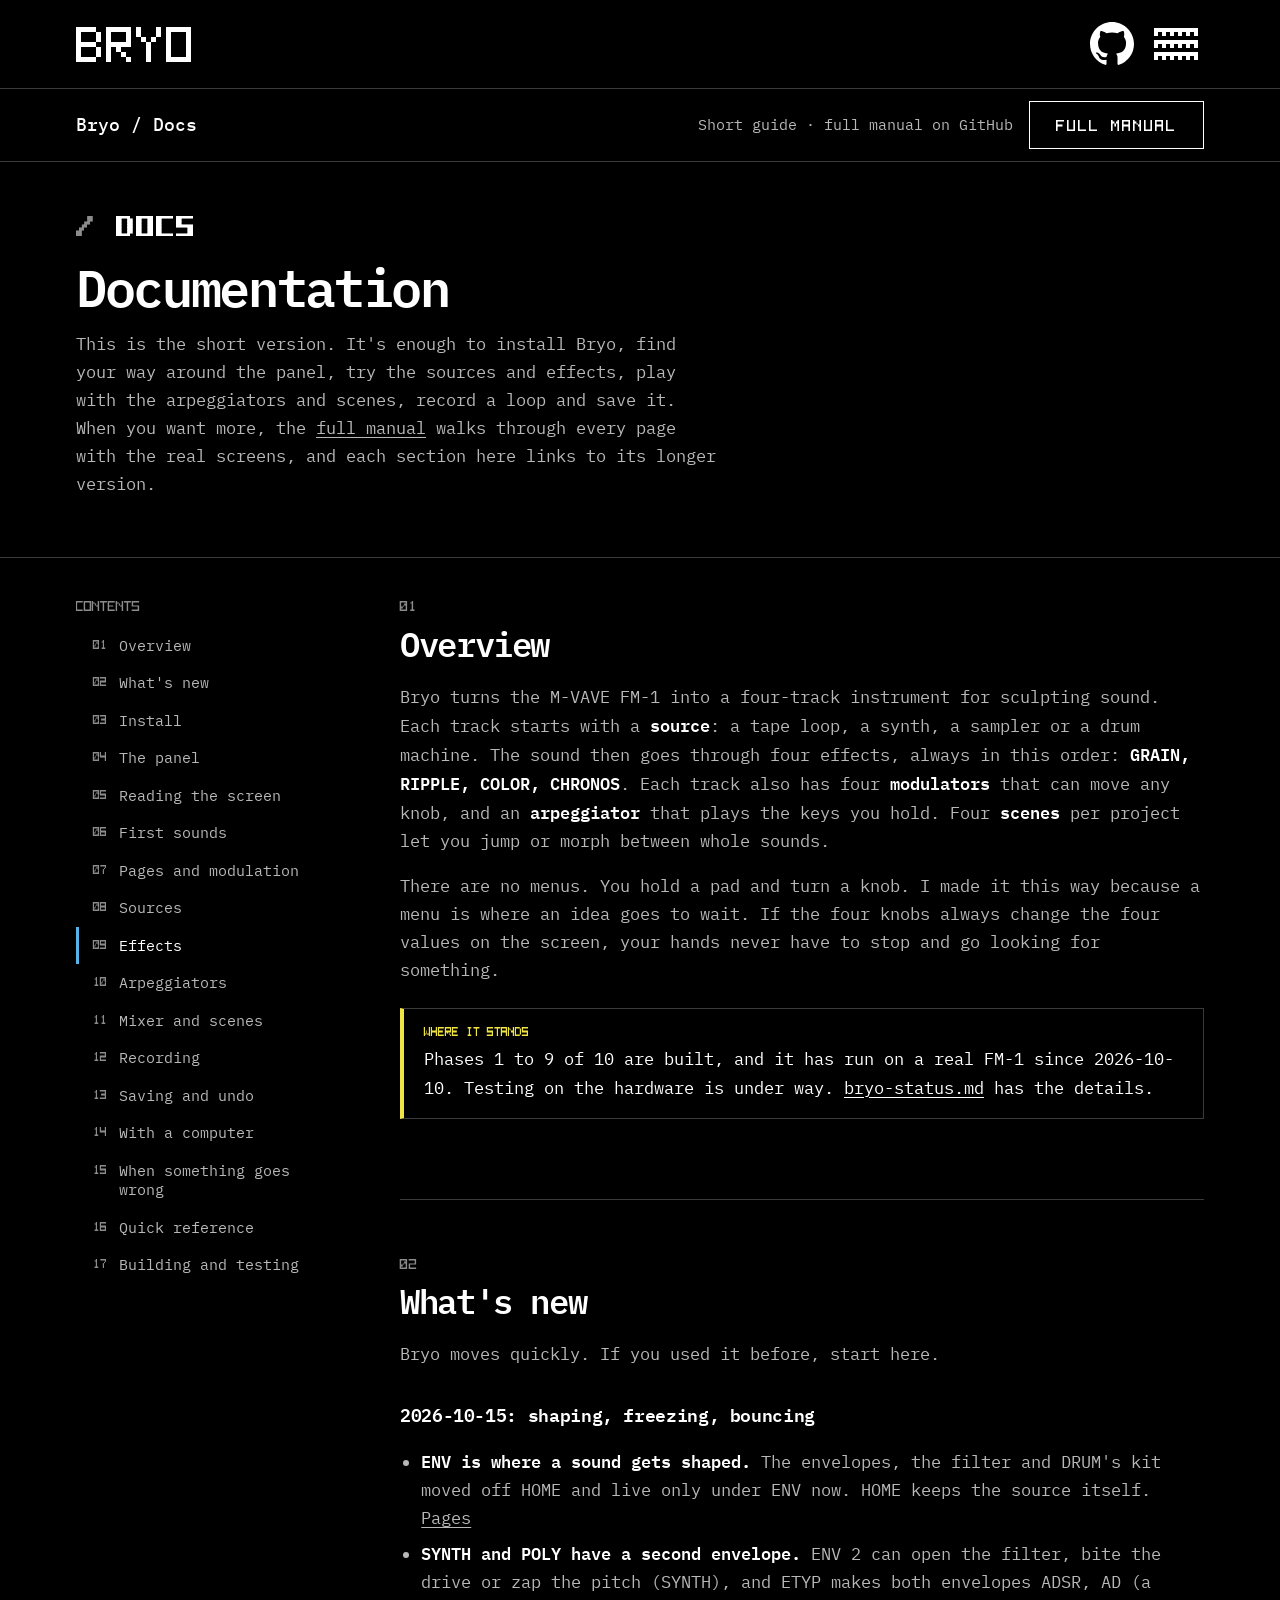
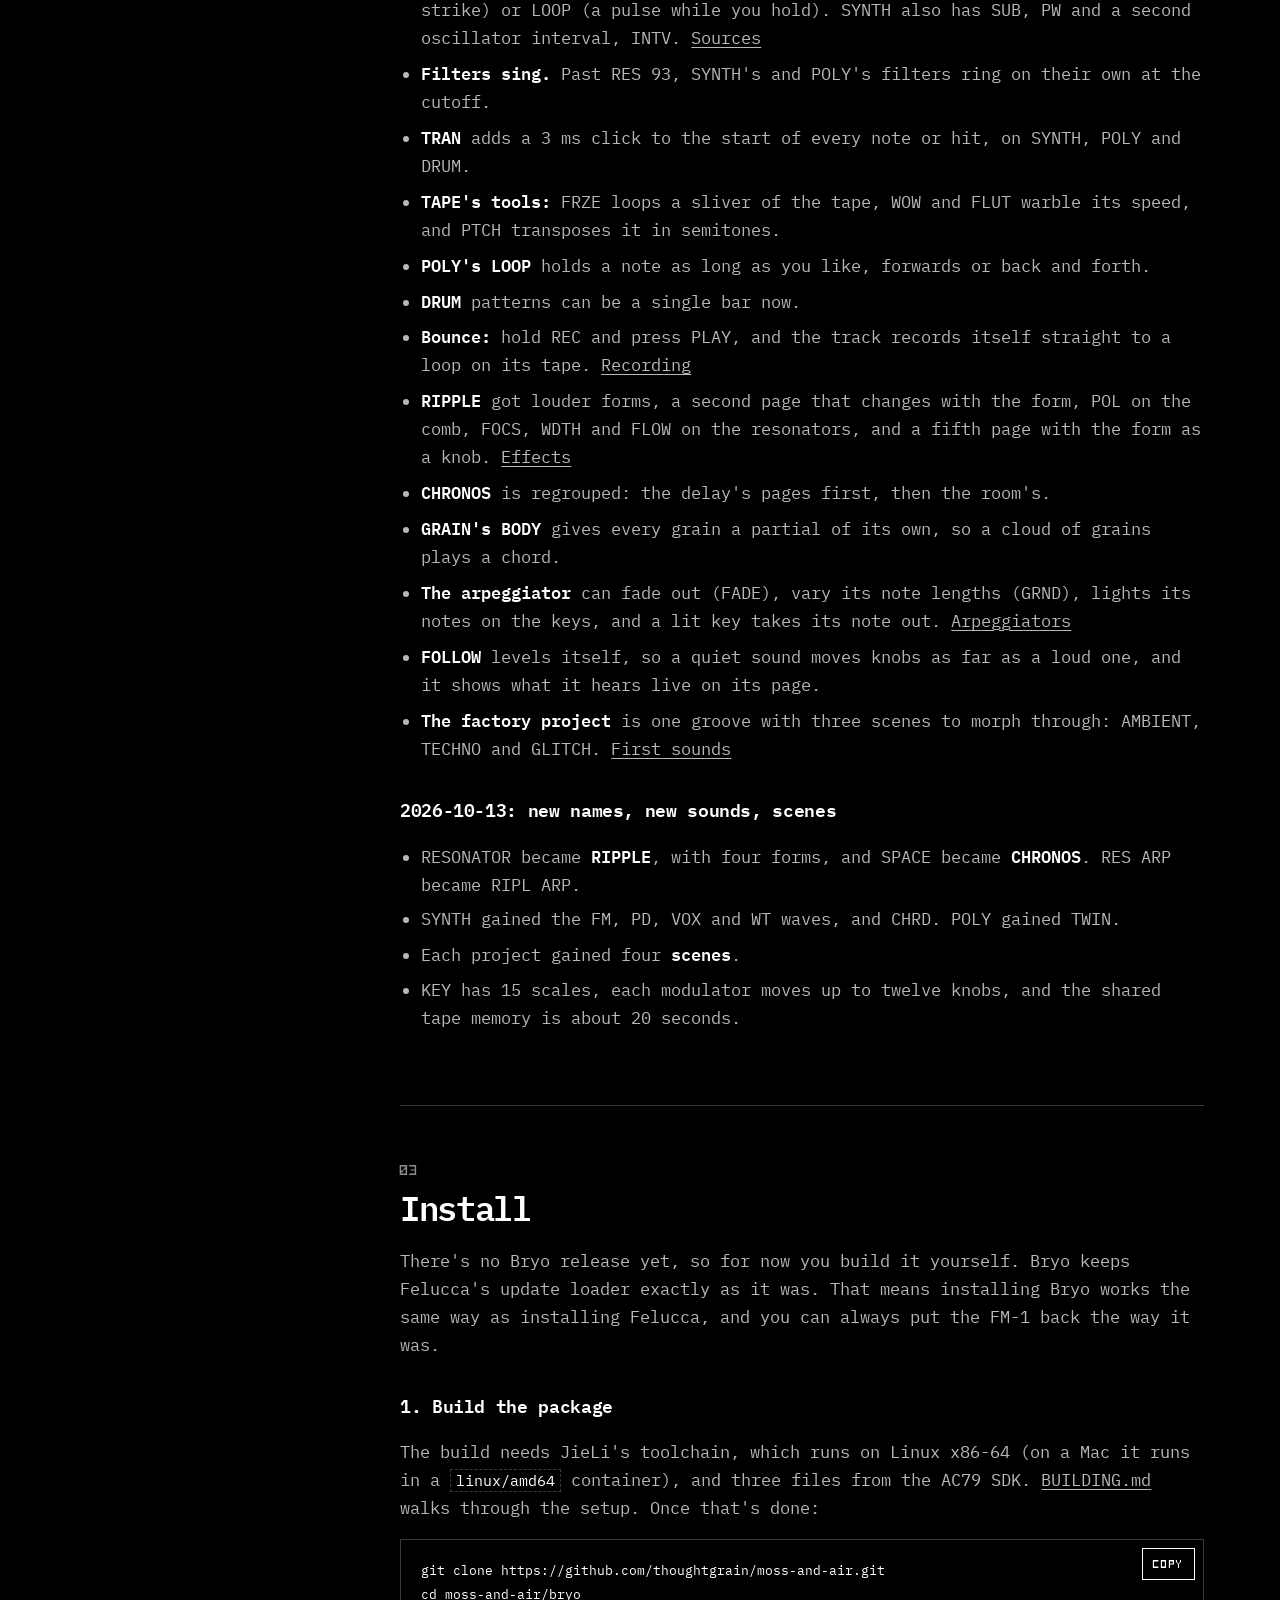
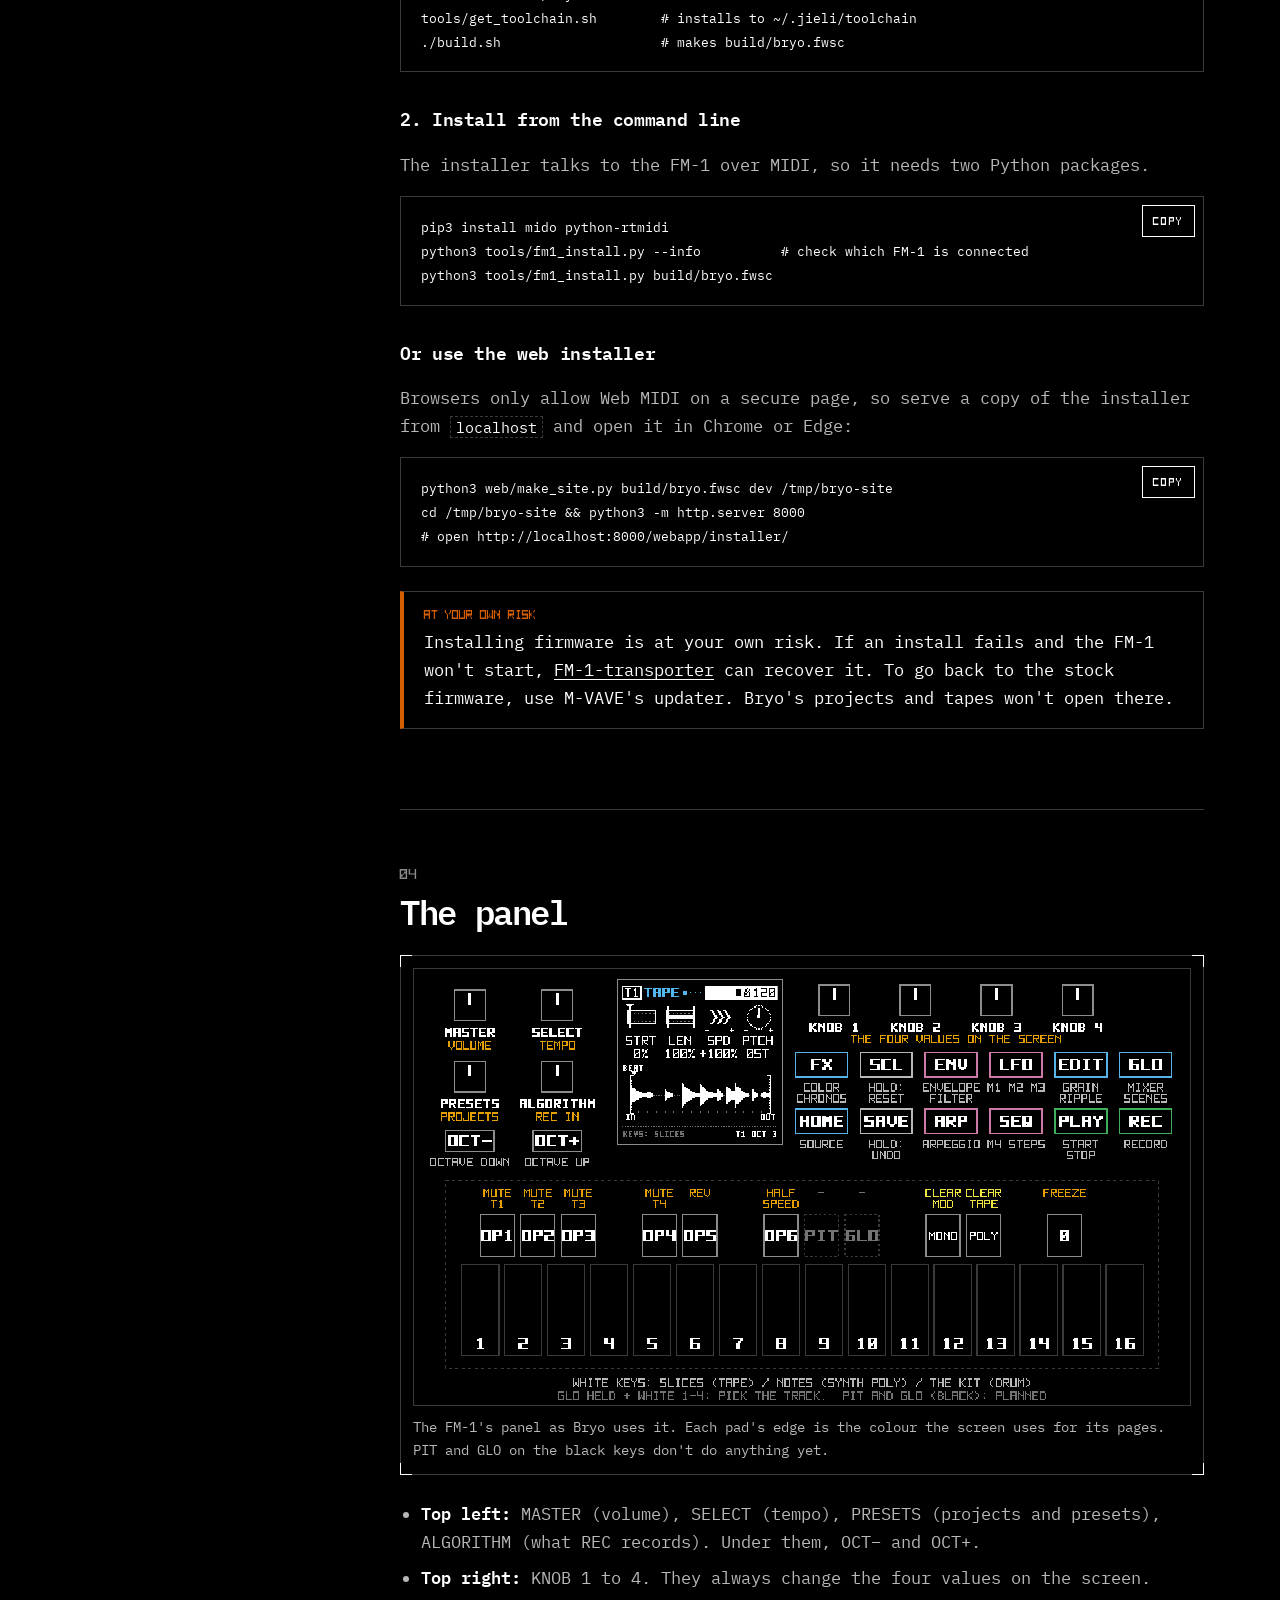
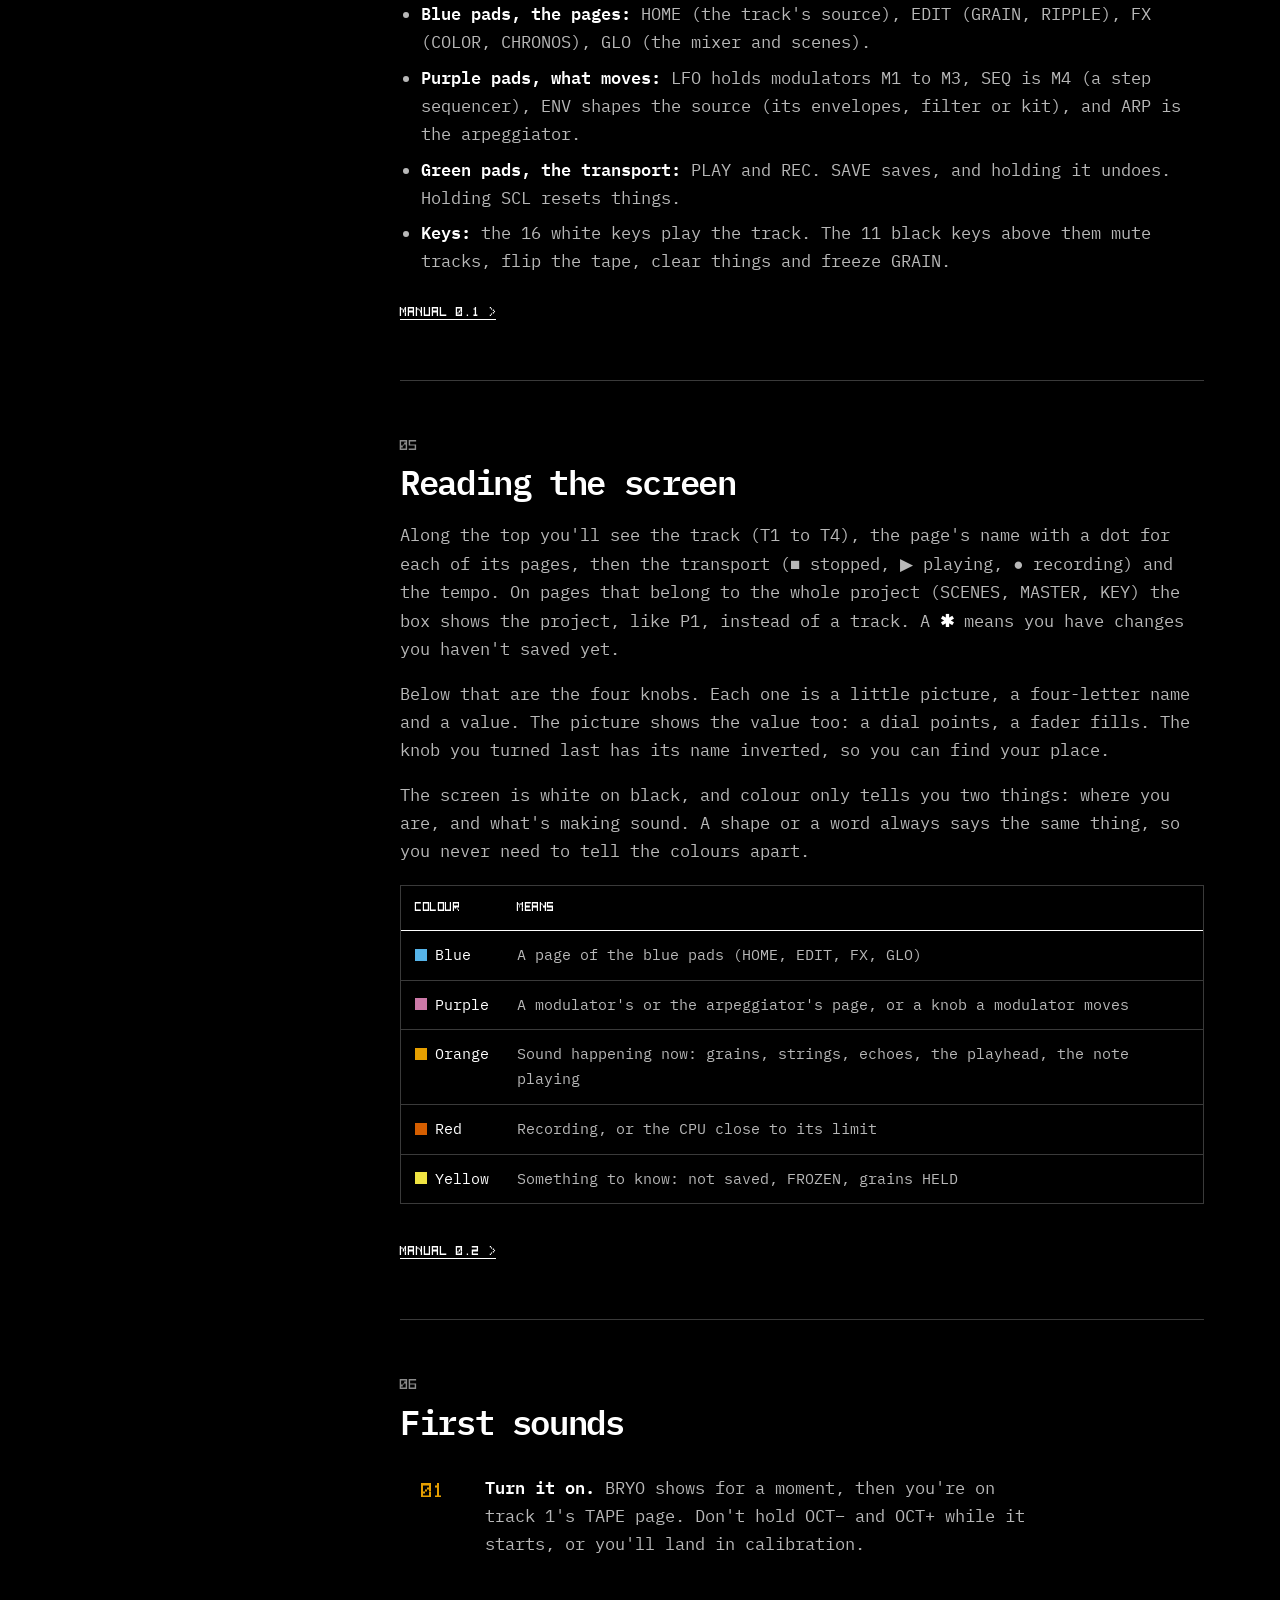
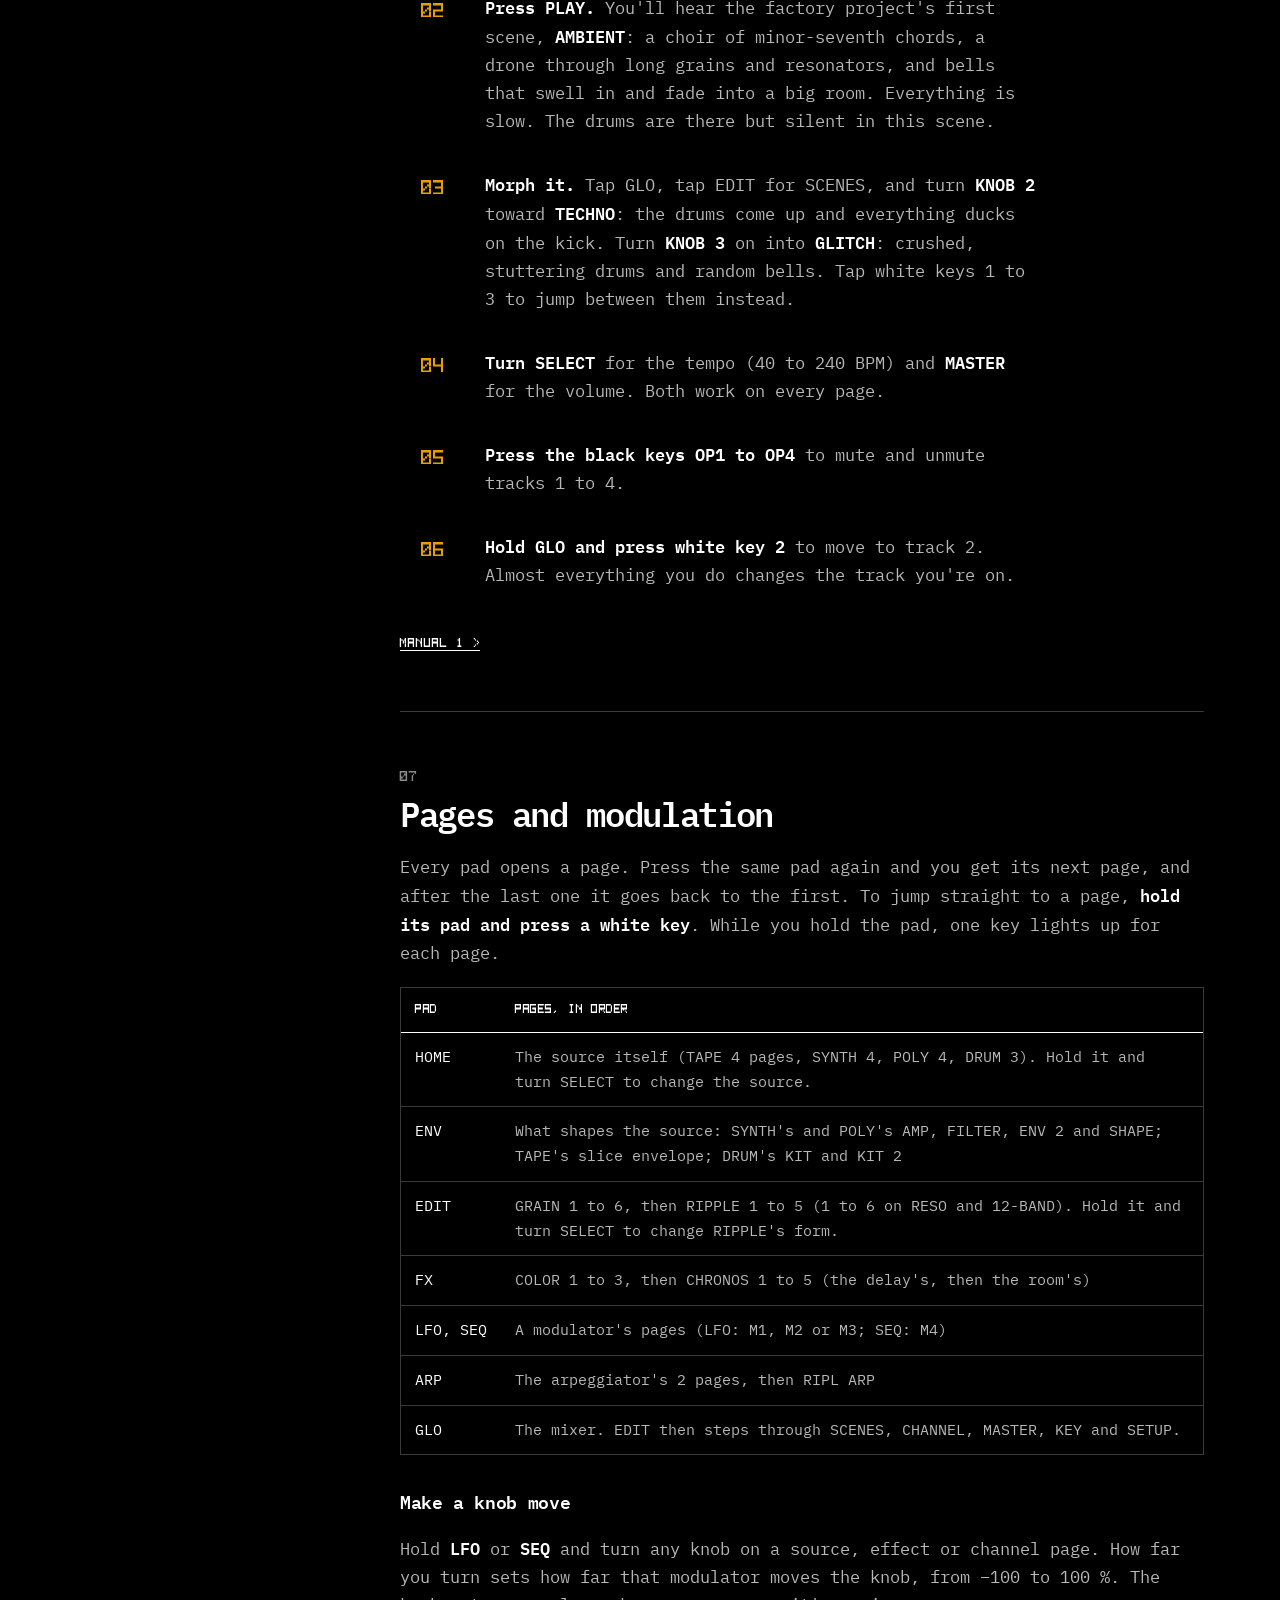
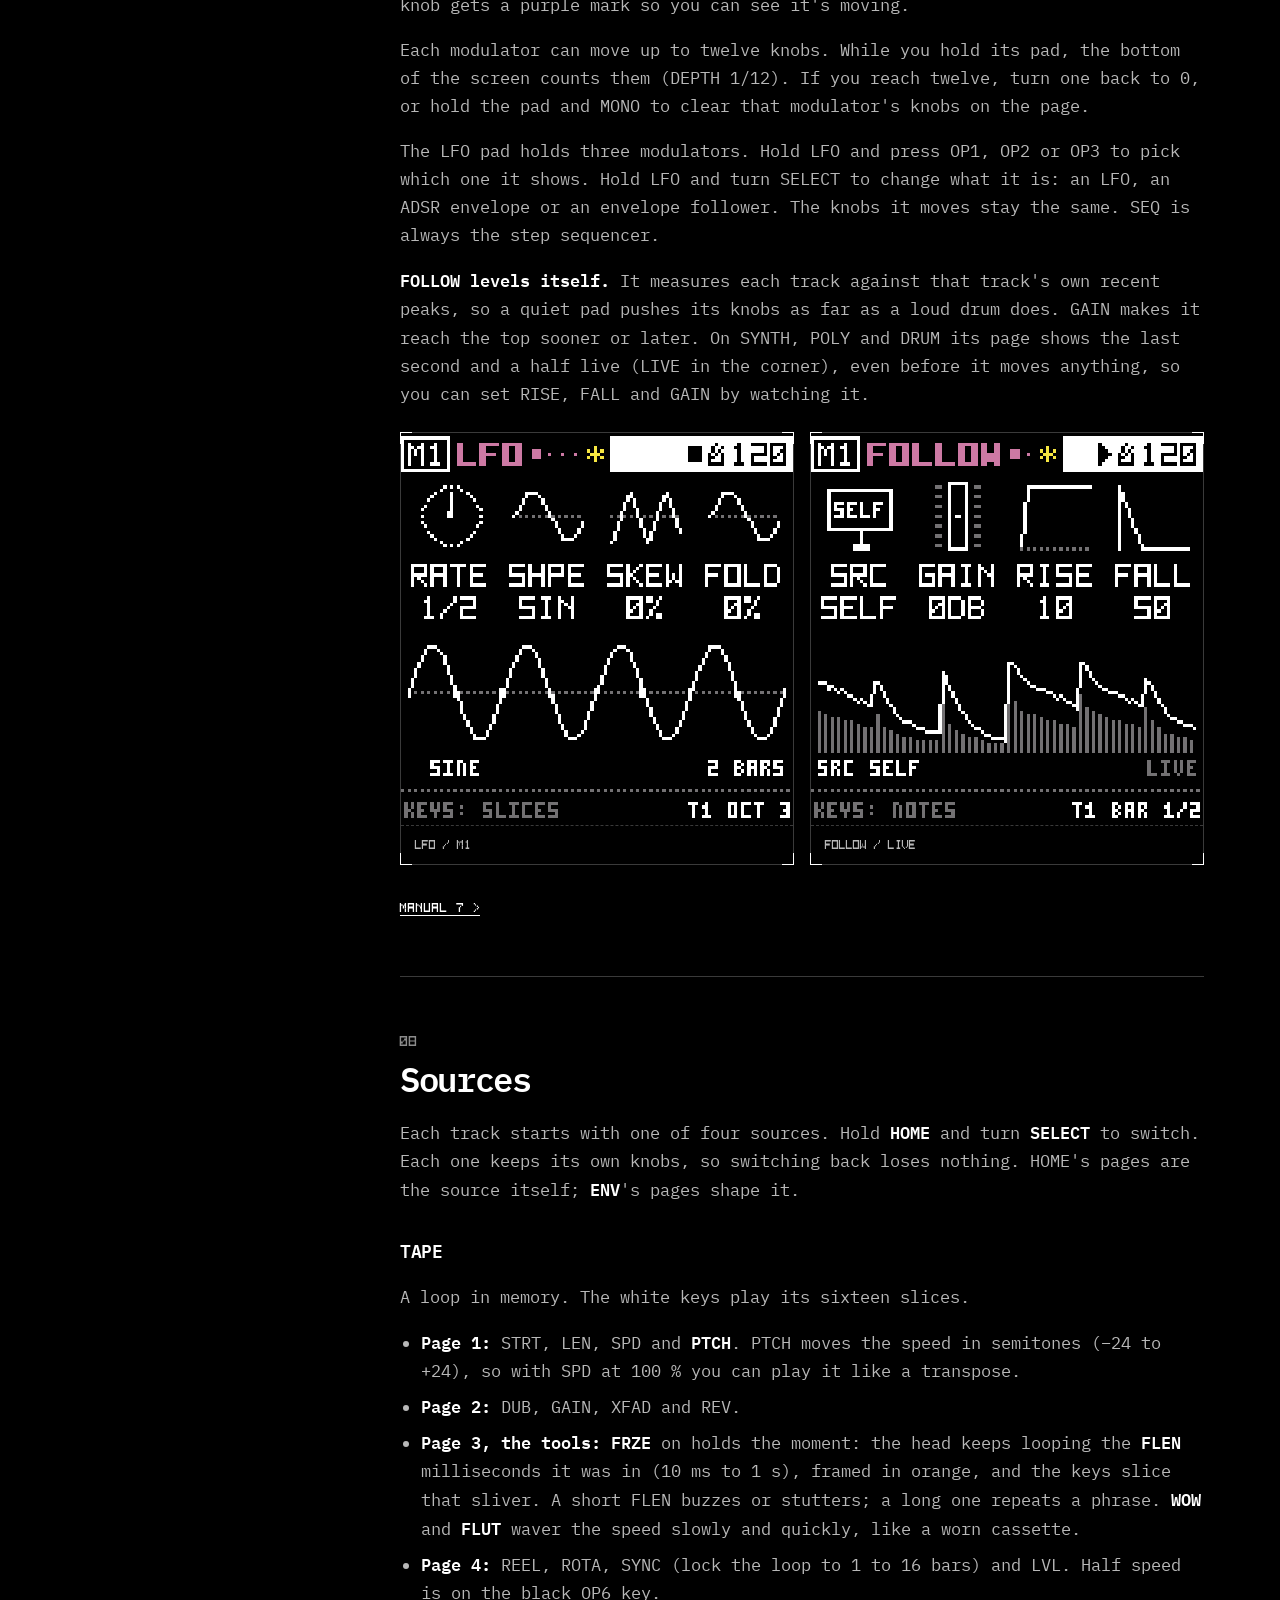
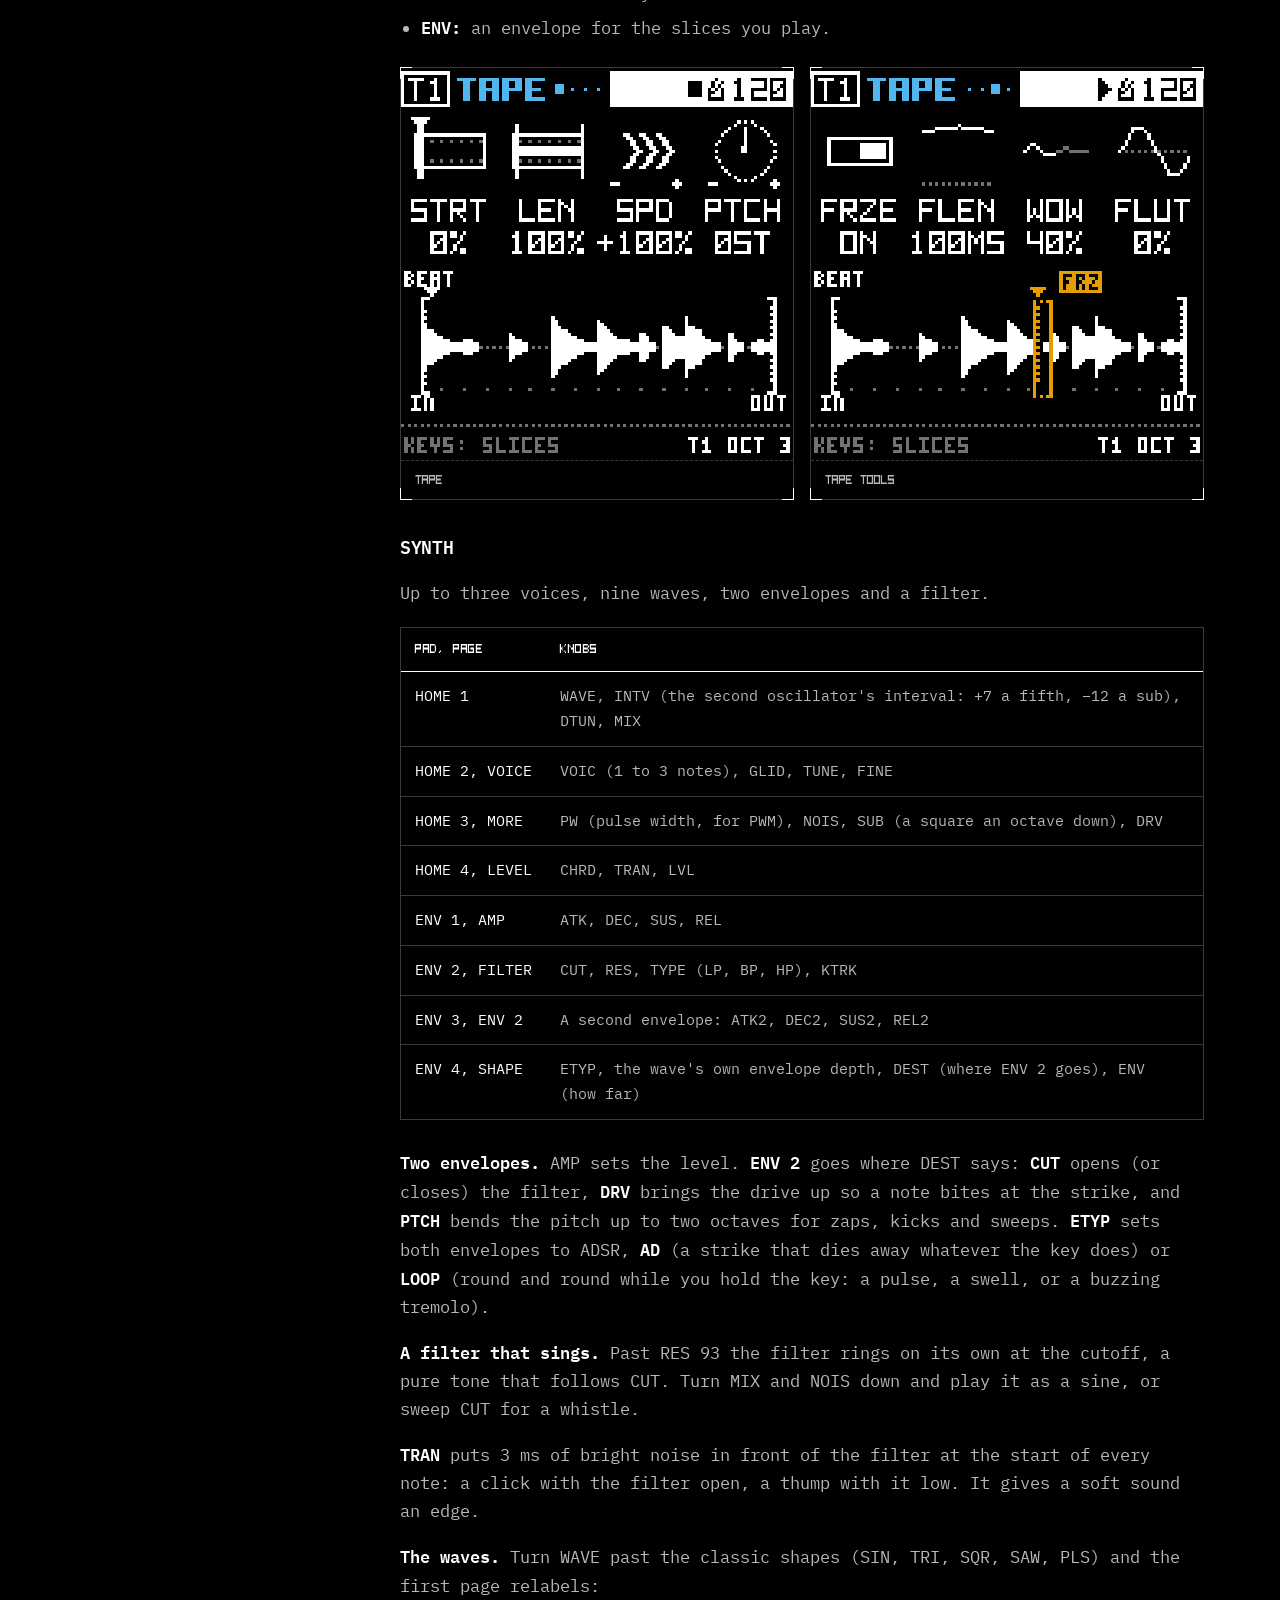
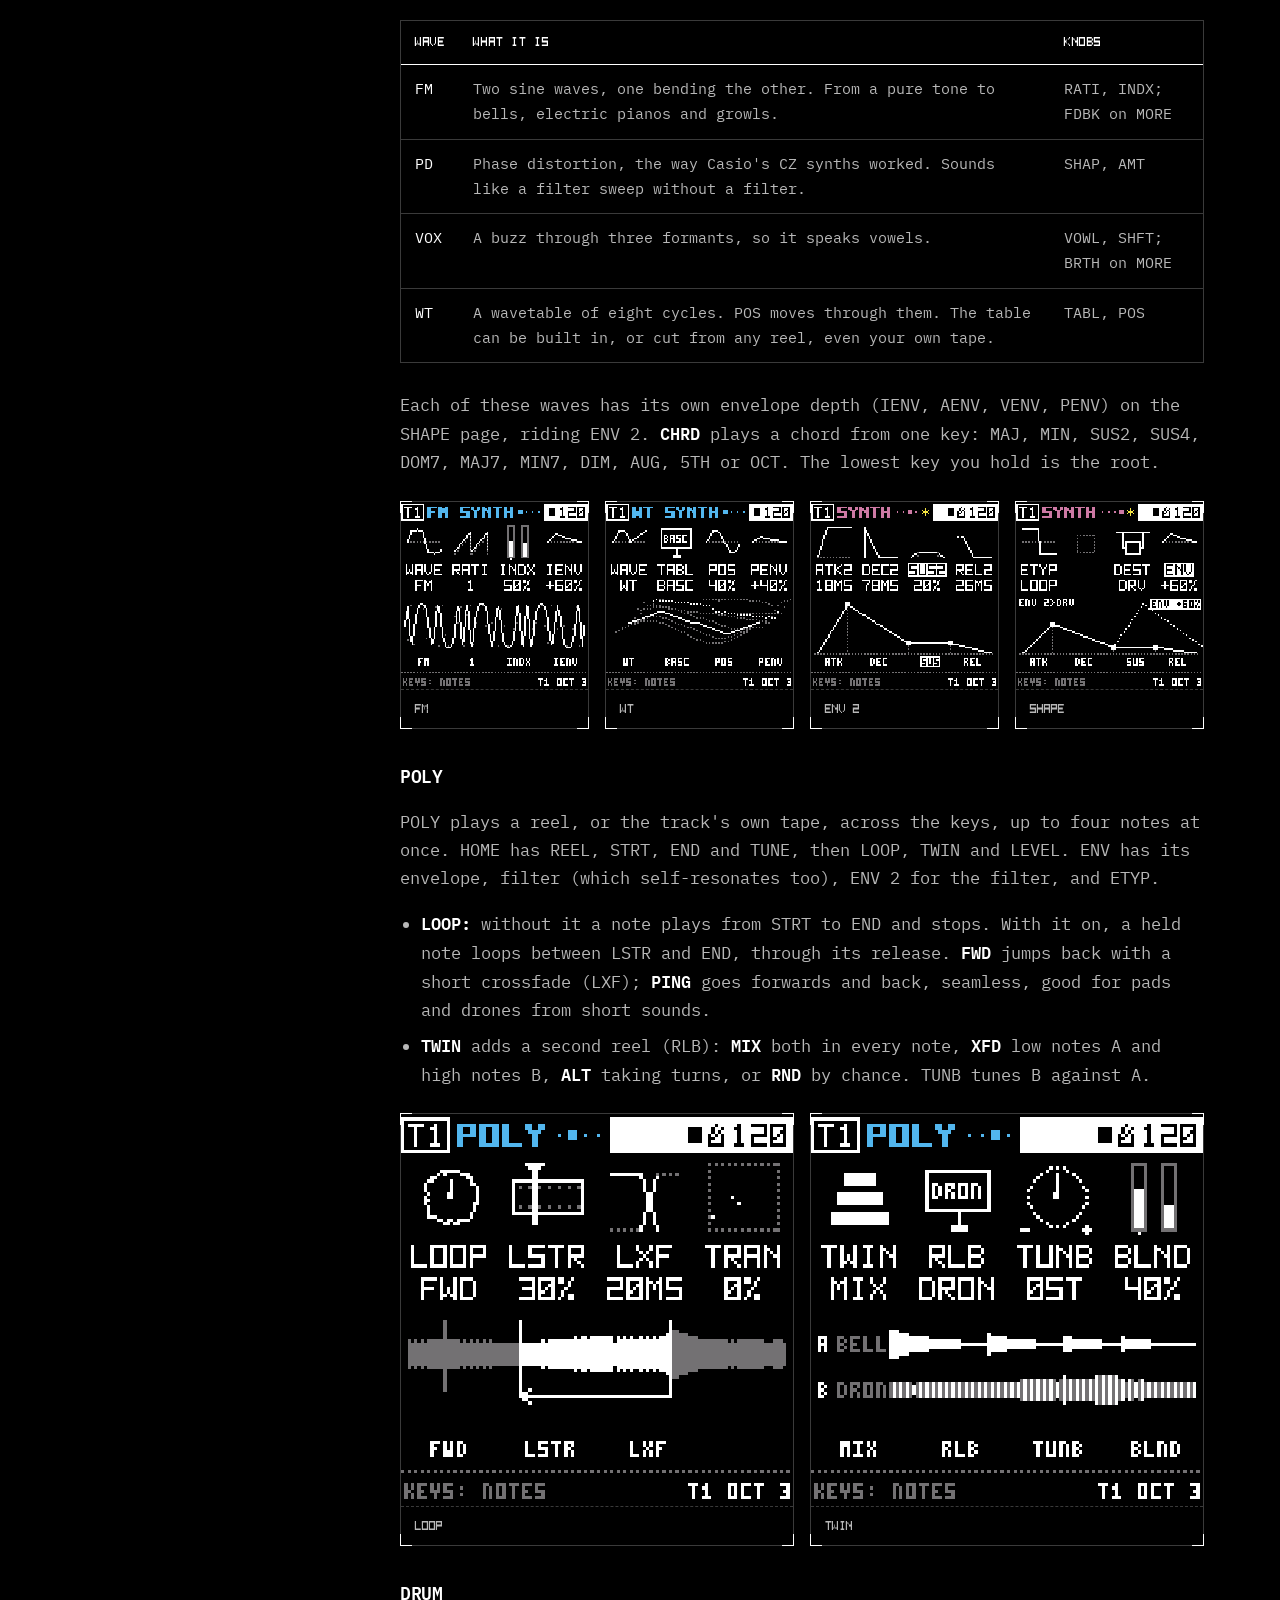
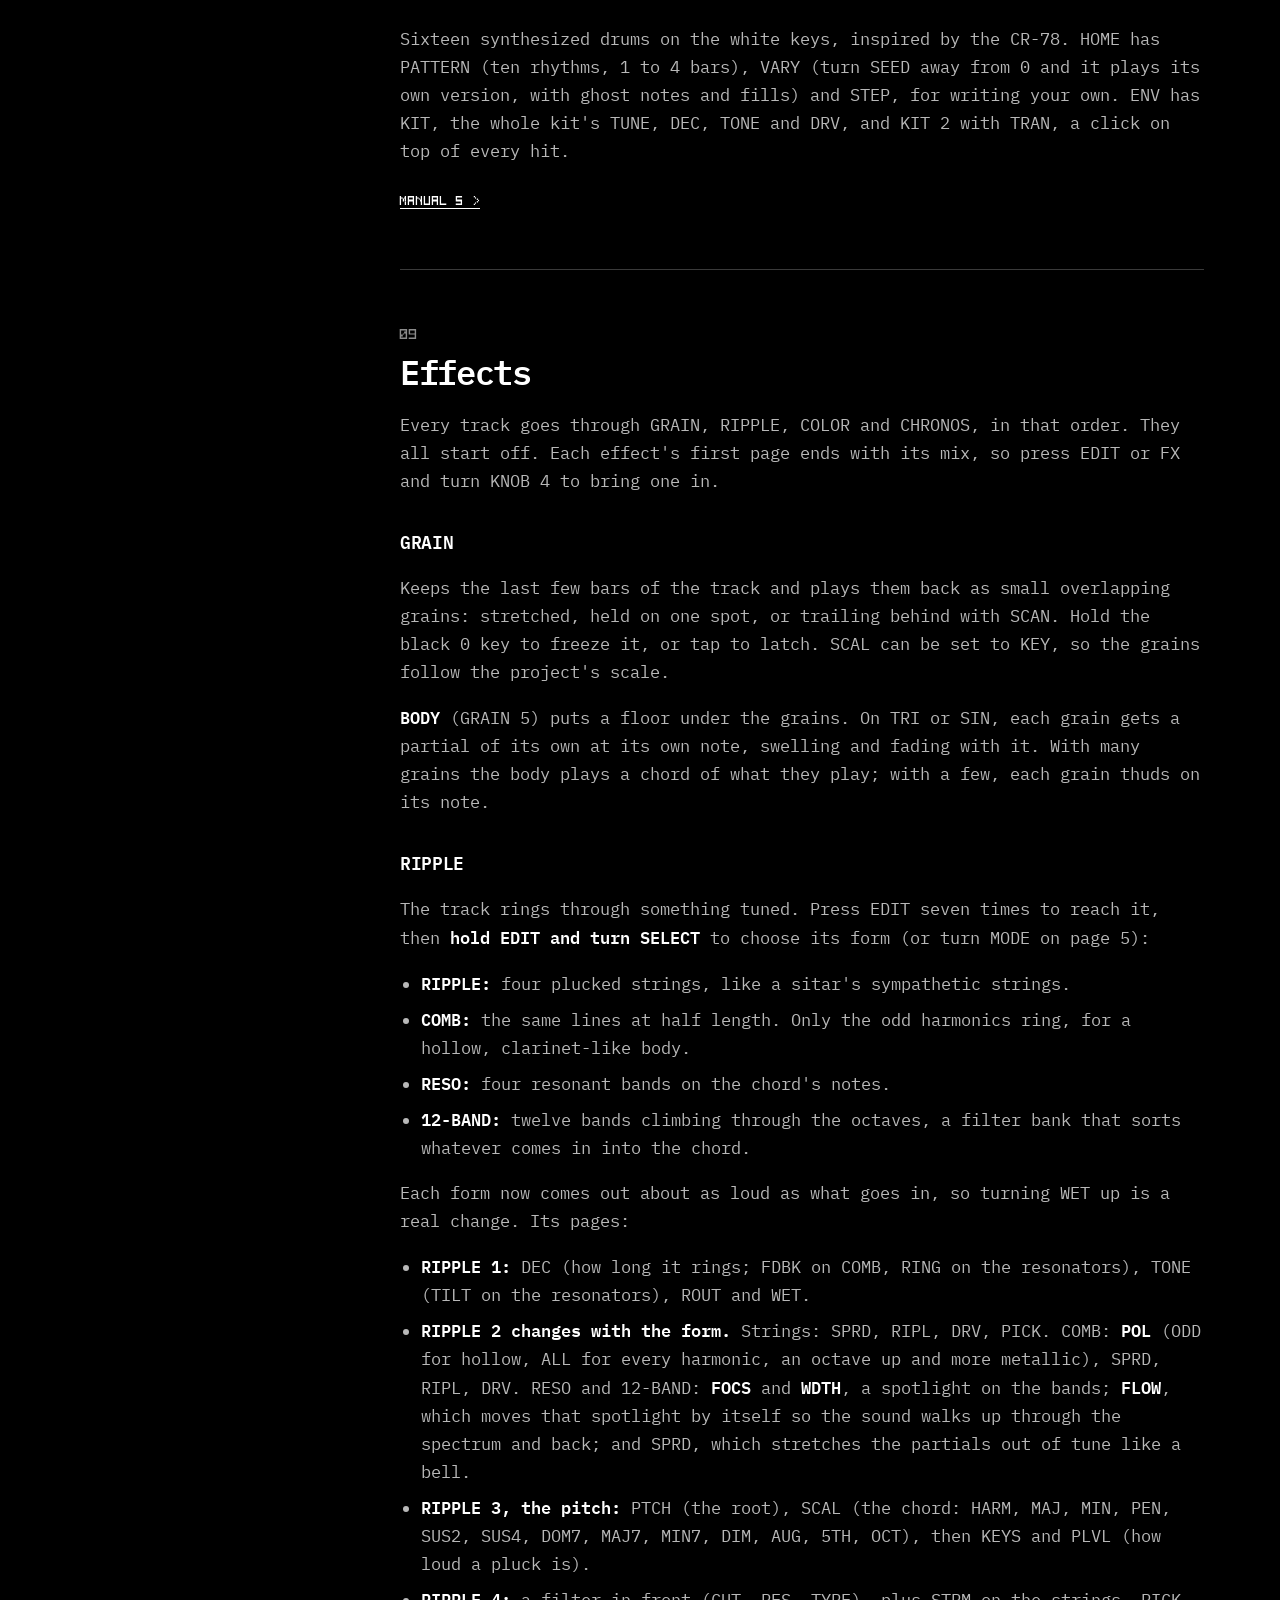
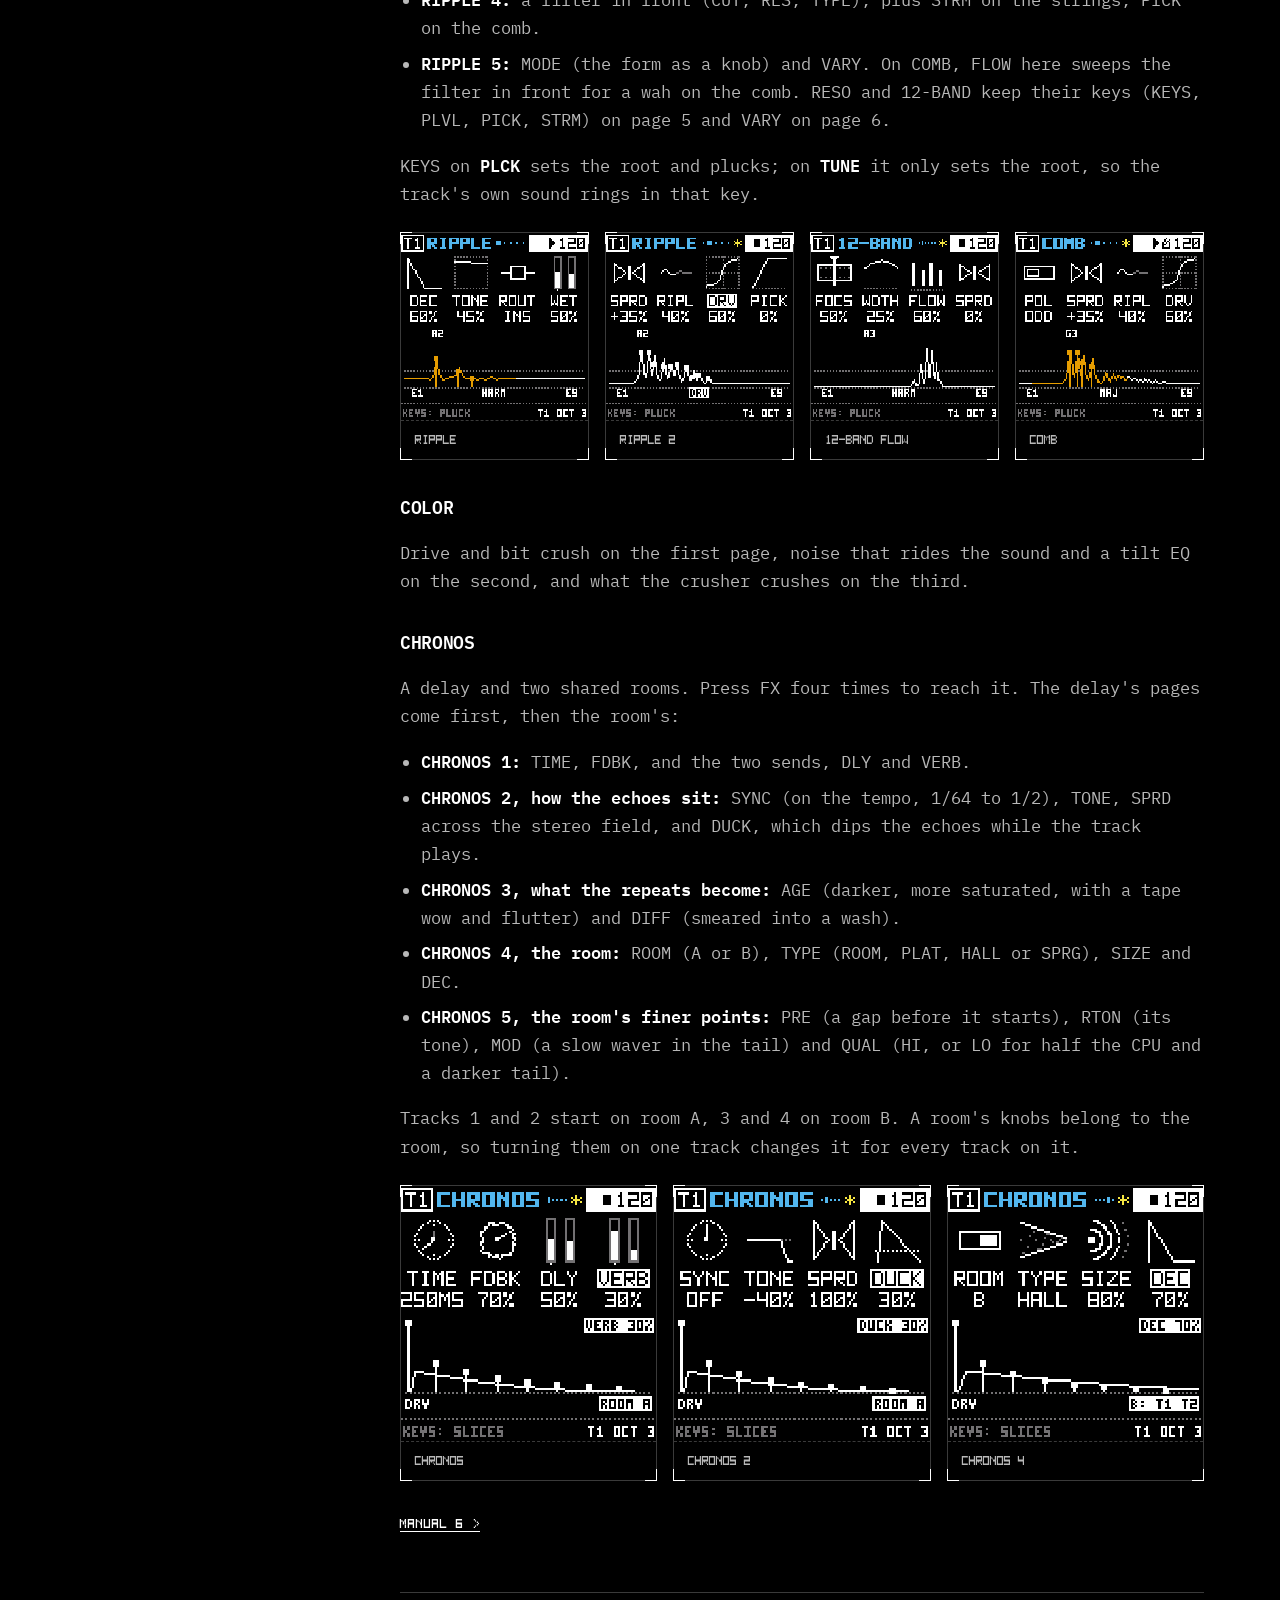
==== docs.html @ b2b8ba41 "Deploy site from 2ba453325b20911085b51f0dadce6ab63e520017" ====
<!doctype html>
<!-- SPDX-License-Identifier: GPL-3.0-only -->
<html lang="en">
<head>
  <meta charset="utf-8">
  <meta name="viewport" content="width=device-width, initial-scale=1">
  <title>Bryo documentation</title>
  <meta name="description" content="What's new, and how to install, play, shape, arpeggiate, morph scenes, record, bounce, save and build Bryo, the four-track sound-sculpting firmware for the M-VAVE FM-1.">
  <meta name="theme-color" content="#121212">
  <link rel="icon" href="img/favicon.svg" type="image/svg+xml">
  <link rel="preconnect" href="https://fonts.googleapis.com">
  <link rel="preconnect" href="https://fonts.gstatic.com" crossorigin>
  <link rel="stylesheet" href="https://fonts.googleapis.com/css2?family=IBM+Plex+Mono:ital,wght@0,400;0,500;0,600;0,700;1,400&display=swap">
  <link rel="preload" href="fonts/bryo-px5.woff" as="font" type="font/woff" crossorigin>
  <link rel="stylesheet" href="css/style.css">
  <script src="js/main.js" defer></script>
</head>
<body>
  <a class="skip-link" href="#main">Skip to content</a>

  <header class="site-header">
    <div class="wrap site-header__inner">
      <a class="logo" href="./">
        <img class="logo__mark pixelated" src="img/wordmark.svg" width="115" height="35" alt="Bryo, home">
      </a>
      <div class="header-actions">
        <a class="icon-btn" href="https://github.com/thoughtgrain/moss-and-air" aria-label="Bryo on GitHub">
          <svg aria-hidden="true"><use href="img/icons.svg#github"/></svg>
        </a>
        <button class="icon-btn" type="button" data-menu-open aria-haspopup="dialog" aria-controls="menu" aria-expanded="false" aria-label="Open menu">
          <svg aria-hidden="true"><use href="img/icons.svg#menu"/></svg>
        </button>
      </div>
    </div>
  </header>

  <dialog class="menu" id="menu" aria-label="Site menu">
    <div class="wrap">
      <div class="menu__top">
        <a class="logo" href="./">
          <img class="logo__mark pixelated" src="img/wordmark.svg" width="115" height="35" alt="Bryo, home">
        </a>
        <button class="icon-btn" type="button" data-menu-close aria-label="Close menu">
          <svg aria-hidden="true"><use href="img/icons.svg#close"/></svg>
        </button>
      </div>
      <nav aria-label="Main">
        <ul class="menu__list">
          <li><a href="./#instrument"><span>01</span>Instrument</a></li>
          <li><a href="./#tour"><span>02</span>Watch your hands</a></li>
          <li><a href="./#chain"><span>03</span>The chain</a></li>
          <li><a href="./#sources"><span>04</span>Sources</a></li>
          <li><a href="./#arps"><span>05</span>Arpeggiators</a></li>
          <li><a href="./#scenes"><span>06</span>Scenes</a></li>
          <li><a href="./#specs"><span>07</span>Specs</a></li>
          <li><a href="./#get"><span>08</span>Get it</a></li>
          <li><a href="./#thanks"><span>09</span>Thanks, Felucca</a></li>
          <li><a href="docs.html" aria-current="page"><span>//</span>Documentation</a></li>
          <li><a href="https://github.com/thoughtgrain/moss-and-air"><span>&gt;&gt;</span>GitHub</a></li>
        </ul>
      </nav>
    </div>
  </dialog>

  <div class="product-bar">
    <div class="wrap product-bar__inner">
      <p class="product-bar__name">Bryo <span aria-hidden="true">/</span> Docs</p>
      <p class="product-bar__meta">Short guide · full manual on GitHub</p>
      <a class="btn" href="https://github.com/thoughtgrain/moss-and-air/blob/HEAD/bryo/docs/manual/README.md">Full manual</a>
    </div>
  </div>

  <main id="main">
    <div class="docs-hero">
      <div class="wrap">
        <span class="section__num px"><span class="slash" aria-hidden="true">/</span> Docs</span>
        <h1 class="section__title">Documentation</h1>
        <div class="prose">
          <p>This is the short version. It's enough to install Bryo, find your way around the panel, try the sources and effects, play with the arpeggiators and scenes, record a loop and save it. When you want more, the <a href="https://github.com/thoughtgrain/moss-and-air/blob/HEAD/bryo/docs/manual/README.md">full manual</a> walks through every page with the real screens, and each section here links to its longer version.</p>
        </div>
      </div>
    </div>

    <div class="wrap docs">
      <details class="toc" open>
        <summary class="px">Contents</summary>
        <nav aria-label="On this page">
          <ol>
            <li><a href="#overview">Overview</a></li>
            <li><a href="#new">What's new</a></li>
            <li><a href="#install">Install</a></li>
            <li><a href="#panel">The panel</a></li>
            <li><a href="#screen">Reading the screen</a></li>
            <li><a href="#first">First sounds</a></li>
            <li><a href="#pages">Pages and modulation</a></li>
            <li><a href="#sources">Sources</a></li>
            <li><a href="#effects">Effects</a></li>
            <li><a href="#arps">Arpeggiators</a></li>
            <li><a href="#mixer">Mixer and scenes</a></li>
            <li><a href="#record">Recording</a></li>
            <li><a href="#save">Saving and undo</a></li>
            <li><a href="#usb">With a computer</a></li>
            <li><a href="#trouble">When something goes wrong</a></li>
            <li><a href="#reference">Quick reference</a></li>
            <li><a href="#build">Building and testing</a></li>
            <li><a href="#credits">Credits and licence</a></li>
          </ol>
        </nav>
      </details>

      <article class="doc">
        <section id="overview" aria-labelledby="h-overview">
          <h2 id="h-overview"><span class="px">01</span>Overview</h2>
          <p>Bryo turns the M-VAVE FM-1 into a four-track instrument for sculpting sound. Each track starts with a <strong>source</strong>: a tape loop, a synth, a sampler or a drum machine. The sound then goes through four effects, always in this order: <strong>GRAIN, RIPPLE, COLOR, CHRONOS</strong>. Each track also has four <strong>modulators</strong> that can move any knob, and an <strong>arpeggiator</strong> that plays the keys you hold. Four <strong>scenes</strong> per project let you jump or morph between whole sounds.</p>
          <p>There are no menus. You hold a pad and turn a knob. I made it this way because a menu is where an idea goes to wait. If the four knobs always change the four values on the screen, your hands never have to stop and go looking for something.</p>
          <div class="callout">
            <span class="px">Where it stands</span>
            <p>Phases 1 to 9 of 10 are built, and it has run on a real FM-1 since 2026-10-10. Testing on the hardware is under way. <a href="https://github.com/thoughtgrain/moss-and-air/blob/HEAD/bryo/docs/bryo-status.md">bryo-status.md</a> has the details.</p>
          </div>
        </section>

        <section id="new" aria-labelledby="h-new">
          <h2 id="h-new"><span class="px">02</span>What's new</h2>
          <p>Bryo moves quickly. If you used it before, start here.</p>

          <h3>2026-10-15: shaping, freezing, bouncing</h3>
          <ul>
            <li><strong>ENV is where a sound gets shaped.</strong> The envelopes, the filter and DRUM's kit moved off HOME and live only under ENV now. HOME keeps the source itself. <a href="#pages">Pages</a></li>
            <li><strong>SYNTH and POLY have a second envelope.</strong> ENV 2 can open the filter, bite the drive or zap the pitch (SYNTH), and ETYP makes both envelopes ADSR, AD (a strike) or LOOP (a pulse while you hold). SYNTH also has SUB, PW and a second oscillator interval, INTV. <a href="#sources">Sources</a></li>
            <li><strong>Filters sing.</strong> Past RES 93, SYNTH's and POLY's filters ring on their own at the cutoff.</li>
            <li><strong>TRAN</strong> adds a 3 ms click to the start of every note or hit, on SYNTH, POLY and DRUM.</li>
            <li><strong>TAPE's tools:</strong> FRZE loops a sliver of the tape, WOW and FLUT warble its speed, and PTCH transposes it in semitones.</li>
            <li><strong>POLY's LOOP</strong> holds a note as long as you like, forwards or back and forth.</li>
            <li><strong>DRUM</strong> patterns can be a single bar now.</li>
            <li><strong>Bounce:</strong> hold REC and press PLAY, and the track records itself straight to a loop on its tape. <a href="#record">Recording</a></li>
            <li><strong>RIPPLE</strong> got louder forms, a second page that changes with the form, POL on the comb, FOCS, WDTH and FLOW on the resonators, and a fifth page with the form as a knob. <a href="#effects">Effects</a></li>
            <li><strong>CHRONOS</strong> is regrouped: the delay's pages first, then the room's.</li>
            <li><strong>GRAIN's BODY</strong> gives every grain a partial of its own, so a cloud of grains plays a chord.</li>
            <li><strong>The arpeggiator</strong> can fade out (FADE), vary its note lengths (GRND), lights its notes on the keys, and a lit key takes its note out. <a href="#arps">Arpeggiators</a></li>
            <li><strong>FOLLOW</strong> levels itself, so a quiet sound moves knobs as far as a loud one, and it shows what it hears live on its page.</li>
            <li><strong>The factory project</strong> is one groove with three scenes to morph through: AMBIENT, TECHNO and GLITCH. <a href="#first">First sounds</a></li>
          </ul>

          <h3>2026-10-13: new names, new sounds, scenes</h3>
          <ul>
            <li>RESONATOR became <strong>RIPPLE</strong>, with four forms, and SPACE became <strong>CHRONOS</strong>. RES ARP became RIPL ARP.</li>
            <li>SYNTH gained the FM, PD, VOX and WT waves, and CHRD. POLY gained TWIN.</li>
            <li>Each project gained four <strong>scenes</strong>.</li>
            <li>KEY has 15 scales, each modulator moves up to twelve knobs, and the shared tape memory is about 20 seconds.</li>
          </ul>
        </section>

        <section id="install" aria-labelledby="h-install">
          <h2 id="h-install"><span class="px">03</span>Install</h2>
          <p>There's no Bryo release yet, so for now you build it yourself. Bryo keeps Felucca's update loader exactly as it was. That means installing Bryo works the same way as installing Felucca, and you can always put the FM-1 back the way it was.</p>

          <h3>1. Build the package</h3>
          <p>The build needs JieLi's toolchain, which runs on Linux x86-64 (on a Mac it runs in a <code>linux/amd64</code> container), and three files from the AC79 SDK. <a href="https://github.com/thoughtgrain/moss-and-air/blob/HEAD/bryo/BUILDING.md">BUILDING.md</a> walks through the setup. Once that's done:</p>
          <div class="code"><pre><code>git clone https://github.com/thoughtgrain/moss-and-air.git
cd moss-and-air/bryo
tools/get_toolchain.sh        # installs to ~/.jieli/toolchain
./build.sh                    # makes build/bryo.fwsc</code></pre></div>

          <h3>2. Install from the command line</h3>
          <p>The installer talks to the FM-1 over MIDI, so it needs two Python packages.</p>
          <div class="code"><pre><code>pip3 install mido python-rtmidi
python3 tools/fm1_install.py --info          # check which FM-1 is connected
python3 tools/fm1_install.py build/bryo.fwsc</code></pre></div>

          <h3>Or use the web installer</h3>
          <p>Browsers only allow Web MIDI on a secure page, so serve a copy of the installer from <code>localhost</code> and open it in Chrome or Edge:</p>
          <div class="code"><pre><code>python3 web/make_site.py build/bryo.fwsc dev /tmp/bryo-site
cd /tmp/bryo-site &amp;&amp; python3 -m http.server 8000
# open http://localhost:8000/webapp/installer/</code></pre></div>

          <div class="callout callout--red">
            <span class="px">At your own risk</span>
            <p>Installing firmware is at your own risk. If an install fails and the FM-1 won't start, <a href="https://github.com/kurogedelic/FM-1-transporter">FM-1-transporter</a> can recover it. To go back to the stock firmware, use M-VAVE's updater. Bryo's projects and tapes won't open there.</p>
          </div>
        </section>

        <section id="panel" aria-labelledby="h-panel">
          <h2 id="h-panel"><span class="px">04</span>The panel</h2>
          <figure class="panel-figure">
            <img src="img/panel.svg" width="960" height="540" alt="The FM-1 panel labelled for Bryo, in the screen's own lettering: MASTER, SELECT, PRESETS and ALGORITHM top left over OCT- and OCT+; the screen showing the TAPE page; KNOB 1 to 4; the pads in two rows, page pads edged blue, modulator pads purple, PLAY and REC green; the black keys' jobs over them; white keys 1 to 16.">
            <figcaption>The FM-1's panel as Bryo uses it. Each pad's edge is the colour the screen uses for its pages. PIT and GLO on the black keys don't do anything yet.</figcaption>
          </figure>
          <ul>
            <li><strong>Top left:</strong> MASTER (volume), SELECT (tempo), PRESETS (projects and presets), ALGORITHM (what REC records). Under them, OCT&minus; and OCT+.</li>
            <li><strong>Top right:</strong> KNOB 1 to 4. They always change the four values on the screen.</li>
            <li><strong>Blue pads, the pages:</strong> HOME (the track's source), EDIT (GRAIN, RIPPLE), FX (COLOR, CHRONOS), GLO (the mixer and scenes).</li>
            <li><strong>Purple pads, what moves:</strong> LFO holds modulators M1 to M3, SEQ is M4 (a step sequencer), ENV shapes the source (its envelopes, filter or kit), and ARP is the arpeggiator.</li>
            <li><strong>Green pads, the transport:</strong> PLAY and REC. SAVE saves, and holding it undoes. Holding SCL resets things.</li>
            <li><strong>Keys:</strong> the 16 white keys play the track. The 11 black keys above them mute tracks, flip the tape, clear things and freeze GRAIN.</li>
          </ul>
          <a class="more" href="https://github.com/thoughtgrain/moss-and-air/blob/HEAD/bryo/docs/manual/README.md#01-the-panel">Manual 0.1 &gt;</a>
        </section>

        <section id="screen" aria-labelledby="h-screen">
          <h2 id="h-screen"><span class="px">05</span>Reading the screen</h2>
          <p>Along the top you'll see the track (T1 to T4), the page's name with a dot for each of its pages, then the transport (&#9632; stopped, &#9654; playing, &#9679; recording) and the tempo. On pages that belong to the whole project (SCENES, MASTER, KEY) the box shows the project, like P1, instead of a track. A <strong>&#10033;</strong> means you have changes you haven't saved yet.</p>
          <p>Below that are the four knobs. Each one is a little picture, a four-letter name and a value. The picture shows the value too: a dial points, a fader fills. The knob you turned last has its name inverted, so you can find your place.</p>
          <p>The screen is white on black, and colour only tells you two things: where you are, and what's making sound. A shape or a word always says the same thing, so you never need to tell the colours apart.</p>
          <div class="table-wrap" tabindex="0" role="region" aria-label="What the screen's colours mean">
            <table>
              <thead><tr><th scope="col">Colour</th><th scope="col">Means</th></tr></thead>
              <tbody>
                <tr><td><span class="swatch" style="background:var(--blue)" aria-hidden="true"></span>Blue</td><td>A page of the blue pads (HOME, EDIT, FX, GLO)</td></tr>
                <tr><td><span class="swatch" style="background:var(--purple)" aria-hidden="true"></span>Purple</td><td>A modulator's or the arpeggiator's page, or a knob a modulator moves</td></tr>
                <tr><td><span class="swatch" style="background:var(--orange)" aria-hidden="true"></span>Orange</td><td>Sound happening now: grains, strings, echoes, the playhead, the note playing</td></tr>
                <tr><td><span class="swatch" style="background:var(--red)" aria-hidden="true"></span>Red</td><td>Recording, or the CPU close to its limit</td></tr>
                <tr><td><span class="swatch" style="background:var(--yellow)" aria-hidden="true"></span>Yellow</td><td>Something to know: not saved, FROZEN, grains HELD</td></tr>
              </tbody>
            </table>
          </div>
          <a class="more" href="https://github.com/thoughtgrain/moss-and-air/blob/HEAD/bryo/docs/manual/README.md#02-reading-the-screen">Manual 0.2 &gt;</a>
        </section>

        <section id="first" aria-labelledby="h-first">
          <h2 id="h-first"><span class="px">06</span>First sounds</h2>
          <ol class="steps">
            <li><strong>Turn it on.</strong> BRYO shows for a moment, then you're on track 1's TAPE page. Don't hold OCT&minus; and OCT+ while it starts, or you'll land in calibration.</li>
            <li><strong>Press PLAY.</strong> You'll hear the factory project's first scene, <strong>AMBIENT</strong>: a choir of minor-seventh chords, a drone through long grains and resonators, and bells that swell in and fade into a big room. Everything is slow. The drums are there but silent in this scene.</li>
            <li><strong>Morph it.</strong> Tap GLO, tap EDIT for SCENES, and turn <strong>KNOB 2</strong> toward <strong>TECHNO</strong>: the drums come up and everything ducks on the kick. Turn <strong>KNOB 3</strong> on into <strong>GLITCH</strong>: crushed, stuttering drums and random bells. Tap white keys 1 to 3 to jump between them instead.</li>
            <li><strong>Turn SELECT</strong> for the tempo (40 to 240 BPM) and <strong>MASTER</strong> for the volume. Both work on every page.</li>
            <li><strong>Press the black keys OP1 to OP4</strong> to mute and unmute tracks 1 to 4.</li>
            <li><strong>Hold GLO and press white key 2</strong> to move to track 2. Almost everything you do changes the track you're on.</li>
          </ol>
          <a class="more" href="https://github.com/thoughtgrain/moss-and-air/blob/HEAD/bryo/docs/manual/README.md#1-first-sounds">Manual 1 &gt;</a>
        </section>

        <section id="pages" aria-labelledby="h-pages">
          <h2 id="h-pages"><span class="px">07</span>Pages and modulation</h2>
          <p>Every pad opens a page. Press the same pad again and you get its next page, and after the last one it goes back to the first. To jump straight to a page, <strong>hold its pad and press a white key</strong>. While you hold the pad, one key lights up for each page.</p>
          <div class="table-wrap" tabindex="0" role="region" aria-label="Pads and their pages">
            <table>
              <thead><tr><th scope="col">Pad</th><th scope="col">Pages, in order</th></tr></thead>
              <tbody>
                <tr><td>HOME</td><td>The source itself (TAPE 4 pages, SYNTH 4, POLY 4, DRUM 3). Hold it and turn SELECT to change the source.</td></tr>
                <tr><td>ENV</td><td>What shapes the source: SYNTH's and POLY's AMP, FILTER, ENV 2 and SHAPE; TAPE's slice envelope; DRUM's KIT and KIT 2</td></tr>
                <tr><td>EDIT</td><td>GRAIN 1 to 6, then RIPPLE 1 to 5 (1 to 6 on RESO and 12-BAND). Hold it and turn SELECT to change RIPPLE's form.</td></tr>
                <tr><td>FX</td><td>COLOR 1 to 3, then CHRONOS 1 to 5 (the delay's, then the room's)</td></tr>
                <tr><td>LFO, SEQ</td><td>A modulator's pages (LFO: M1, M2 or M3; SEQ: M4)</td></tr>
                <tr><td>ARP</td><td>The arpeggiator's 2 pages, then RIPL ARP</td></tr>
                <tr><td>GLO</td><td>The mixer. EDIT then steps through SCENES, CHANNEL, MASTER, KEY and SETUP.</td></tr>
              </tbody>
            </table>
          </div>
          <h3>Make a knob move</h3>
          <p>Hold <strong>LFO</strong> or <strong>SEQ</strong> and turn any knob on a source, effect or channel page. How far you turn sets how far that modulator moves the knob, from &minus;100 to 100&nbsp;%. The knob gets a purple mark so you can see it's moving.</p>
          <p>Each modulator can move up to twelve knobs. While you hold its pad, the bottom of the screen counts them (DEPTH 1/12). If you reach twelve, turn one back to 0, or hold the pad and MONO to clear that modulator's knobs on the page.</p>
          <p>The LFO pad holds three modulators. Hold LFO and press OP1, OP2 or OP3 to pick which one it shows. Hold LFO and turn SELECT to change what it is: an LFO, an ADSR envelope or an envelope follower. The knobs it moves stay the same. SEQ is always the step sequencer.</p>
          <p><strong>FOLLOW levels itself.</strong> It measures each track against that track's own recent peaks, so a quiet pad pushes its knobs as far as a loud drum does. GAIN makes it reach the top sooner or later. On SYNTH, POLY and DRUM its page shows the last second and a half live (LIVE in the corner), even before it moves anything, so you can set RISE, FALL and GAIN by watching it.</p>
          <div class="figure-row">
            <figure class="screen"><img class="pixelated" src="img/mod1.png" width="480" height="480" alt="An LFO modulator page" loading="lazy"><figcaption class="px">LFO / M1</figcaption></figure>
            <figure class="screen"><img class="pixelated" src="img/follow_live.png" width="480" height="480" alt="FOLLOW live on a DRUM track" loading="lazy"><figcaption class="px">Follow / Live</figcaption></figure>
          </div>
          <a class="more" href="https://github.com/thoughtgrain/moss-and-air/blob/HEAD/bryo/docs/manual/README.md#7-modulation">Manual 7 &gt;</a>
        </section>

        <section id="sources" aria-labelledby="h-sources">
          <h2 id="h-sources"><span class="px">08</span>Sources</h2>
          <p>Each track starts with one of four sources. Hold <strong>HOME</strong> and turn <strong>SELECT</strong> to switch. Each one keeps its own knobs, so switching back loses nothing. HOME's pages are the source itself; <strong>ENV</strong>'s pages shape it.</p>

          <h3>TAPE</h3>
          <p>A loop in memory. The white keys play its sixteen slices.</p>
          <ul>
            <li><strong>Page 1:</strong> STRT, LEN, SPD and <strong>PTCH</strong>. PTCH moves the speed in semitones (&minus;24 to +24), so with SPD at 100&nbsp;% you can play it like a transpose.</li>
            <li><strong>Page 2:</strong> DUB, GAIN, XFAD and REV.</li>
            <li><strong>Page 3, the tools:</strong> <strong>FRZE</strong> on holds the moment: the head keeps looping the <strong>FLEN</strong> milliseconds it was in (10&nbsp;ms to 1&nbsp;s), framed in orange, and the keys slice that sliver. A short FLEN buzzes or stutters; a long one repeats a phrase. <strong>WOW</strong> and <strong>FLUT</strong> waver the speed slowly and quickly, like a worn cassette.</li>
            <li><strong>Page 4:</strong> REEL, ROTA, SYNC (lock the loop to 1 to 16 bars) and LVL. Half speed is on the black OP6 key.</li>
            <li><strong>ENV:</strong> an envelope for the slices you play.</li>
          </ul>
          <div class="figure-row">
            <figure class="screen"><img class="pixelated" src="img/tape.png" width="480" height="480" alt="TAPE: STRT LEN SPD PTCH" loading="lazy"><figcaption class="px">Tape</figcaption></figure>
            <figure class="screen"><img class="pixelated" src="img/tape_frze.png" width="480" height="480" alt="TAPE's tools: FRZE FLEN WOW FLUT, the frozen window in orange" loading="lazy"><figcaption class="px">Tape tools</figcaption></figure>
          </div>

          <h3>SYNTH</h3>
          <p>Up to three voices, nine waves, two envelopes and a filter.</p>
          <div class="table-wrap" tabindex="0" role="region" aria-label="SYNTH's pages">
            <table>
              <thead><tr><th scope="col">Pad, page</th><th scope="col">Knobs</th></tr></thead>
              <tbody>
                <tr><td>HOME 1</td><td>WAVE, INTV (the second oscillator's interval: +7 a fifth, &minus;12 a sub), DTUN, MIX</td></tr>
                <tr><td>HOME 2, VOICE</td><td>VOIC (1 to 3 notes), GLID, TUNE, FINE</td></tr>
                <tr><td>HOME 3, MORE</td><td>PW (pulse width, for PWM), NOIS, SUB (a square an octave down), DRV</td></tr>
                <tr><td>HOME 4, LEVEL</td><td>CHRD, TRAN, LVL</td></tr>
                <tr><td>ENV 1, AMP</td><td>ATK, DEC, SUS, REL</td></tr>
                <tr><td>ENV 2, FILTER</td><td>CUT, RES, TYPE (LP, BP, HP), KTRK</td></tr>
                <tr><td>ENV 3, ENV 2</td><td>A second envelope: ATK2, DEC2, SUS2, REL2</td></tr>
                <tr><td>ENV 4, SHAPE</td><td>ETYP, the wave's own envelope depth, DEST (where ENV 2 goes), ENV (how far)</td></tr>
              </tbody>
            </table>
          </div>
          <p><strong>Two envelopes.</strong> AMP sets the level. <strong>ENV 2</strong> goes where DEST says: <strong>CUT</strong> opens (or closes) the filter, <strong>DRV</strong> brings the drive up so a note bites at the strike, and <strong>PTCH</strong> bends the pitch up to two octaves for zaps, kicks and sweeps. <strong>ETYP</strong> sets both envelopes to ADSR, <strong>AD</strong> (a strike that dies away whatever the key does) or <strong>LOOP</strong> (round and round while you hold the key: a pulse, a swell, or a buzzing tremolo).</p>
          <p><strong>A filter that sings.</strong> Past RES 93 the filter rings on its own at the cutoff, a pure tone that follows CUT. Turn MIX and NOIS down and play it as a sine, or sweep CUT for a whistle.</p>
          <p><strong>TRAN</strong> puts 3&nbsp;ms of bright noise in front of the filter at the start of every note: a click with the filter open, a thump with it low. It gives a soft sound an edge.</p>
          <p><strong>The waves.</strong> Turn WAVE past the classic shapes (SIN, TRI, SQR, SAW, PLS) and the first page relabels:</p>
          <div class="table-wrap" tabindex="0" role="region" aria-label="SYNTH's waves">
            <table>
              <thead><tr><th scope="col">Wave</th><th scope="col">What it is</th><th scope="col">Knobs</th></tr></thead>
              <tbody>
                <tr><td>FM</td><td>Two sine waves, one bending the other. From a pure tone to bells, electric pianos and growls.</td><td>RATI, INDX; FDBK on MORE</td></tr>
                <tr><td>PD</td><td>Phase distortion, the way Casio's CZ synths worked. Sounds like a filter sweep without a filter.</td><td>SHAP, AMT</td></tr>
                <tr><td>VOX</td><td>A buzz through three formants, so it speaks vowels.</td><td>VOWL, SHFT; BRTH on MORE</td></tr>
                <tr><td>WT</td><td>A wavetable of eight cycles. POS moves through them. The table can be built in, or cut from any reel, even your own tape.</td><td>TABL, POS</td></tr>
              </tbody>
            </table>
          </div>
          <p>Each of these waves has its own envelope depth (IENV, AENV, VENV, PENV) on the SHAPE page, riding ENV 2. <strong>CHRD</strong> plays a chord from one key: MAJ, MIN, SUS2, SUS4, DOM7, MAJ7, MIN7, DIM, AUG, 5TH or OCT. The lowest key you hold is the root.</p>
          <div class="figure-row">
            <figure class="screen"><img class="pixelated" src="img/synth_fm.png" width="480" height="480" alt="FM SYNTH" loading="lazy"><figcaption class="px">FM</figcaption></figure>
            <figure class="screen"><img class="pixelated" src="img/synth_wt.png" width="480" height="480" alt="WT SYNTH: WAVE TABL POS" loading="lazy"><figcaption class="px">WT</figcaption></figure>
            <figure class="screen"><img class="pixelated" src="img/synth_env2.png" width="480" height="480" alt="SYNTH's ENV 2" loading="lazy"><figcaption class="px">ENV 2</figcaption></figure>
            <figure class="screen"><img class="pixelated" src="img/synth_shape.png" width="480" height="480" alt="SYNTH's SHAPE page: ETYP LOOP, ENV 2 to the drive" loading="lazy"><figcaption class="px">Shape</figcaption></figure>
          </div>

          <h3>POLY</h3>
          <p>POLY plays a reel, or the track's own tape, across the keys, up to four notes at once. HOME has REEL, STRT, END and TUNE, then LOOP, TWIN and LEVEL. ENV has its envelope, filter (which self-resonates too), ENV 2 for the filter, and ETYP.</p>
          <ul>
            <li><strong>LOOP:</strong> without it a note plays from STRT to END and stops. With it on, a held note loops between LSTR and END, through its release. <strong>FWD</strong> jumps back with a short crossfade (LXF); <strong>PING</strong> goes forwards and back, seamless, good for pads and drones from short sounds.</li>
            <li><strong>TWIN</strong> adds a second reel (RLB): <strong>MIX</strong> both in every note, <strong>XFD</strong> low notes A and high notes B, <strong>ALT</strong> taking turns, or <strong>RND</strong> by chance. TUNB tunes B against A.</li>
          </ul>
          <div class="figure-row">
            <figure class="screen"><img class="pixelated" src="img/poly_loop.png" width="480" height="480" alt="POLY LOOP: FWD, the loop LSTR to END marked" loading="lazy"><figcaption class="px">Loop</figcaption></figure>
            <figure class="screen"><img class="pixelated" src="img/poly_twin.png" width="480" height="480" alt="POLY TWIN: MIX, BELL with DRON at 40 %" loading="lazy"><figcaption class="px">Twin</figcaption></figure>
          </div>

          <h3>DRUM</h3>
          <p>Sixteen synthesized drums on the white keys, inspired by the CR-78. HOME has PATTERN (ten rhythms, 1 to 4 bars), VARY (turn SEED away from 0 and it plays its own version, with ghost notes and fills) and STEP, for writing your own. ENV has KIT, the whole kit's TUNE, DEC, TONE and DRV, and KIT 2 with TRAN, a click on top of every hit.</p>
          <a class="more" href="https://github.com/thoughtgrain/moss-and-air/blob/HEAD/bryo/docs/manual/README.md#5-other-sources">Manual 5 &gt;</a>
        </section>

        <section id="effects" aria-labelledby="h-effects">
          <h2 id="h-effects"><span class="px">09</span>Effects</h2>
          <p>Every track goes through GRAIN, RIPPLE, COLOR and CHRONOS, in that order. They all start off. Each effect's first page ends with its mix, so press EDIT or FX and turn KNOB 4 to bring one in.</p>

          <h3>GRAIN</h3>
          <p>Keeps the last few bars of the track and plays them back as small overlapping grains: stretched, held on one spot, or trailing behind with SCAN. Hold the black 0 key to freeze it, or tap to latch. SCAL can be set to KEY, so the grains follow the project's scale.</p>
          <p><strong>BODY</strong> (GRAIN 5) puts a floor under the grains. On TRI or SIN, each grain gets a partial of its own at its own note, swelling and fading with it. With many grains the body plays a chord of what they play; with a few, each grain thuds on its note.</p>

          <h3>RIPPLE</h3>
          <p>The track rings through something tuned. Press EDIT seven times to reach it, then <strong>hold EDIT and turn SELECT</strong> to choose its form (or turn MODE on page 5):</p>
          <ul>
            <li><strong>RIPPLE:</strong> four plucked strings, like a sitar's sympathetic strings.</li>
            <li><strong>COMB:</strong> the same lines at half length. Only the odd harmonics ring, for a hollow, clarinet-like body.</li>
            <li><strong>RESO:</strong> four resonant bands on the chord's notes.</li>
            <li><strong>12-BAND:</strong> twelve bands climbing through the octaves, a filter bank that sorts whatever comes in into the chord.</li>
          </ul>
          <p>Each form now comes out about as loud as what goes in, so turning WET up is a real change. Its pages:</p>
          <ul>
            <li><strong>RIPPLE 1:</strong> DEC (how long it rings; FDBK on COMB, RING on the resonators), TONE (TILT on the resonators), ROUT and WET.</li>
            <li><strong>RIPPLE 2 changes with the form.</strong> Strings: SPRD, RIPL, DRV, PICK. COMB: <strong>POL</strong> (ODD for hollow, ALL for every harmonic, an octave up and more metallic), SPRD, RIPL, DRV. RESO and 12-BAND: <strong>FOCS</strong> and <strong>WDTH</strong>, a spotlight on the bands; <strong>FLOW</strong>, which moves that spotlight by itself so the sound walks up through the spectrum and back; and SPRD, which stretches the partials out of tune like a bell.</li>
            <li><strong>RIPPLE 3, the pitch:</strong> PTCH (the root), SCAL (the chord: HARM, MAJ, MIN, PEN, SUS2, SUS4, DOM7, MAJ7, MIN7, DIM, AUG, 5TH, OCT), then KEYS and PLVL (how loud a pluck is).</li>
            <li><strong>RIPPLE 4:</strong> a filter in front (CUT, RES, TYPE), plus STRM on the strings, PICK on the comb.</li>
            <li><strong>RIPPLE 5:</strong> MODE (the form as a knob) and VARY. On COMB, FLOW here sweeps the filter in front for a wah on the comb. RESO and 12-BAND keep their keys (KEYS, PLVL, PICK, STRM) on page 5 and VARY on page 6.</li>
          </ul>
          <p>KEYS on <strong>PLCK</strong> sets the root and plucks; on <strong>TUNE</strong> it only sets the root, so the track's own sound rings in that key.</p>
          <div class="figure-row">
            <figure class="screen"><img class="pixelated" src="img/reso_live.png" width="480" height="480" alt="RIPPLE ringing" loading="lazy"><figcaption class="px">Ripple</figcaption></figure>
            <figure class="screen"><img class="pixelated" src="img/ripple2.png" width="480" height="480" alt="RIPPLE 2: SPRD RIPL DRV PICK" loading="lazy"><figcaption class="px">Ripple 2</figcaption></figure>
            <figure class="screen"><img class="pixelated" src="img/ripple_flow.png" width="480" height="480" alt="12-BAND page 2: FOCS WDTH FLOW SPRD, FLOW at 60" loading="lazy"><figcaption class="px">12-Band flow</figcaption></figure>
            <figure class="screen"><img class="pixelated" src="img/ripple_comb.png" width="480" height="480" alt="COMB: the odd harmonics' teeth" loading="lazy"><figcaption class="px">Comb</figcaption></figure>
          </div>

          <h3>COLOR</h3>
          <p>Drive and bit crush on the first page, noise that rides the sound and a tilt EQ on the second, and what the crusher crushes on the third.</p>

          <h3>CHRONOS</h3>
          <p>A delay and two shared rooms. Press FX four times to reach it. The delay's pages come first, then the room's:</p>
          <ul>
            <li><strong>CHRONOS 1:</strong> TIME, FDBK, and the two sends, DLY and VERB.</li>
            <li><strong>CHRONOS 2, how the echoes sit:</strong> SYNC (on the tempo, 1/64 to 1/2), TONE, SPRD across the stereo field, and DUCK, which dips the echoes while the track plays.</li>
            <li><strong>CHRONOS 3, what the repeats become:</strong> AGE (darker, more saturated, with a tape wow and flutter) and DIFF (smeared into a wash).</li>
            <li><strong>CHRONOS 4, the room:</strong> ROOM (A or B), TYPE (ROOM, PLAT, HALL or SPRG), SIZE and DEC.</li>
            <li><strong>CHRONOS 5, the room's finer points:</strong> PRE (a gap before it starts), RTON (its tone), MOD (a slow waver in the tail) and QUAL (HI, or LO for half the CPU and a darker tail).</li>
          </ul>
          <p>Tracks 1 and 2 start on room A, 3 and 4 on room B. A room's knobs belong to the room, so turning them on one track changes it for every track on it.</p>
          <div class="figure-row">
            <figure class="screen"><img class="pixelated" src="img/space_long.png" width="480" height="480" alt="CHRONOS: TIME FDBK DLY VERB" loading="lazy"><figcaption class="px">Chronos</figcaption></figure>
            <figure class="screen"><img class="pixelated" src="img/space2.png" width="480" height="480" alt="CHRONOS 2: SYNC TONE SPRD DUCK" loading="lazy"><figcaption class="px">Chronos 2</figcaption></figure>
            <figure class="screen"><img class="pixelated" src="img/space4.png" width="480" height="480" alt="CHRONOS 4: ROOM TYPE SIZE DEC" loading="lazy"><figcaption class="px">Chronos 4</figcaption></figure>
          </div>
          <a class="more" href="https://github.com/thoughtgrain/moss-and-air/blob/HEAD/bryo/docs/manual/README.md#6-the-effects">Manual 6 &gt;</a>
        </section>

        <section id="arps" aria-labelledby="h-arps">
          <h2 id="h-arps"><span class="px">10</span>Arpeggiators</h2>
          <p>The arpeggiator plays the keys you hold one at a time, in time with the tempo. Every track has one, and it adapts to the source:</p>
          <ul>
            <li><strong>SYNTH and POLY:</strong> it plays notes. With SYNTH's CHRD on, every step is a whole chord.</li>
            <li><strong>TAPE:</strong> it steps through the slices you hold.</li>
            <li><strong>DRUM:</strong> it walks through the drums you hold. Hold kick, snare and hat with UPDN and you get kick, snare, hat, snare, kick.</li>
          </ul>

          <h3>Try it</h3>
          <ol class="steps">
            <li><strong>Press ARP.</strong></li>
            <li><strong>Turn KNOB 1 (MODE) to KEY.</strong></li>
            <li><strong>Hold a chord on the white keys.</strong> You'll hear its notes one after another, a sixteenth note each. On the screen, the bars are the pattern and the filled one is playing. On the keys, each note's key is lit, and the one sounding goes dark for its step.</li>
          </ol>

          <div class="table-wrap" tabindex="0" role="region" aria-label="The arpeggiator's knobs">
            <table>
              <thead><tr><th scope="col">Knob</th><th scope="col">What it does</th></tr></thead>
              <tbody>
                <tr><td>MODE</td><td><strong>OFF</strong>. <strong>KEY</strong> plays while you hold keys. <strong>LTCH</strong> keeps the last chord playing after you let go; press a new chord to replace it. <strong>ADD</strong> keeps every key you press, so the pattern grows one note at a time.</td></tr>
                <tr><td>ORDR</td><td><strong>UP</strong>, <strong>DOWN</strong>, <strong>UPDN</strong> (up and back down), <strong>RND</strong> (random) or <strong>PLAY</strong> (the order you pressed them)</td></tr>
                <tr><td>RNGE</td><td>1, 2 or 3 octaves. On TAPE and DRUM it stays at 1, since a slice or a drum has no octave.</td></tr>
                <tr><td>RATE</td><td>How long each step lasts: 1/4, 1/8, 8T, 1/16, 16T or 1/32 (T means triplet)</td></tr>
                <tr><td>GATE (page 2)</td><td>How much of each step the note sounds, from short and plucky to long</td></tr>
                <tr><td>SWNG (page 2)</td><td>Pushes every other step a little late</td></tr>
                <tr><td>GRND (page 2)</td><td>Each note's length at random, up to this far either side of GATE, so the pattern breathes</td></tr>
                <tr><td>FADE (page 2)</td><td>Let go of every key and the notes keep stepping while they fade out over this long. At 0, KEY stops at once and LTCH and ADD hold for good.</td></tr>
              </tbody>
            </table>
          </div>

          <h3>Grow a pattern, and take notes out</h3>
          <p>Set MODE to <strong>ADD</strong> and press keys one at a time. Each one joins the pattern and stays. To take one note out, press its lit key again; the rest keep going. To clear everything, hold the black <strong>POLY</strong> key on the ARP page.</p>
          <h3>Let it fade</h3>
          <p>Turn <strong>FADE</strong> up on page 2 and let go: the notes keep stepping while their level falls away. Press any key during the fade and it comes back at full. In ADD the pile stays, quiet, until you press a key. On TAPE and DRUM, FADE is how long the slices or drums keep stepping after you let go.</p>
          <div class="figure-row">
            <figure class="screen"><img class="pixelated" src="img/arp.png" width="480" height="480" alt="ARP: two notes held, the one playing filled" loading="lazy"><figcaption class="px">ARP / KEY</figcaption></figure>
            <figure class="screen"><img class="pixelated" src="img/arp_add.png" width="480" height="480" alt="ARP in ADD mode with four notes piled up" loading="lazy"><figcaption class="px">ARP / ADD</figcaption></figure>
            <figure class="screen"><img class="pixelated" src="img/arp_fade.png" width="480" height="480" alt="ARP page 2: GATE SWNG GRND FADE, FADE at 331 ms" loading="lazy"><figcaption class="px">ARP / Page 2</figcaption></figure>
          </div>

          <h3>RIPL ARP: an arpeggio for RIPPLE</h3>
          <p>Press ARP a third time, or hold ARP and press white key 3. This is RIPPLE's own arpeggiator, separate from the track's. Each step plays RIPPLE at a new note, whatever the track itself is playing.</p>
          <ul>
            <li><strong>MODE</strong> turns it on (OFF, KEY, LTCH, ADD). ORDR, RNGE and RATE work the same as above.</li>
            <li>With RIPPLE's KEYS on <strong>PLCK</strong>, each step plucks the strings. On <strong>TUNE</strong>, each step retunes RIPPLE, so the track's own sound rings in the pattern.</li>
            <li>Turn RIPPLE's <strong>WET</strong> up to hear it (EDIT seven times, then KNOB 4).</li>
            <li>A latched or piled-up pattern keeps going after you leave the page. Hold POLY here to clear it.</li>
          </ul>
          <div class="figure-row">
            <figure class="screen"><img class="pixelated" src="img/arp_res.png" width="480" height="480" alt="RIPL ARP: two notes held, the strings plucked in turn" loading="lazy"><figcaption class="px">RIPL ARP</figcaption></figure>
          </div>

          <h3>How they follow the transport</h3>
          <p>Keys you hold play right away, whether the transport is running or not. A latched or piled-up pattern keeps going when you switch to another track. STOP quiets it and keeps the notes, and PLAY starts it again from the top. Each track has its own, and saving a project keeps the notes it holds. Scenes leave arpeggios alone.</p>
          <a class="more" href="https://github.com/thoughtgrain/moss-and-air/blob/HEAD/bryo/docs/manual/README.md#58-arp-the-arpeggiator">Manual 5.8 &gt;</a>
        </section>

        <section id="mixer" aria-labelledby="h-mixer">
          <h2 id="h-mixer"><span class="px">11</span>Mixer and scenes</h2>
          <p><strong>Hold GLO</strong> for the mixer: white keys 1 to 4 pick a track, KNOB 1 to 4 set the four levels, and SELECT sets how many tracks are on (fewer tracks leave more memory for the rest). <strong>Tap GLO</strong> and the mixer stays up. Then each tap of EDIT moves through its pages:</p>
          <div class="table-wrap" tabindex="0" role="region" aria-label="The mixer's pages">
            <table>
              <thead><tr><th scope="col">Page</th><th scope="col">What it does</th></tr></thead>
              <tbody>
                <tr><td>SCENES</td><td>Four sounds to recall or morph between (below)</td></tr>
                <tr><td>CHANNEL</td><td>The selected track's LOW, HIGH, FILT and PAN</td></tr>
                <tr><td>MASTER</td><td>The master compressor: AMT, ATK, REL, MIX</td></tr>
                <tr><td>KEY</td><td>The project's key and scale. 15 scales: the seven modes, harmonic and melodic minor, both pentatonics, blues, whole tone, diminished and chromatic.</td></tr>
                <tr><td>SETUP</td><td>How the panel behaves (KEYS, KNOB, HOLD, LEDS), and where the CPU goes, stage by stage</td></tr>
              </tbody>
            </table>
          </div>

          <h3>Scenes</h3>
          <p>A scene is a snapshot of how the whole project sounds: every track's source, every knob that shapes its sound (the source, GRAIN, RIPPLE, COLOR, CHRONOS and the channel strip), the levels and the rooms. It leaves what's playing alone. Tapes, patterns, steps, modulation, mutes, arpeggios, the tempo and the key all stay as they are when you change scenes.</p>
          <p>Tap GLO, then EDIT, to reach SCENES. A scene moves every track at once, so the box at the top shows the project instead of a track. The white keys 1 to 4 are the scenes (they don't play notes here), and each knob sits under its scene.</p>
          <ul>
            <li><strong>Store:</strong> hold a scene's white key and tap SAVE.</li>
            <li><strong>Recall:</strong> tap a scene's white key. Everything glides there in about a third of a second.</li>
            <li><strong>Morph:</strong> turn a scene's knob. Each click moves 5&nbsp;% of the way toward that scene, and you can stop anywhere. Turn another scene's knob to head toward that one instead.</li>
          </ul>
          <p>If a track has the same source in both scenes, its knobs glide. Settings that can't be halfway, like RIPPLE's form or a room's TYPE, switch at the midpoint. If the source changes, the track fades out, switches while it's silent, and fades back in.</p>
          <p>The SCENES page draws a box for each scene: filled for the current one, framed for a stored one, dotted for an empty one. Under each, the letters T S P D show its tracks' sources, bright where a track would change source. Scenes are saved with the project, and the PROJECTS view shows how many each project holds before you load it. With the mixer up, you can also hold EDIT for a quick recall: SCENES shows while you hold it.</p>
          <div class="figure-row">
            <figure class="screen"><img class="pixelated" src="img/mixer_scenes.png" width="480" height="480" alt="SCENES: 1 and 2 stored, 2 the current one" loading="lazy"><figcaption class="px">Scenes</figcaption></figure>
            <figure class="screen"><img class="pixelated" src="img/mixer_morph.png" width="480" height="480" alt="SCENES: KNOB 2 halfway to scene 2" loading="lazy"><figcaption class="px">Morph</figcaption></figure>
            <figure class="screen"><img class="pixelated" src="img/projects_scenes.png" width="480" height="480" alt="PROJECTS: P1 holds 2 scenes" loading="lazy"><figcaption class="px">Projects</figcaption></figure>
          </div>
          <a class="more" href="https://github.com/thoughtgrain/moss-and-air/blob/HEAD/bryo/docs/manual/README.md#39-scenes-four-sounds-to-jump-or-morph-between">Manual 3.9 &gt;</a>
        </section>

        <section id="record" aria-labelledby="h-record">
          <h2 id="h-record"><span class="px">12</span>Recording</h2>
          <p>REC records onto <strong>the track you're on</strong>. On a TAPE track it records the other three playing. That's how you bounce a scene down and keep building on it. ALGORITHM changes what each track's REC listens to: AUTO, the others, one track, or itself.</p>
          <ol class="steps">
            <li><strong>Pick track 2</strong> (hold GLO and press white key 2).</li>
            <li><strong>Hold the black POLY key for half a second</strong> to clear its tape. The screen warns you first, and if you let go early nothing happens.</li>
            <li><strong>Press PLAY, then REC.</strong> The header shows &#9679; and the tape grows as it records.</li>
            <li><strong>Press REC again</strong> after 10 to 15 seconds. Track 2 now loops what the others played.</li>
          </ol>
          <p>For drum loops, hold REC and turn SELECT to record an exact number of bars. Cleared something by mistake? Hold SAVE to bring it back. The four tracks share about 20 seconds, so a long take leaves less for the others.</p>

          <h3>Bounce: a loop straight to tape</h3>
          <p>Got a SYNTH line, a POLY phrase, a DRUM pattern or a cloud of grains you want to keep as a loop? <strong>Hold REC and press PLAY.</strong> The track records itself from the next downbeat, for the bars you set with REC and SELECT (two if that's on FREE), and the transport starts if it was stopped. Keep playing through the bars. When the take is in, the track switches to TAPE by itself and loops it, in time, slices and all. The screen says something like "BOUNCED, 4.0 SEC ON TAPE".</p>
          <p>On a TAPE track, a bounce records the track through its own effects, so you can print GRAIN, RIPPLE, COLOR and CHRONOS onto the tape. A take that was already there is cleared first, and holding SAVE brings it back. Tap REC before the downbeat to call it off.</p>
          <a class="more" href="https://github.com/thoughtgrain/moss-and-air/blob/HEAD/bryo/docs/manual/README.md#4-recording">Manual 4 &gt;</a>
        </section>

        <section id="save" aria-labelledby="h-save">
          <h2 id="h-save"><span class="px">13</span>Saving and undo</h2>
          <ul>
            <li><strong>Nothing is kept until you tap SAVE.</strong> It saves everything (every knob, source, pattern, modulation, arpeggio, scene, the mixer and the tempo) into the current project, P1 to start with. A tape you recorded goes into a user reel named after it, like <code>P1T2</code>.</li>
            <li><strong>Hold SAVE</strong> to undo the last clear, reset or load.</li>
            <li><strong>Turn PRESETS</strong> to see the six project slots. OCT+ loads one, SAVE saves into it, holding POLY deletes it, and OCT&minus; leaves. Pick an empty slot and press OCT+ to start a blank project. Past P6, FACTORY brings back the factory project with its three scenes, and TEST is the same project set to GLITCH, for comparing builds.</li>
            <li><strong>Track presets</strong> (A to H, plus eight factory ones) keep one track's sound. Turn PRESETS, then press EDIT.</li>
          </ul>
          <p>Saving while it plays doesn't stop the sound. If there's a new recording to write, the sound fades out for a moment and back in. Bryo prepares the next save during a quiet moment, so a save in the middle of a set stays short.</p>
          <a class="more" href="https://github.com/thoughtgrain/moss-and-air/blob/HEAD/bryo/docs/manual/README.md#9-saving">Manual 9 &gt;</a>
        </section>

        <section id="usb" aria-labelledby="h-usb">
          <h2 id="h-usb"><span class="px">14</span>With a computer</h2>
          <h3>Files</h3>
          <p>Plug the FM-1 into a computer and it shows up as a small drive called <strong>BRYO</strong>.</p>
          <ul>
            <li><code>TAPE1.WAV</code> to <code>TAPE4.WAV</code> are what each track plays. Copy them off to keep them.</li>
            <li>Copy a WAV on and name it <code>TAPE2.WAV</code> to replace track 2's tape.</li>
            <li>A WAV with any other name becomes one of six user reels (up to 21.5&nbsp;s). Any reel can also become a wavetable for SYNTH's WT.</li>
            <li>Eject and plug back in to see new files. Deleting a file on the computer doesn't delete the sound; you do that on the REELS page.</li>
          </ul>
          <h3>Record what the computer plays</h3>
          <p>With the transport stopped, <strong>hold REC for a second</strong>. Set Bryo as the computer's sound output, then press REC to start a take and REC again to stop it. A take can be as long as the free memory. Trim it with STRT and LEN, set GAIN and FADE, pick a track with white keys 1 to 4, and press REC to keep it. HOME takes you back a step.</p>
          <a class="more" href="https://github.com/thoughtgrain/moss-and-air/blob/HEAD/bryo/docs/manual/README.md#10-with-a-computer">Manual 10 &gt;</a>
        </section>

        <section id="trouble" aria-labelledby="h-trouble">
          <h2 id="h-trouble"><span class="px">15</span>When something goes wrong</h2>
          <div class="figure-row">
            <figure class="screen"><img class="pixelated" src="img/crash.png" width="480" height="480" alt="The red BRYO CRASH screen" loading="lazy"><figcaption class="px">Crash</figcaption></figure>
          </div>
          <ul>
            <li><strong>A red BRYO CRASH screen:</strong> it restarts on its own after 4 seconds. Anything you hadn't saved is gone, but saved projects, reels and settings are safe. If it freezes instead, it restarts after 8 seconds. If it crashes twice within 30 seconds of turning on, it starts in update mode so you can reinstall it.</li>
            <li><strong>UPDATE MODE IN 3&hellip;:</strong> you're holding OCT&minus; and OCT+ together. Five seconds puts it in update mode. Let go to cancel.</li>
            <li><strong>A calibration screen:</strong> OCT&minus; and OCT+ were held while it turned on. Follow the screen, or turn it off and on again.</li>
            <li><strong>12 DEPTHS ON M1</strong> (or M2, M3, M4): that modulator already moves twelve knobs. Turn one back to 0, or hold its pad and MONO to clear its knobs on the page.</li>
          </ul>
          <p>If you hit a crash, please write down what you were doing and <a href="https://github.com/thoughtgrain/moss-and-air/issues">open an issue</a>. That's the quickest way for me to find the bug.</p>
          <a class="more" href="https://github.com/thoughtgrain/moss-and-air/blob/HEAD/bryo/docs/manual/README.md#11-when-something-goes-wrong">Manual 11 &gt;</a>
        </section>

        <section id="reference" aria-labelledby="h-reference">
          <h2 id="h-reference"><span class="px">16</span>Quick reference</h2>
          <div class="table-wrap" tabindex="0" role="region" aria-label="Quick reference: controls">
            <table>
              <thead><tr><th scope="col">Do this</th><th scope="col">To</th></tr></thead>
              <tbody>
                <tr><td>PLAY</td><td>Start or stop</td></tr>
                <tr><td>SELECT</td><td>Tempo</td></tr>
                <tr><td>MASTER</td><td>Volume</td></tr>
                <tr><td>GLO held + white key 1 to 4</td><td>Pick a track</td></tr>
                <tr><td>GLO held + KNOB 1 to 4</td><td>Track levels</td></tr>
                <tr><td>GLO held + SELECT</td><td>How many tracks are on</td></tr>
                <tr><td>GLO tapped, then EDIT</td><td>SCENES, CHANNEL, MASTER, KEY, SETUP</td></tr>
                <tr><td>SCENES: white key 1 to 4</td><td>Recall a scene (held + SAVE stores it)</td></tr>
                <tr><td>SCENES: KNOB 1 to 4</td><td>Morph toward that scene</td></tr>
                <tr><td>OP1 to OP4</td><td>Mute tracks</td></tr>
                <tr><td>OP5 / OP6</td><td>Tape backwards / half speed</td></tr>
                <tr><td>HOME</td><td>The source's own pages</td></tr>
                <tr><td>HOME held + SELECT</td><td>Change the source</td></tr>
                <tr><td>EDIT</td><td>GRAIN, then RIPPLE</td></tr>
                <tr><td>EDIT held + SELECT</td><td>RIPPLE's form: RIPPLE, COMB, RESO, 12-BAND</td></tr>
                <tr><td>FX</td><td>COLOR, then CHRONOS</td></tr>
                <tr><td>ENV</td><td>What shapes the source: envelopes, filter, kit</td></tr>
                <tr><td>LFO / SEQ tapped</td><td>That modulator's pages</td></tr>
                <tr><td>LFO / SEQ held + a knob</td><td>How much that modulator moves the knob (up to 12 knobs each)</td></tr>
                <tr><td>LFO held + OP1 / OP2 / OP3</td><td>Which modulator LFO shows: M1, M2, M3</td></tr>
                <tr><td>LFO held + SELECT</td><td>What the modulator is: LFO, ADSR or FOLLOW</td></tr>
                <tr><td>ARP</td><td>The arpeggiator; its third page is RIPL ARP</td></tr>
                <tr><td>ARP page, black POLY held</td><td>Clear the arpeggio's notes</td></tr>
                <tr><td>ARP on, a lit key</td><td>Take that note out of the pattern</td></tr>
                <tr><td>GLO held + OCT+</td><td>Black keys: shortcuts or notes</td></tr>
                <tr><td>REC</td><td>Record onto the track</td></tr>
                <tr><td>REC held + SELECT</td><td>Record an exact number of bars</td></tr>
                <tr><td>REC held + PLAY</td><td>Bounce the track to a loop on its tape</td></tr>
                <tr><td>REC held 1&nbsp;s, stopped</td><td>Record the computer</td></tr>
                <tr><td>ALGORITHM</td><td>What REC records</td></tr>
                <tr><td>Black POLY held</td><td>Clear the tape (on DRUM, the pattern)</td></tr>
                <tr><td>Black MONO held</td><td>Clear the track's modulation</td></tr>
                <tr><td>Black 0</td><td>Freeze GRAIN (hold it, or tap to latch)</td></tr>
                <tr><td>SCL held + a knob</td><td>That knob back to its default</td></tr>
                <tr><td>SCL held + the lit pad</td><td>The whole page back to its defaults</td></tr>
                <tr><td>SAVE</td><td>Save the project</td></tr>
                <tr><td>SAVE held</td><td>Undo the last clear, reset or load</td></tr>
                <tr><td>PRESETS</td><td>Projects; EDIT for track presets, again for reels</td></tr>
                <tr><td>OCT&minus; / OCT+</td><td>Octave (on DRUM, the bar)</td></tr>
              </tbody>
            </table>
          </div>
          <p>Every control, in every situation, is listed in <a href="https://github.com/thoughtgrain/moss-and-air/blob/HEAD/bryo/docs/controls.tsv">controls.tsv</a>, and a test checks that list against the code.</p>
        </section>

        <section id="build" aria-labelledby="h-build">
          <h2 id="h-build"><span class="px">17</span>Building and testing</h2>
          <p>You don't need the device toolchain to work on Bryo. The host tests build the whole sound chain, the controls and the screens with any C compiler, then check every screen against its pixel fingerprint. The pictures on this site come from those tests.</p>
          <div class="code"><pre><code>pip3 install Pillow fonttools
cd bryo
tests/run_tests.sh            # should end with "ALL HOST TESTS PASSED"</code></pre></div>
          <p>To see what each modulation target costs (needs numpy, and valgrind for <code>--cost</code>):</p>
          <div class="code"><pre><code>sh tests/mod_audit.sh --cost</code></pre></div>
          <p>On the device, load the TEST project, press PLAY, and read SETUP's load lines to see what a new build changed. <a href="https://github.com/thoughtgrain/moss-and-air/blob/HEAD/bryo/docs/bryo-architecture.md">bryo-architecture.md</a> explains how each part is built, and <a href="https://github.com/thoughtgrain/moss-and-air/blob/HEAD/bryo/docs/performance-plan.md">performance-plan.md</a> covers the recent speed work. If you'd like to help, start with <a href="https://github.com/thoughtgrain/moss-and-air/blob/HEAD/bryo/CONTRIBUTING.md">CONTRIBUTING.md</a>.</p>
        </section>

        <section id="credits" aria-labelledby="h-credits">
          <h2 id="h-credits"><span class="px">18</span>Credits and licence</h2>
          <p>Bryo is a fork of <a href="https://github.com/hugelton/Felucca">Felucca</a>, the open firmware for the FM-1 by <a href="https://github.com/kurogedelic">Leo Kuroshita (@kurogedelic)</a> and Hügelton Instruments. They worked out how the FM-1 works and wrote the firmware Bryo still stands on: the hardware layer, the update loader, USB, storage, the display and the installer. Thank you, Leo.</p>
          <p>Felucca credits DaisySP and Rings (Electrosmith, Emilie Gillet), msfa (Google, Pascal Gauthier, via Dexed), klattsch (Tony Gies), the Inter Tight font (The Inter Project Authors), the Fukiai icon font (Hügelton), the VSCO-2 CE and VCSL sample libraries (Versilian Studios) and three files from the JieLi AC79 SDK. Those credits carry through to Bryo.</p>
          <div class="btn-row">
            <a class="btn btn--solid" href="https://github.com/sponsors/hugelton">Sponsor on GitHub</a>
            <a class="btn" href="https://github.com/thoughtgrain/moss-and-air/blob/HEAD/bryo/ACKNOWLEDGEMENTS.md">Acknowledgements</a>
          </div>
          <p style="margin-top:24px">Bryo is <strong>GPL-3.0-only</strong>, like Felucca. If you share it, or firmware built from it, share the complete source with it too. The details are in <a href="https://github.com/thoughtgrain/moss-and-air/blob/HEAD/bryo/LICENSE">LICENSE</a>, <a href="https://github.com/thoughtgrain/moss-and-air/blob/HEAD/bryo/LICENSING.md">LICENSING.md</a> and <a href="https://github.com/thoughtgrain/moss-and-air/blob/HEAD/bryo/NOTICE.md">NOTICE.md</a>.</p>
        </section>
      </article>
    </div>
  </main>

  <footer class="site-footer">
    <div class="wrap site-footer__grid">
      <div>
        <h2 class="px">Bryo</h2>
        <p>Firmware for the M-VAVE FM-1, a fork of <a href="https://github.com/hugelton/Felucca">Felucca</a> by Leo Kuroshita / Hügelton Instruments. GPL-3.0-only. Bryo is an independent project and isn't affiliated with M-VAVE. The name: <em>bryon</em> is Greek for moss.</p>
      </div>
      <div>
        <h2 class="px">Read</h2>
        <ul>
          <li><a href="./">Home</a></li>
          <li><a href="https://github.com/thoughtgrain/moss-and-air/blob/HEAD/bryo/docs/manual/README.md">The full manual</a></li>
          <li><a href="https://github.com/thoughtgrain/moss-and-air/blob/HEAD/bryo/docs/bryo-status.md">Where it stands</a></li>
        </ul>
      </div>
      <div>
        <h2 class="px">Source</h2>
        <ul>
          <li><a href="https://github.com/thoughtgrain/moss-and-air">thoughtgrain/moss-and-air</a></li>
          <li><a href="https://github.com/hugelton/Felucca">hugelton/Felucca</a></li>
          <li><a href="https://github.com/thoughtgrain/moss-and-air/blob/HEAD/bryo/LICENSE">Licence</a></li>
        </ul>
      </div>
    </div>
  </footer>
</body>
</html>
---- css/style.css ----
/* SPDX-License-Identifier: GPL-3.0-only */
/*
 * Bryo site styles.
 *
 * Two voices, both fixed-width: Bryo PX5, the firmware's own 5x7 screen face (fonts/, made from
 * bryo/tools/gen_px_font.py by tools/gen_px_webfont.py), for short labels, buttons, numbers and nav; IBM Plex
 * Mono for anything you actually read. Pixel type at body length is hard on the eyes, so it never carries a
 * paragraph.
 *
 * The look is a wireframe: no filled surfaces, no glows. Everything is drawn with 1 px lines on black, the way
 * the screen draws its pictograms (1-dot strokes, dotted guides), with corner ticks on the things you look at.
 *
 * Colour is the firmware's, value for value (firmware/src/ui_px.c): white on black, and colour only ever
 * says where you are or what's alive. Okabe and Ito's colour-blind-safe set: sky blue a page, reddish
 * purple modulation, orange sound, vermillion recording, yellow something to know.
 */

@font-face {
  font-family: "Bryo PX5";
  src: url("../fonts/bryo-px5.woff") format("woff");
  font-weight: 400;
  font-display: swap;
}
@font-face {
  font-family: "Bryo PX5";
  src: url("../fonts/bryo-px5-bold.woff") format("woff");
  font-weight: 700;
  font-display: swap;
}

:root {
  color-scheme: dark;

  /* the screen's black and white; --ink-faint is the firmware's dim ink (45 % of the way from black) */
  --bg: #000000;
  --bg-sunk: #000000;
  --line: #3a3a3a;      /* a wire */
  --line-soft: #242424; /* a guide: the hero's grid */
  --line-strong: #ffffff;
  --ink: #ffffff;
  --ink-soft: #b8b8b8; /* 10.6:1 on black */
  --ink-faint: #8c8c8c; /* 6.6:1 on black: AA for small text (the firmware's #737373 is 4.5:1, too close) */

  /* px_page, px_mod, px_live, px_rec, px_note */
  --blue: #56b4e9;
  --purple: #cc79a7;
  --orange: #e69f00;
  --red: #d55e00;
  --yellow: #f0e442;

  --font-pixel: "Bryo PX5", ui-monospace, monospace;
  --font-text: "IBM Plex Mono", ui-monospace, "SFMono-Regular", Menlo, monospace;
  --font-mono: "IBM Plex Mono", ui-monospace, "SFMono-Regular", Menlo, monospace;

  --gutter: 16px;
  --measure: 64ch;
  --tick: 12px;
  --max: 1240px;
  --header-h: 72px;
  --bar-h: 64px;
}

@media (min-width: 720px) {
  :root { --gutter: 32px; --header-h: 88px; --bar-h: 72px; }
}
@media (min-width: 1100px) {
  :root { --gutter: 56px; }
}

/* ---------- base ---------- */

*,
*::before,
*::after { box-sizing: border-box; }

html {
  -webkit-text-size-adjust: 100%;
  text-size-adjust: 100%;
  scroll-padding-top: calc(var(--header-h) + var(--bar-h) + 16px);
}

body {
  margin: 0;
  background: var(--bg);
  color: var(--ink);
  font-family: var(--font-text);
  font-size: 0.9375rem;
  line-height: 1.65;
  overflow-x: hidden;
}

@media (min-width: 720px) {
  body { font-size: 1.0625rem; }
}

img,
svg { display: block; max-width: 100%; height: auto; }

a { color: inherit; text-underline-offset: 0.2em; text-decoration-thickness: 1px; }
a:hover { text-decoration-thickness: 2px; }

:focus-visible {
  outline: 2px solid var(--yellow);
  outline-offset: 3px;
}

::selection { background: var(--orange); color: #000; }

.visually-hidden {
  position: absolute !important;
  width: 1px; height: 1px;
  margin: -1px; padding: 0;
  overflow: hidden;
  clip: rect(0 0 0 0);
  white-space: nowrap;
  border: 0;
}

.skip-link {
  position: absolute;
  left: var(--gutter);
  top: -100px;
  z-index: 100;
  padding: 12px 16px;
  background: var(--yellow);
  color: #000;
  font-family: var(--font-pixel);
  text-decoration: none;
}
.skip-link:focus { top: 12px; }

.wrap {
  width: 100%;
  max-width: var(--max);
  margin-inline: auto;
  padding-inline: var(--gutter);
}

/* The FM-1's screens are 2x2 px dot art: keep them crisp at any size. */
.pixelated { image-rendering: pixelated; }

/* ---------- pixel type ---------- */

.px {
  font-family: var(--font-pixel);
  font-weight: 400;
  letter-spacing: 0;
  text-transform: uppercase;
  line-height: 1.2;
}

/* ---------- header ---------- */

.site-header {
  position: sticky;
  top: 0;
  z-index: 40;
  background: var(--bg);
  border-bottom: 1px solid var(--line);
}

.site-header__inner {
  display: flex;
  align-items: center;
  justify-content: space-between;
  height: var(--header-h);
}

.logo {
  display: inline-flex;
  align-items: center;
  gap: 12px;
  text-decoration: none;
}
/* the wordmark is 23 x 7 dots: drawn at a whole number of px a dot so every dot stays square */
.logo__mark { width: 92px; height: 28px; }
@media (min-width: 720px) {
  .logo__mark { width: 115px; height: 35px; }
}

.header-actions {
  display: flex;
  align-items: center;
  gap: 8px;
}

.icon-btn {
  display: inline-grid;
  place-items: center;
  width: 48px;
  height: 48px;
  padding: 0;
  border: 0;
  background: none;
  color: var(--ink);
  cursor: pointer;
  text-decoration: none;
}
.icon-btn svg { width: 36px; height: 36px; }
@media (min-width: 720px) {
  .icon-btn { width: 56px; height: 56px; }
  .icon-btn svg { width: 44px; height: 44px; }
}

/* ---------- product bar (the "Syntakt  1149 $  [NOTIFY ME]" strip) ---------- */

.product-bar {
  position: sticky;
  top: var(--header-h);
  z-index: 39;
  background: var(--bg);
  border-bottom: 1px solid var(--line);
}

.product-bar__inner {
  display: flex;
  align-items: center;
  gap: 16px;
  min-height: var(--bar-h);
}

.product-bar__name {
  font-size: 1.125rem;
  margin: 0;
  font-weight: 500;
}

.product-bar__meta {
  margin-left: auto;
  color: var(--ink-soft);
  font-size: 0.95rem;
  white-space: nowrap;
}
@media (max-width: 479px) {
  .product-bar__meta { display: none; }
  .product-bar .btn { margin-left: auto; }
}

/* ---------- buttons ---------- */

.btn {
  display: inline-flex;
  align-items: center;
  justify-content: center;
  gap: 10px;
  min-height: 48px;
  padding: 10px 18px;
  border: 1px solid var(--line-strong);
  background: transparent;
  color: var(--ink);
  font-family: var(--font-pixel);
  font-size: 0.875rem;
  letter-spacing: 0.06em;
  text-transform: uppercase;
  text-decoration: none;
  line-height: 1; /* no leading: the browser can't split it unevenly, so the label sits dead centre */
  cursor: pointer;
  transition: background-color 120ms linear, color 120ms linear;
}
.btn:hover,
.btn:focus-visible {
  border-color: var(--orange);
  color: var(--orange);
  text-decoration: none;
}
/* the main action: still only lines, a doubled border and an arrow say it's the one */
.btn--solid { box-shadow: inset 0 0 0 3px var(--bg), inset 0 0 0 4px var(--line-strong); }
.btn--solid::after { content: ">"; }
.btn--solid:hover,
.btn--solid:focus-visible { box-shadow: inset 0 0 0 3px var(--bg), inset 0 0 0 4px var(--orange); }

@media (min-width: 720px) {
  .btn { font-size: 1rem; padding: 12px 26px; }
}

/* ---------- full-screen menu (a <dialog>: focus trap and Escape for free) ---------- */

.menu {
  width: 100%;
  max-width: none;
  height: 100%;
  max-height: none;
  margin: 0;
  padding: 0;
  border: 0;
  background: var(--bg);
  color: var(--ink);
}
.menu::backdrop { background: var(--bg); }

.menu__top {
  display: flex;
  justify-content: space-between;
  align-items: center;
  height: var(--header-h);
}

.menu__list {
  list-style: none;
  margin: 24px 0 0;
  padding: 0;
  border-top: 1px solid var(--line);
}
.menu__list li { border-bottom: 1px solid var(--line); }
.menu__list a {
  display: flex;
  align-items: baseline;
  gap: 16px;
  padding: 20px 0;
  text-decoration: none;
  font-family: var(--font-pixel);
  font-size: clamp(1.5rem, 6vw, 3rem);
  text-transform: uppercase;
}
.menu__list a span {
  font-size: 0.875rem;
  color: var(--ink-faint);
  min-width: 3ch;
}
.menu__list a:hover,
.menu__list a:focus-visible { color: var(--orange); }

/* ---------- hero ---------- */

.hero {
  position: relative;
  overflow: hidden;
  isolation: isolate;
  background: var(--bg);
  border-bottom: 1px solid var(--line);
}

/* A drafting grid behind the hero: 1 px guides every 48 px, fading out toward the bottom. */
.hero::before {
  content: "";
  position: absolute;
  inset: 0;
  z-index: -1;
  background-image:
    linear-gradient(to right, var(--line-soft) 1px, transparent 1px),
    linear-gradient(to bottom, var(--line-soft) 1px, transparent 1px);
  background-size: 48px 48px;
  background-position: -1px -1px;
  mask-image: linear-gradient(to bottom, #000 55%, transparent);
}

.hero__inner {
  display: grid;
  gap: 32px;
  padding-block: 48px;
  align-items: center;
}
@media (min-width: 900px) {
  .hero__inner { grid-template-columns: 1.1fr 1fr; padding-block: 88px; gap: 56px; }
}

/* The FM-1's screen, flat and at a whole multiple of its 240 px so the dots stay square: no fake device
 * around it, just the black glass and a hairline, the way the panel frames it. */
.device {
  justify-self: center;
  width: min(100%, 506px); /* 480 px of screen (2x its 240) + the padding and hairline */
}

.device__screen {
  position: relative;
  margin: 0;
  padding: 12px;
  background: #000;
  border: 1px solid var(--line);
}
.device__screen img {
  width: 100%;
  aspect-ratio: 1;
  background: #000;
}

.device__controls {
  display: flex;
  align-items: center;
  justify-content: space-between;
  gap: 12px;
  margin-top: 16px;
}

.device__label {
  font-size: 0.8125rem;
  color: var(--ink-soft);
  min-height: 1.2em;
}

.device__pause {
  min-height: 40px;
  padding: 6px 12px;
  font-size: 0.75rem;
}

.hero__kicker { color: var(--orange); margin: 0 0 16px; font-size: 0.9375rem; }

.hero__title {
  margin: 0;
  font-weight: 600;
  font-size: clamp(2.2rem, 8vw, 4.75rem);
  line-height: 1;
  letter-spacing: -0.05em;
}

.hero__lede {
  margin: 24px 0 32px;
  max-width: 40ch;
  color: var(--ink-soft);
  font-size: 1.0625rem;
}

.btn-row { display: flex; flex-wrap: wrap; gap: 12px; }

/* ---------- sections ---------- */

.section {
  padding-block: 64px;
  border-bottom: 1px solid var(--line);
}
@media (min-width: 720px) {
  .section { padding-block: 104px; }
}

.section__num {
  display: block;
  margin-bottom: 14px;
  font-size: 1.75rem;
}
.section__num .slash { color: var(--ink-faint); }

.section__title {
  margin: 0 0 28px;
  max-width: 18ch;
  font-weight: 600;
  font-size: clamp(1.75rem, 5.5vw, 3.25rem);
  line-height: 1.08;
  letter-spacing: -0.045em;
}

.prose { max-width: var(--measure); }
.prose p { margin: 0 0 1.1em; }
.prose p.lead { font-size: 1.15em; line-height: 1.5; color: var(--ink); }
.prose p,
.prose li { color: var(--ink-soft); }
.prose strong { color: var(--ink); font-weight: 600; }

.split {
  display: grid;
  gap: 40px;
}
@media (min-width: 900px) {
  .split { grid-template-columns: 1fr 1fr; gap: 72px; align-items: start; }
}

/* A screen shown as a figure. */
.screen {
  position: relative;
  margin: 0;
  background: #000;
  border: 1px solid var(--line);
}
.screen img { width: 100%; }
.screen figcaption {
  padding: 12px 14px;
  border-top: 1px dashed var(--line);
  font-size: 0.75rem;
  color: var(--ink-soft);
}

/* ---------- the chain (tabs) ---------- */

.chain {
  margin-top: 40px;
}

.chain__tabs {
  display: grid;
  grid-template-columns: repeat(5, minmax(0, 1fr));
  gap: 0;
  border: 1px solid var(--line-strong);
}

.chain__tab {
  position: relative;
  min-height: 72px;
  padding: 12px 6px;
  border: 0;
  border-right: 1px solid var(--line);
  background: transparent;
  color: var(--ink-soft);
  font-family: var(--font-pixel);
  font-size: clamp(0.6875rem, 2.4vw, 1rem);
  text-transform: uppercase;
  cursor: pointer;
  text-align: center;
}
.chain__tab:last-child { border-right: 0; }
.chain__tab small {
  display: block;
  margin-bottom: 6px;
  color: var(--ink-faint);
  font-size: 0.8em;
}
.chain__tab:hover { color: var(--ink); }
/* selected: an inner frame and a blue bar under it (a page's colour), never a fill */
.chain__tab[aria-selected="true"] {
  color: var(--ink);
  box-shadow: inset 0 0 0 1px var(--line-strong), inset 0 -4px 0 var(--blue);
}
.chain__tab[aria-selected="true"] small { color: var(--blue); }
.chain__tab:focus-visible { outline-offset: -5px; outline-color: var(--orange); }

/* the arrows between stages: the signal goes left to right */
.chain__tab:not(:last-child)::after {
  content: "";
  position: absolute;
  right: -6px;
  top: 50%;
  z-index: 1;
  width: 10px;
  height: 10px;
  background: var(--bg);
  border-top: 1px solid var(--line-strong);
  border-right: 1px solid var(--line-strong);
  transform: translateY(-50%) rotate(45deg);
}

.chain__panel {
  display: grid;
  gap: 32px;
  padding: 32px 0 0;
}
.chain__panel[hidden] { display: none; }
@media (min-width: 900px) {
  .chain__panel { grid-template-columns: 320px 1fr; gap: 56px; padding-top: 48px; }
}
.chain__panel h3 {
  margin: 0 0 16px;
  font-size: 1.5rem;
  font-weight: 600;
  letter-spacing: -0.04em;
}
.chain__panel .tag { color: var(--orange); }

/* ---------- source cards ---------- */

.cards {
  display: grid;
  grid-template-columns: repeat(auto-fit, minmax(240px, 1fr));
  gap: 1px;
  margin-top: 40px;
  background: var(--line);
  border: 1px solid var(--line);
}

.card {
  display: flex;
  flex-direction: column;
  background: var(--bg);
}
.card img { background: #000; width: 100%; }
.card__body { padding: 20px 20px 28px; }
.card img { border-bottom: 1px dashed var(--line); }
.card__body h3 { margin: 0 0 8px; font-size: 1.375rem; }
.card__body p { margin: 0; color: var(--ink-soft); font-size: 0.9375rem; }

/* ---------- specs ---------- */

.specs {
  margin: 40px 0 0;
  border-top: 1px solid var(--line-strong);
}
.specs div {
  display: grid;
  gap: 4px;
  padding: 18px 0;
  border-bottom: 1px solid var(--line);
}
@media (min-width: 720px) {
  .specs div { grid-template-columns: 260px 1fr; gap: 24px; }
}
.specs dt { font-size: 0.875rem; color: var(--ink-faint); padding-top: 0.25em; }
.specs dd { margin: 0; }

/* ---------- steps ---------- */

.steps {
  list-style: none;
  counter-reset: step;
  margin: 32px 0 0;
  padding: 0;
  max-width: var(--measure);
}
.steps > li {
  counter-increment: step;
  position: relative;
  padding: 0 0 28px 64px;
  color: var(--ink-soft);
}
.steps > li::before {
  content: counter(step, decimal-leading-zero);
  position: absolute;
  left: 0;
  top: 0.05em;
  font-family: var(--font-pixel);
  color: var(--orange);
  font-size: 1.25rem;
}
.steps strong { color: var(--ink); }

/* ---------- code ---------- */

code,
pre {
  font-family: var(--font-mono);
  font-size: 0.875em;
}
:not(pre) > code {
  padding: 0.05em 0.35em;
  border: 1px dashed var(--line);
  color: var(--ink);
  word-break: break-word;
}

.code {
  position: relative;
  margin: 16px 0 24px;
  border: 1px solid var(--line);
}
.code pre {
  margin: 0;
  padding: 18px 20px;
  overflow-x: auto;
  line-height: 1.6;
  color: var(--ink);
  tab-size: 2;
}
.code__copy {
  position: absolute;
  top: 8px;
  right: 8px;
  min-height: 32px;
  padding: 4px 10px;
  font-size: 0.6875rem;
  background: var(--bg);
}

/* ---------- thanks ---------- */

.thanks__card {
  position: relative;
  margin-top: 40px;
  padding: 28px;
  border: 1px solid var(--line);
}
.thanks__card h3 { margin: 0 0 8px; font-size: 1.25rem; font-weight: 600; letter-spacing: -0.03em; }
.thanks__card p { margin: 0 0 20px; color: var(--ink-soft); }

.thanks__links {
  display: grid;
  gap: 0;
  margin: 32px 0 0;
  padding: 0;
  list-style: none;
  border-top: 1px solid var(--line);
}
.thanks__links a {
  display: flex;
  justify-content: space-between;
  align-items: center;
  gap: 16px;
  padding: 18px 0;
  border-bottom: 1px solid var(--line);
  text-decoration: none;
}
.thanks__links a:hover,
.thanks__links a:focus-visible { color: var(--orange); }
.thanks__links .px { font-size: 0.75rem; color: var(--ink-faint); }

/* ---------- footer ---------- */

.site-footer {
  padding-block: 48px 64px;
  color: var(--ink-soft);
  font-size: 0.9375rem;
}
.site-footer__grid {
  display: grid;
  gap: 32px;
}
@media (min-width: 720px) {
  .site-footer__grid { grid-template-columns: 2fr 1fr 1fr; }
}
.site-footer h2 { margin: 0 0 12px; font-size: 0.8125rem; color: var(--ink); }
.site-footer ul { list-style: none; margin: 0; padding: 0; }
.site-footer li { margin-bottom: 8px; }
.site-footer p { margin: 0 0 12px; max-width: 52ch; }

/* ---------- docs layout ---------- */

.docs-hero {
  padding-block: 48px 40px;
  border-bottom: 1px solid var(--line);
}
.docs-hero .section__title { max-width: none; margin-bottom: 16px; }

.docs {
  display: grid;
  gap: 32px;
  padding-block: 40px 80px;
}
@media (min-width: 1000px) {
  .docs { grid-template-columns: 260px minmax(0, 1fr); gap: 64px; }
}

.toc {
  align-self: start;
  border: 1px solid var(--line);
}
@media (min-width: 1000px) {
  .toc {
    position: sticky;
    top: calc(var(--header-h) + var(--bar-h) + 24px);
    max-height: calc(100vh - var(--header-h) - var(--bar-h) - 48px);
    overflow-y: auto;
    border: 0;
  }
  .toc summary { pointer-events: none; }
  .toc summary::after { display: none; }
}
.toc summary {
  display: flex;
  justify-content: space-between;
  align-items: center;
  min-height: 48px;
  padding: 0 16px;
  cursor: pointer;
  list-style: none;
  font-size: 0.875rem;
}
.toc summary::-webkit-details-marker { display: none; }
.toc summary::after { content: "+"; font-family: var(--font-pixel); }
.toc[open] summary::after { content: "-"; }
@media (min-width: 1000px) {
  .toc summary { padding: 0 0 12px; min-height: 0; color: var(--ink-faint); }
}
.toc ol {
  list-style: none;
  margin: 0;
  padding: 0 0 8px;
  counter-reset: toc;
}
.toc li { counter-increment: toc; }
.toc a {
  display: flex;
  gap: 12px;
  padding: 9px 16px;
  border-left: 3px solid transparent;
  color: var(--ink-soft);
  text-decoration: none;
  font-size: 0.9375rem;
  line-height: 1.3;
}
.toc a::before {
  content: counter(toc, decimal-leading-zero);
  font-family: var(--font-pixel);
  font-size: 0.75rem;
  color: var(--ink-faint);
  padding-top: 0.2em;
}
.toc a:hover { color: var(--ink); }
.toc a[aria-current="true"] {
  color: var(--ink);
  border-left-color: var(--blue);
}
@media (min-width: 1000px) {
  .toc a { padding-left: 14px; }
}

.doc { min-width: 0; max-width: 820px; }
.doc section { padding-bottom: 56px; margin-bottom: 56px; border-bottom: 1px solid var(--line); }
.doc section:last-child { border-bottom: 0; }
.doc h2 {
  margin: 0 0 20px;
  font-size: clamp(1.5rem, 4vw, 2.125rem);
  font-weight: 600;
  line-height: 1.12;
  letter-spacing: -0.04em;
}
.doc h2 .px { display: block; margin-bottom: 10px; font-size: 0.875rem; color: var(--ink-faint); letter-spacing: 0.04em; }
.doc h3 { margin: 32px 0 10px; font-size: 1.125rem; font-weight: 600; letter-spacing: -0.02em; }
.doc p,
.doc li { color: var(--ink-soft); }
.doc strong { color: var(--ink); font-weight: 600; }
.doc ul,
.doc ol { padding-left: 1.25em; }
.doc li { margin-bottom: 0.4em; }

.doc .more {
  display: inline-flex;
  margin-top: 8px;
  font-family: var(--font-pixel);
  font-size: 0.8125rem;
  text-transform: uppercase;
  color: var(--ink);
}

.callout {
  margin: 24px 0;
  padding: 16px 20px;
  border: 1px solid var(--line);
  border-left: 4px solid var(--yellow);
}
.callout p { margin: 0; color: var(--ink); }
.callout .px { display: block; margin-bottom: 6px; font-size: 0.75rem; color: var(--yellow); }
.callout--red { border-left-color: var(--red); }
.callout--red .px { color: var(--red); }

.figure-row {
  display: grid;
  grid-template-columns: repeat(auto-fit, minmax(160px, 1fr));
  gap: 16px;
  margin: 24px 0;
}

.panel-figure {
  position: relative;
  margin: 24px 0;
  padding: 12px;
  border: 1px solid var(--line);
}
.panel-figure figcaption { padding-top: 10px; font-size: 0.875rem; color: var(--ink-soft); }

/* tables scroll inside their own box on phones, never the page */
.table-wrap {
  margin: 20px 0 28px;
  overflow-x: auto;
  border: 1px solid var(--line);
}
.table-wrap:focus-visible { outline-offset: 0; }
table {
  width: 100%;
  border-collapse: collapse;
  font-size: 0.9375rem;
}
th,
td {
  padding: 12px 14px;
  border-bottom: 1px solid var(--line);
  text-align: left;
  vertical-align: top;
}
th {
  border-bottom-color: var(--line-strong);
  font-family: var(--font-pixel);
  font-weight: 400;
  font-size: 0.75rem;
  text-transform: uppercase;
  letter-spacing: 0.05em;
  color: var(--ink);
}
td { color: var(--ink-soft); }
td:first-child { color: var(--ink); white-space: nowrap; }
tr:last-child td { border-bottom: 0; }

.swatch {
  display: inline-block;
  width: 0.8em;
  height: 0.8em;
  margin-right: 8px;
  vertical-align: -0.05em;
}

/* ---------- motion ---------- */

@media (prefers-reduced-motion: reduce) {
  *,
  *::before,
  *::after {
    transition-duration: 0.01ms !important;
    animation-duration: 0.01ms !important;
    scroll-behavior: auto !important;
  }
}
@media (prefers-reduced-motion: no-preference) {
  html { scroll-behavior: smooth; }
}

/* forced colours (Windows High Contrast): keep the selected tab and borders visible */
@media (forced-colors: active) {
  .chain__tab[aria-selected="true"] { outline: 3px solid CanvasText; }
  .btn { border-color: ButtonText; }
}

/* Titles in the bold cut, as the screen draws its page names (PXF_5B: each dot doubled to the right). */
.section__num,
.menu__list a,
.chain__tab,
.card__body h3.px,
.hero__kicker { font-weight: 700; }

/* Registration ticks: an L of white at each corner of the things you look at, over their 1 px wire, the way a
 * wireframe marks a frame's extent. Drawn with eight 1 px gradients on a pseudo-element, so no markup. */
.screen::before,
.device__screen::before,
.panel-figure::before,
.thanks__card::before {
  content: "";
  position: absolute;
  inset: -1px;
  pointer-events: none;
  background:
    linear-gradient(var(--line-strong), var(--line-strong)) left top / var(--tick) 1px no-repeat,
    linear-gradient(var(--line-strong), var(--line-strong)) left top / 1px var(--tick) no-repeat,
    linear-gradient(var(--line-strong), var(--line-strong)) right top / var(--tick) 1px no-repeat,
    linear-gradient(var(--line-strong), var(--line-strong)) right top / 1px var(--tick) no-repeat,
    linear-gradient(var(--line-strong), var(--line-strong)) left bottom / var(--tick) 1px no-repeat,
    linear-gradient(var(--line-strong), var(--line-strong)) left bottom / 1px var(--tick) no-repeat,
    linear-gradient(var(--line-strong), var(--line-strong)) right bottom / var(--tick) 1px no-repeat,
    linear-gradient(var(--line-strong), var(--line-strong)) right bottom / 1px var(--tick) no-repeat;
}
@media (forced-colors: active) {
  .screen::before,
  .device__screen::before,
  .panel-figure::before,
  .thanks__card::before { display: none; }
}

/* two screens a row, whatever the column's width (the arpeggiator's four on the landing page) */
.figure-row--2 { grid-template-columns: repeat(2, minmax(0, 1fr)); margin-top: 32px; }

/* a short definition list inside prose: narrower labels than the spec sheet */
.specs--compact { margin: 24px 0; }
@media (min-width: 720px) {
  .specs--compact div { grid-template-columns: 96px 1fr; gap: 16px; }
}
.specs--compact div { padding: 12px 0; }
.specs--compact dd { color: var(--ink-soft); }

/* On narrow phones five stage names don't fit side by side in the pixel face (CHRONOS is 7 letters), so the
 * strip keeps each tab at a readable width and scrolls sideways inside itself instead of shrinking the type.
 * The page itself never scrolls sideways. */
@media (max-width: 479px) {
  .chain__tabs {
    grid-template-columns: repeat(5, minmax(84px, 1fr));
    overflow-x: auto;
    scrollbar-width: thin;
  }
}

/* Phones: a screen picture on its own would fill the whole view, so it sits at 65 % of the column, centred,
 * with the page around it. Pairs (.figure-row--2) are already two to a row, and the panel drawing keeps the
 * full width because its lettering would get too small to read. */
@media (max-width: 719px) {
  .device { width: 65%; }
  .device__controls { flex-wrap: wrap; }
  .chain__panel > .screen,
  .split > .screen,
  .card > img {
    width: 65%;
    margin-inline: auto;
  }
  .card > img { margin-top: 16px; }
  .figure-row:not(.figure-row--2) {
    grid-template-columns: minmax(0, 65%);
    justify-content: center;
  }
}

/* ---------- the walkthrough: the panel, its screen and the steps ---------- */

.tour { margin-top: 40px; }

.tour__routines {
  display: flex;
  flex-wrap: wrap;
  gap: 8px;
  margin-bottom: 24px;
}
/* the routine playing: an inner frame and a blue bar, as the chain's selected tab */
.tour__routine[aria-pressed="true"] {
  border-color: var(--line-strong);
  box-shadow: inset 0 -4px 0 var(--blue);
}

.tour__stage {
  display: grid;
  gap: 24px;
}
@media (min-width: 1000px) {
  .tour__stage { grid-template-columns: minmax(0, 1fr) 300px; align-items: start; gap: 40px; }
}

.tour__panel {
  position: relative;
  padding: 8px;
  border: 1px solid var(--line);
}
.tour__panel svg,
.tour__panel img { display: block; width: 100%; height: auto; }

/* inside the drawn panel (it's inline, so these reach its groups) */
.tour__panel .hit { transition: stroke 120ms linear, fill 120ms linear; }
.tour__panel .ptr {
  transform-box: view-box;
  transition: transform 900ms cubic-bezier(0.3, 0.7, 0.3, 1), fill 120ms linear;
}
.tour__panel .no-anim .ptr,
.tour__panel.no-anim .ptr { transition: none; }
/* pressed: a flash of orange, the screen's colour for something happening now */
.tour__panel .ctl.is-press .hit { stroke: var(--orange); stroke-width: 4; }
/* held: stays lit, with a faint fill so it reads differently from a press */
.tour__panel .ctl.is-hold .hit { stroke: var(--orange); stroke-width: 4; fill: rgba(230, 159, 0, 0.2); }
/* turned: the knob's outline and pointer in orange while it moves */
.tour__panel .ctl.is-turn .hit { stroke: var(--orange); stroke-width: 3; }
.tour__panel .ctl.is-turn .ptr { fill: var(--orange); }

.tour__side { display: grid; gap: 20px; align-content: start; }

.tour__screen { width: 100%; }

.tour__steps {
  list-style: none;
  margin: 0;
  padding: 0;
  counter-reset: tour;
  border-top: 1px solid var(--line);
}
.tour__steps li {
  counter-increment: tour;
  border-bottom: 1px solid var(--line);
}
.tour__steps button {
  display: grid;
  grid-template-columns: 2.25em 1fr;
  gap: 4px;
  width: 100%;
  padding: 12px 12px 12px 0;
  border: 0;
  border-left: 3px solid transparent;
  background: none;
  color: var(--ink-soft);
  font: inherit;
  font-size: 0.875rem;
  line-height: 1.5;
  text-align: left;
  cursor: pointer;
}
.tour__steps button::before {
  content: counter(tour, decimal-leading-zero);
  padding-left: 10px;
  font-family: var(--font-pixel);
  font-size: 0.75rem;
  line-height: 1.9;
  color: var(--ink-faint);
}
.tour__steps button:hover { color: var(--ink); }
.tour__steps li[aria-current="step"] button {
  color: var(--ink);
  border-left-color: var(--orange);
}
.tour__steps li[aria-current="step"] button::before { color: var(--orange); }
.tour__steps button:focus-visible { outline-offset: -3px; }

.tour__controls { display: flex; gap: 8px; }
.tour__controls .btn { min-width: 48px; }
.tour__controls [data-tour-play] { flex: 1; }

@media (max-width: 719px) {
  .tour__screen { width: 65%; margin-inline: auto; }
  .tour__panel { padding: 4px; }
}
@media (max-width: 479px) {
  /* the five routines in an even grid (three, then two), so the buttons line up */
  .tour__routines { display: grid; grid-template-columns: repeat(3, minmax(0, 1fr)); gap: 6px; }
  .tour__routine { padding: 10px 4px; font-size: 0.75rem; }
}
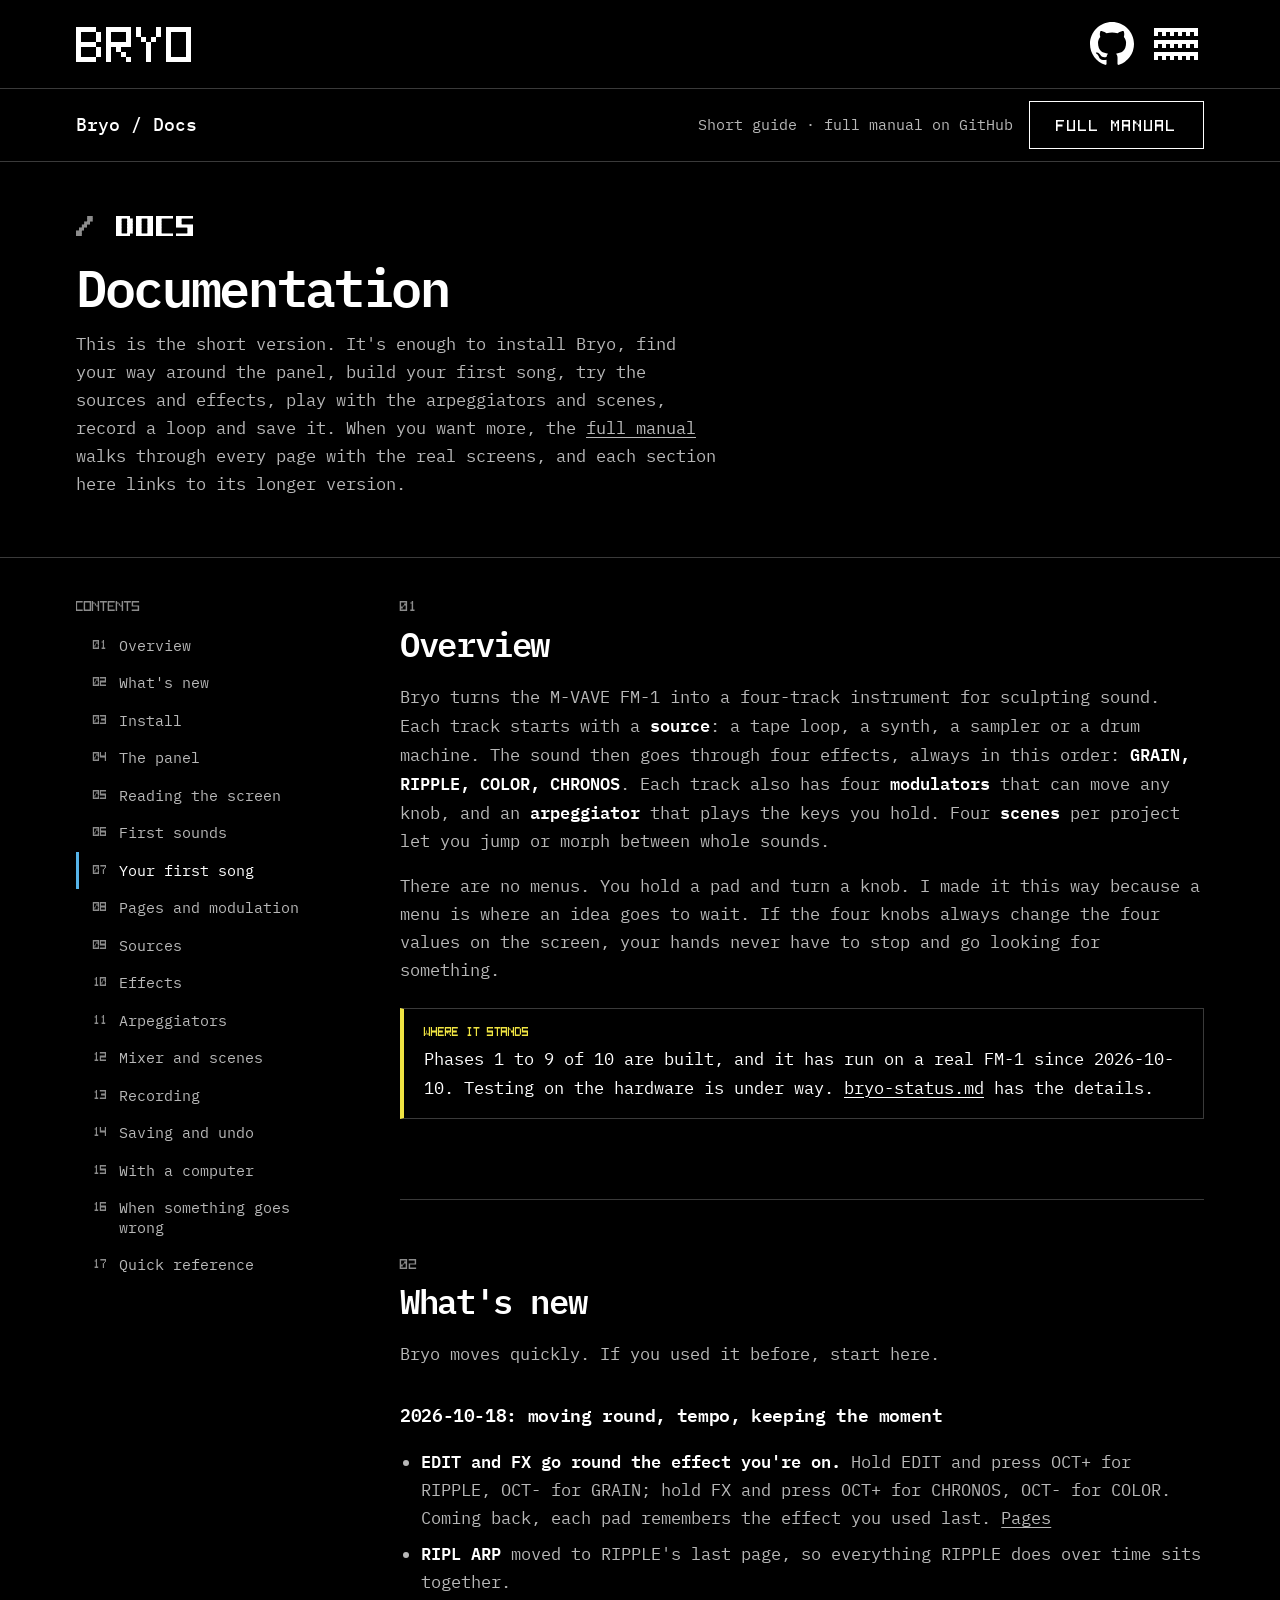
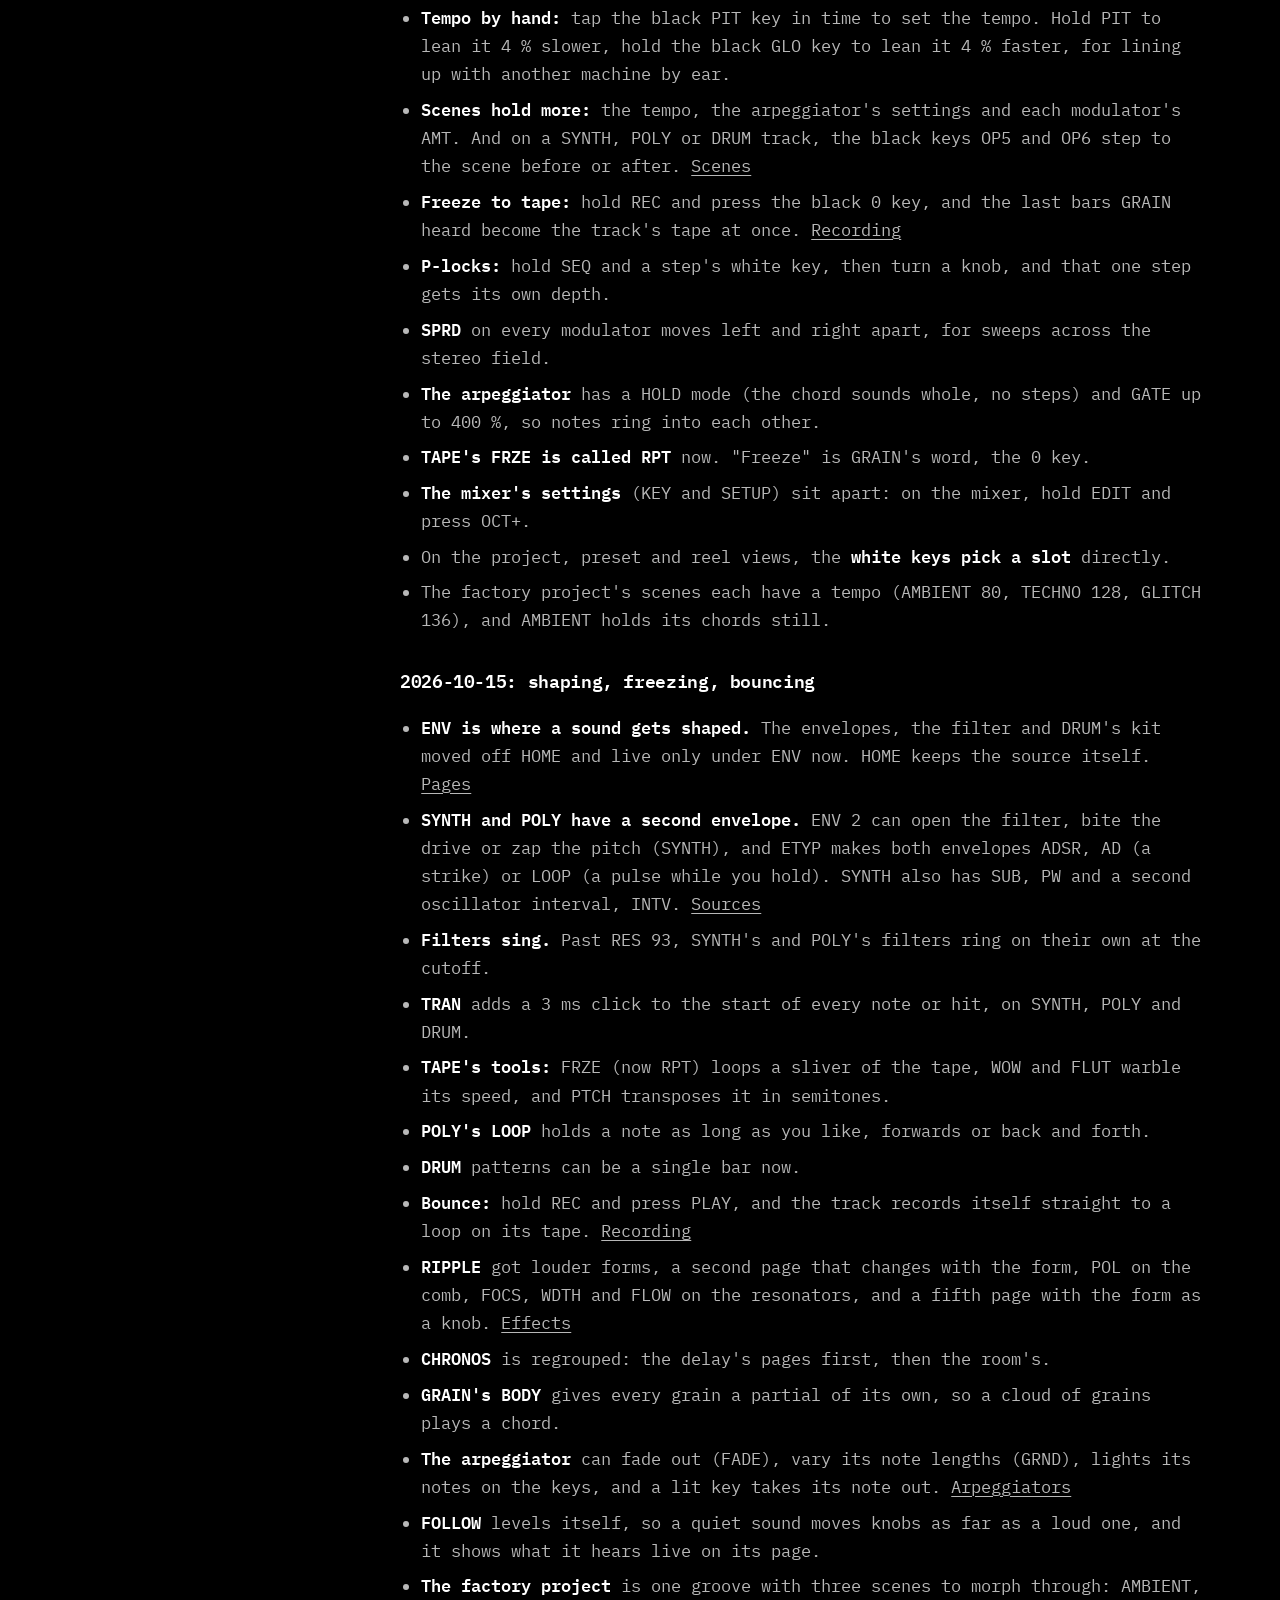
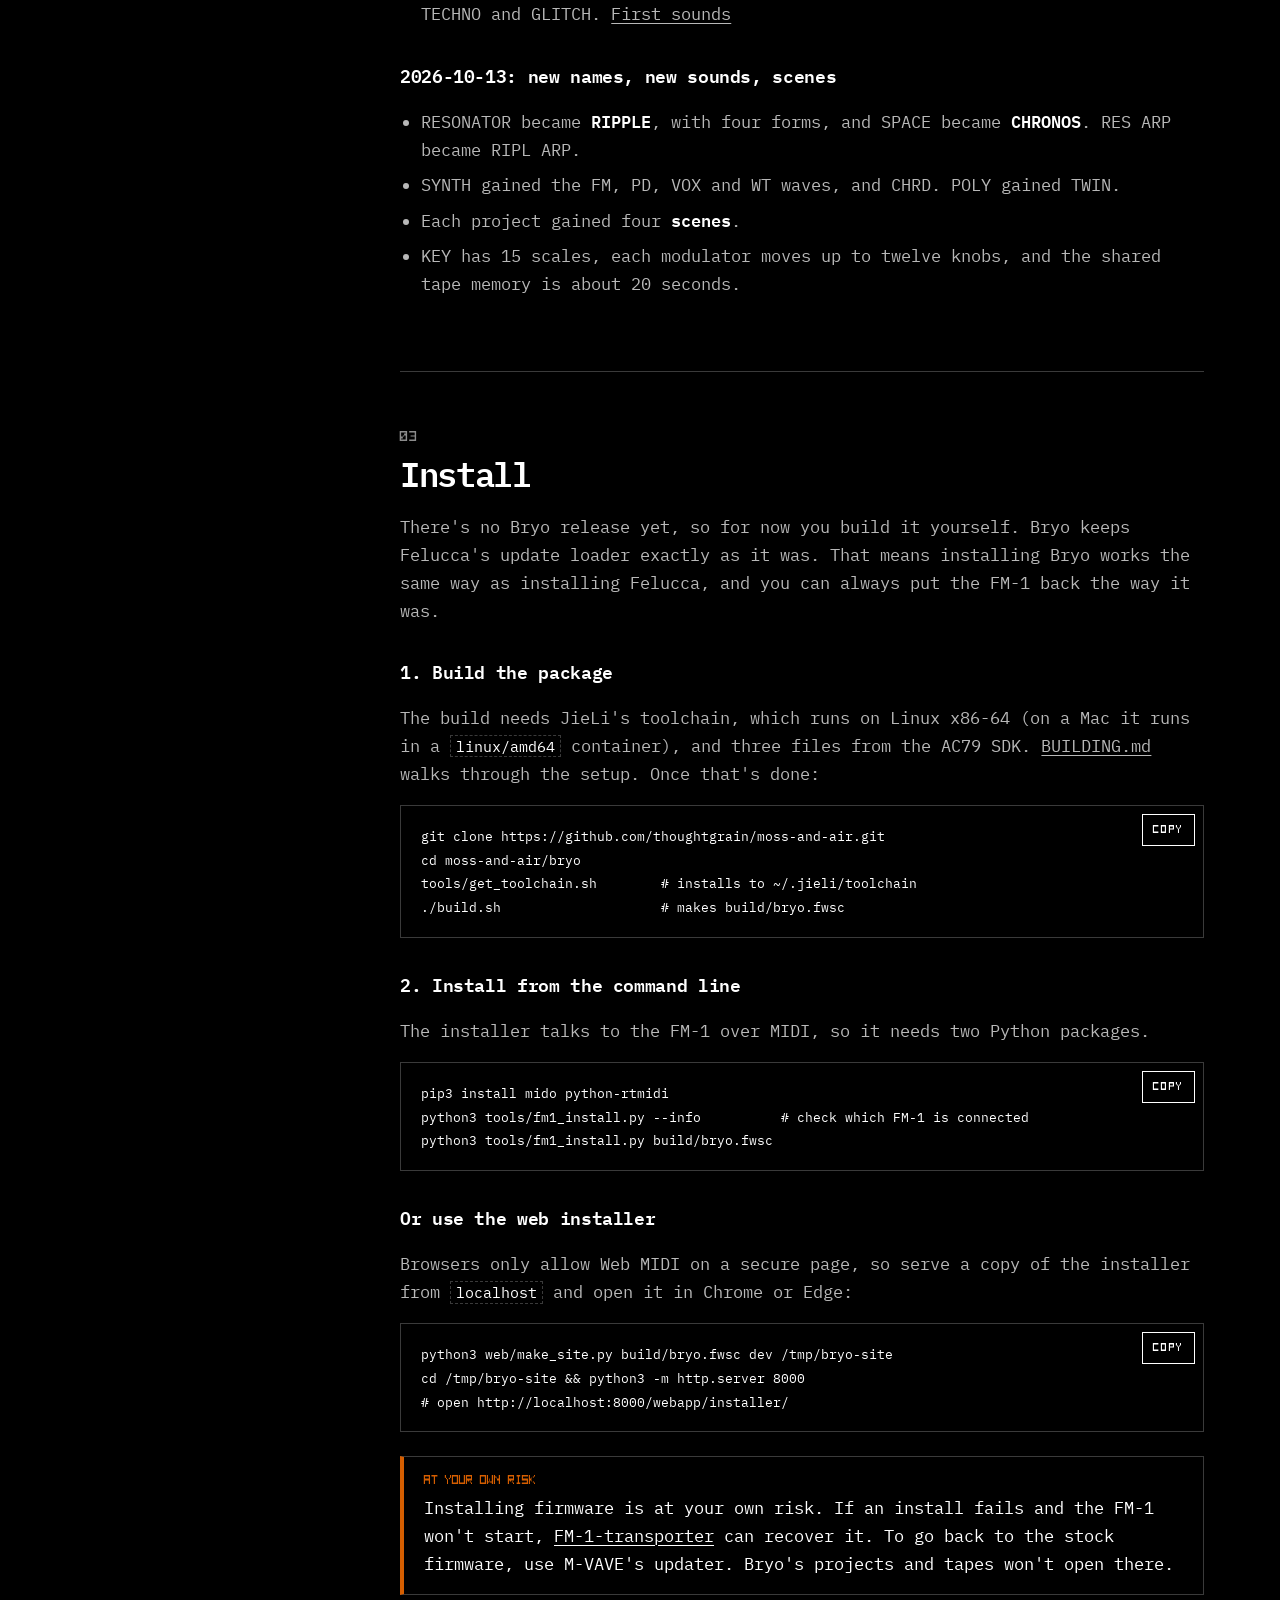
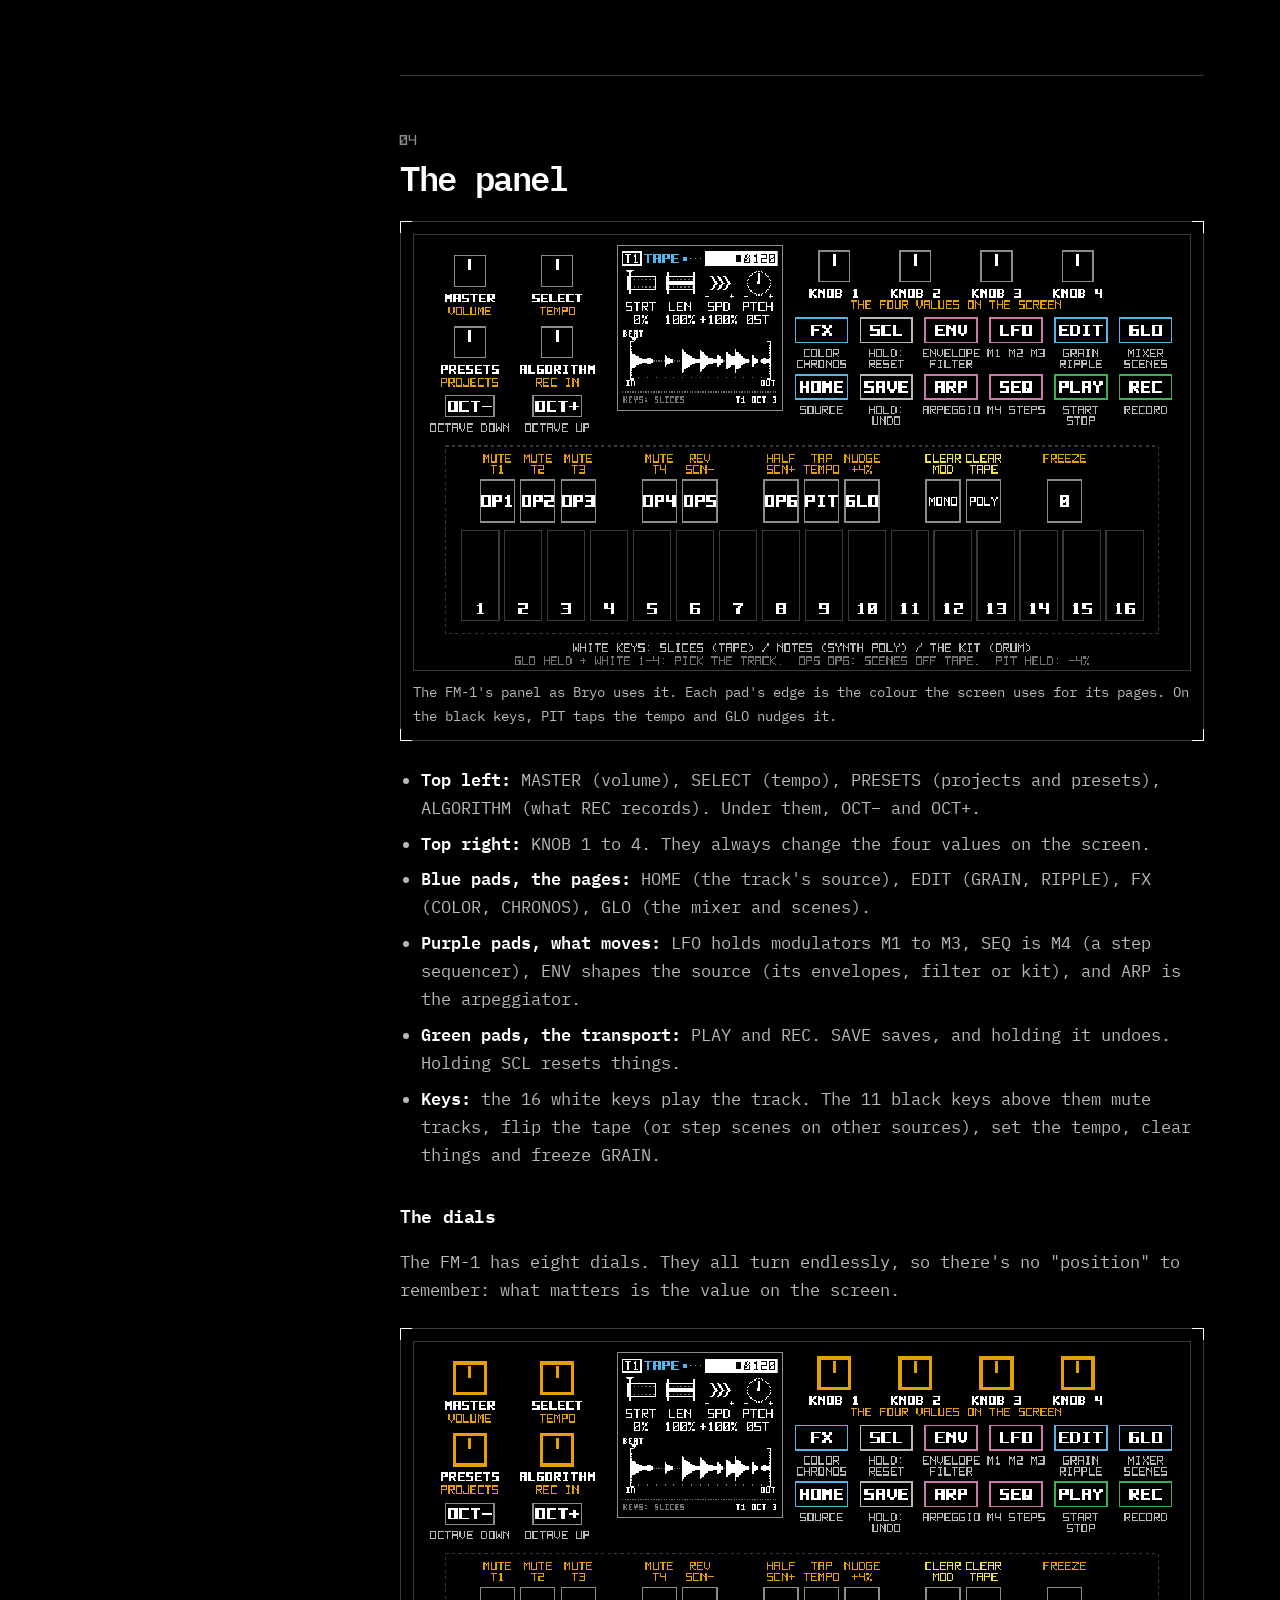
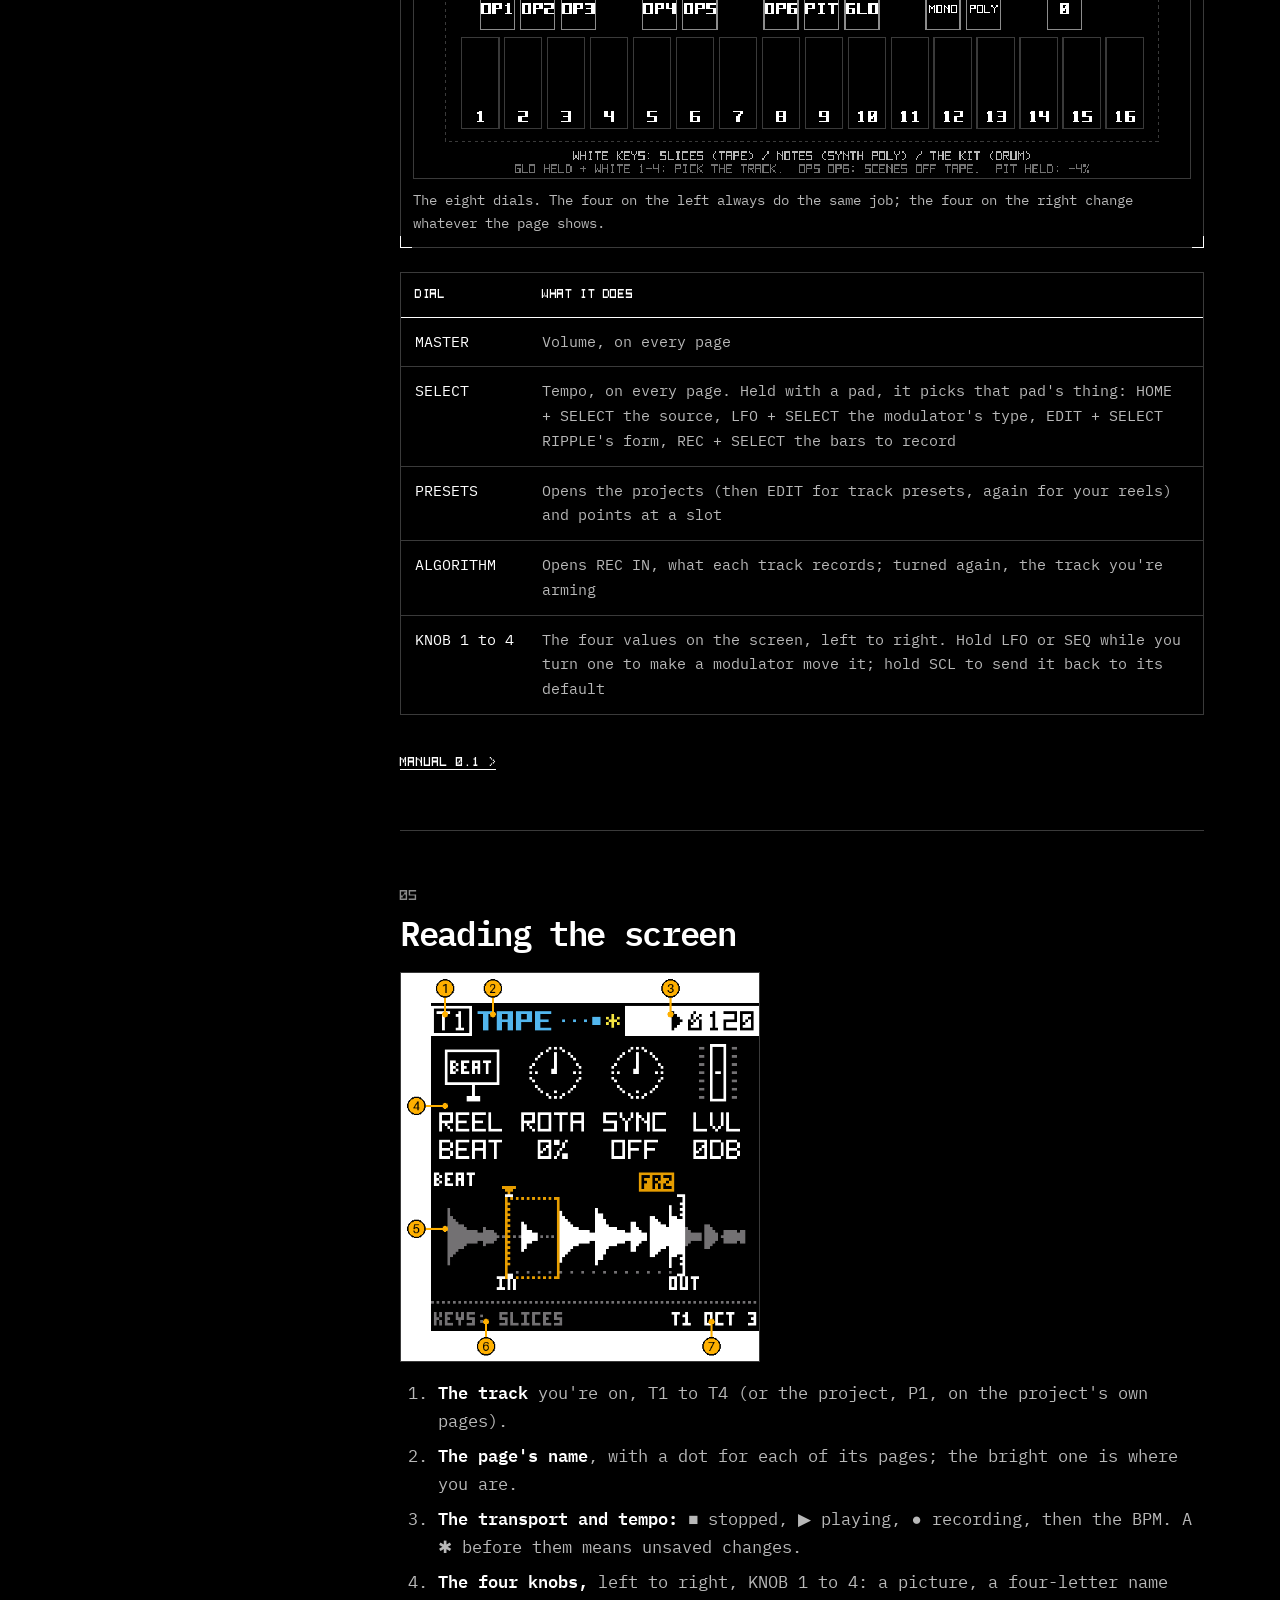
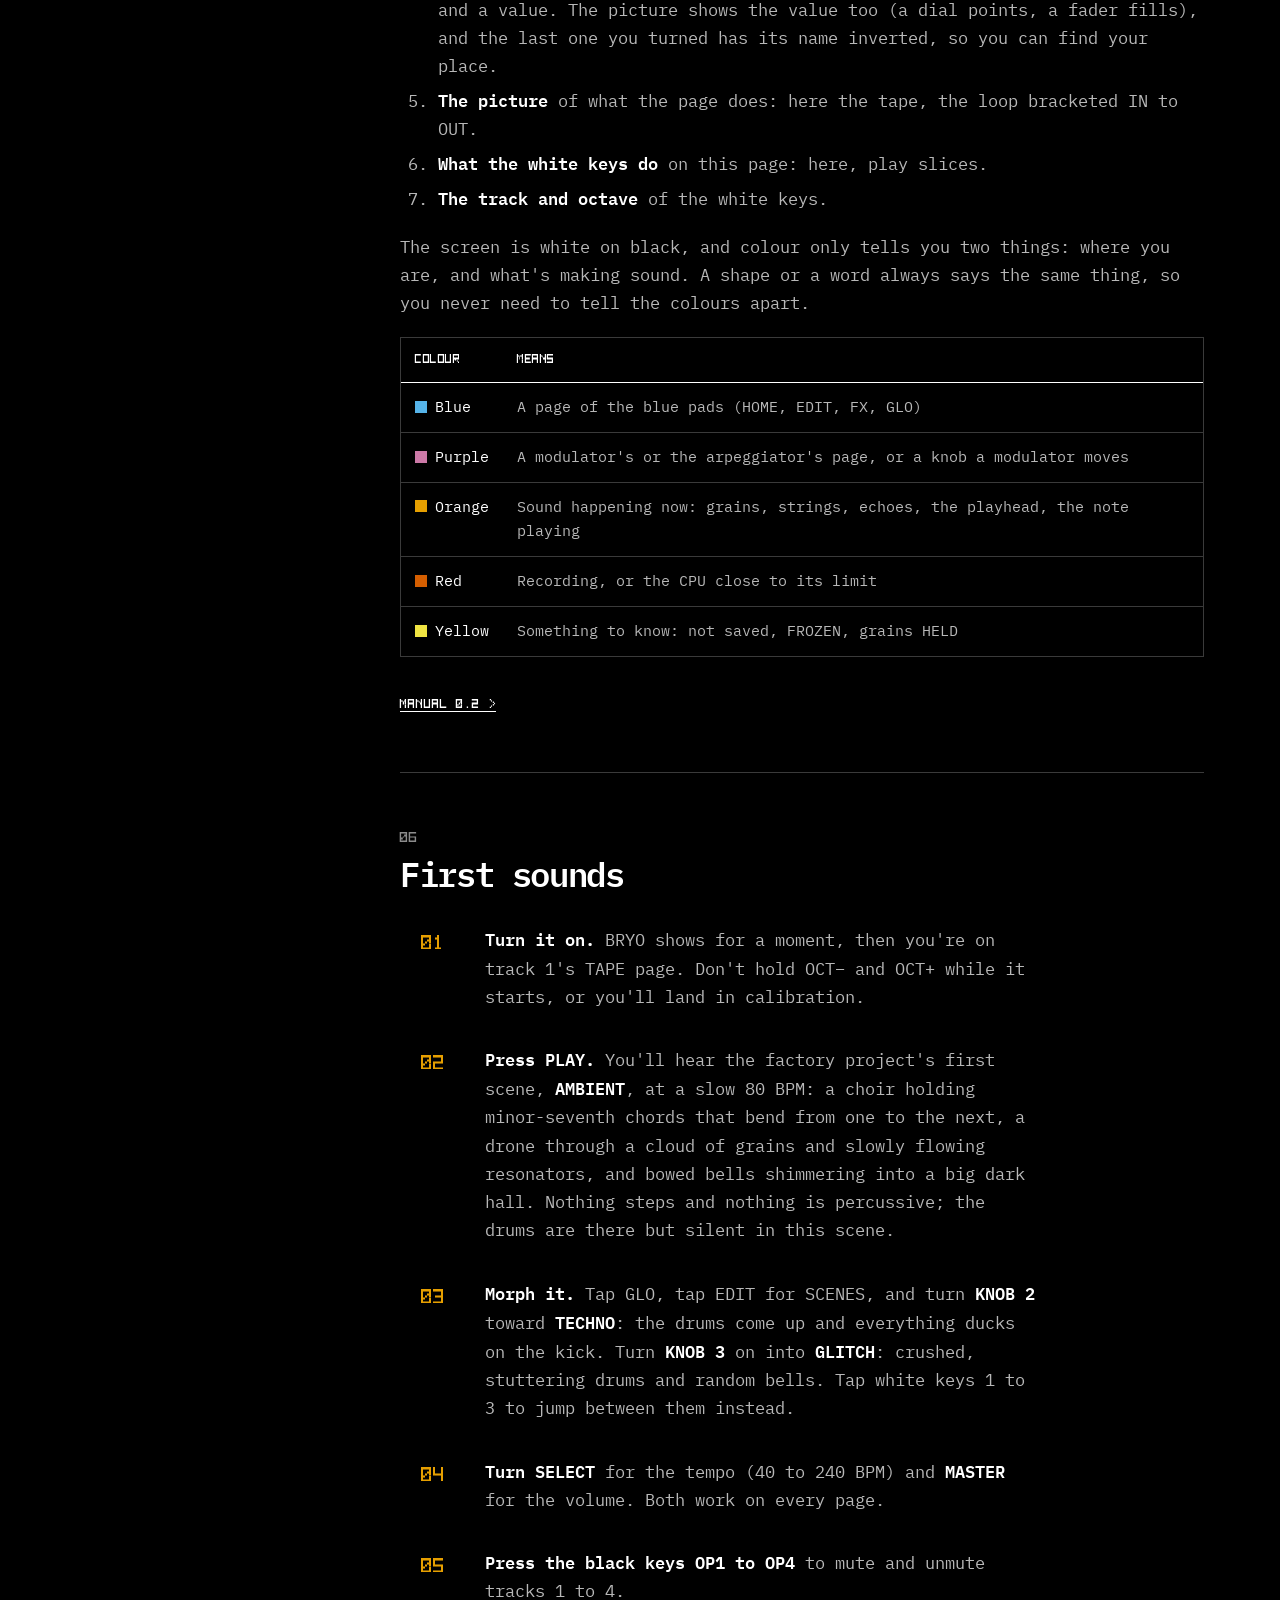
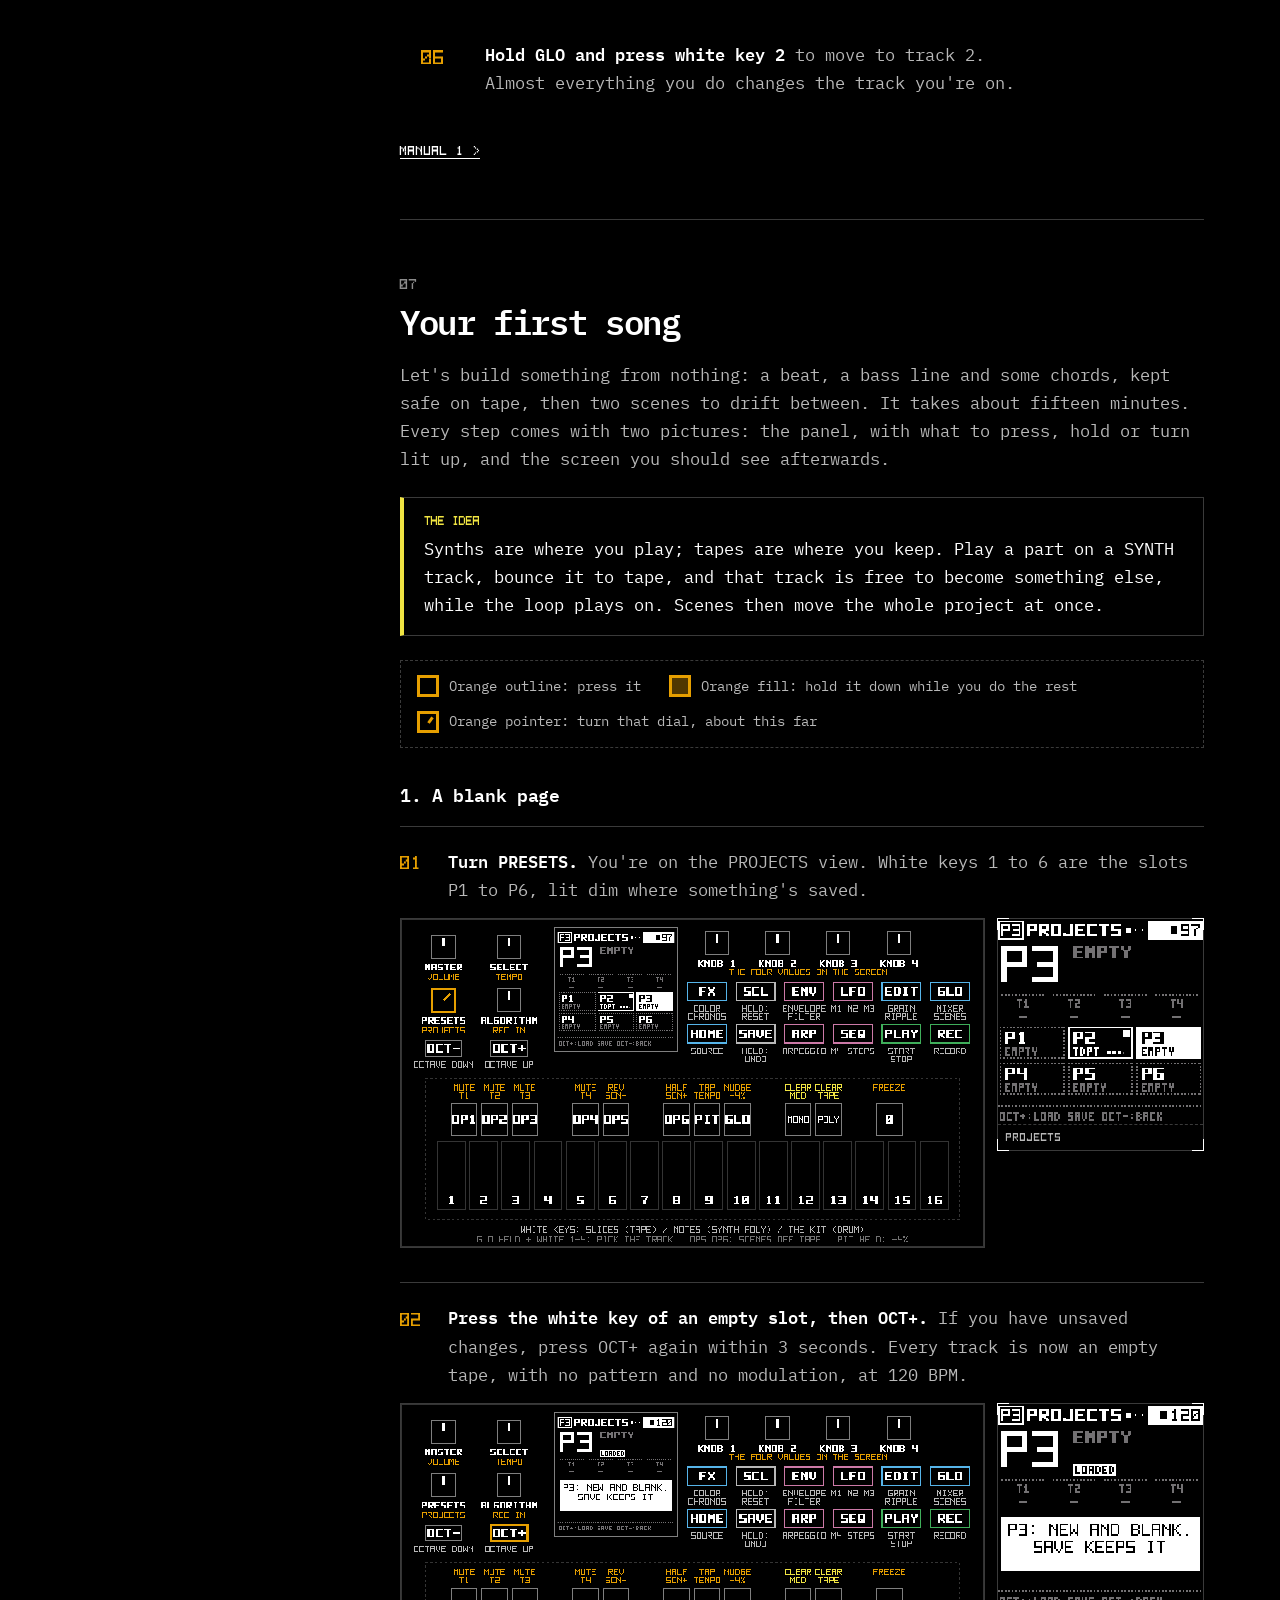
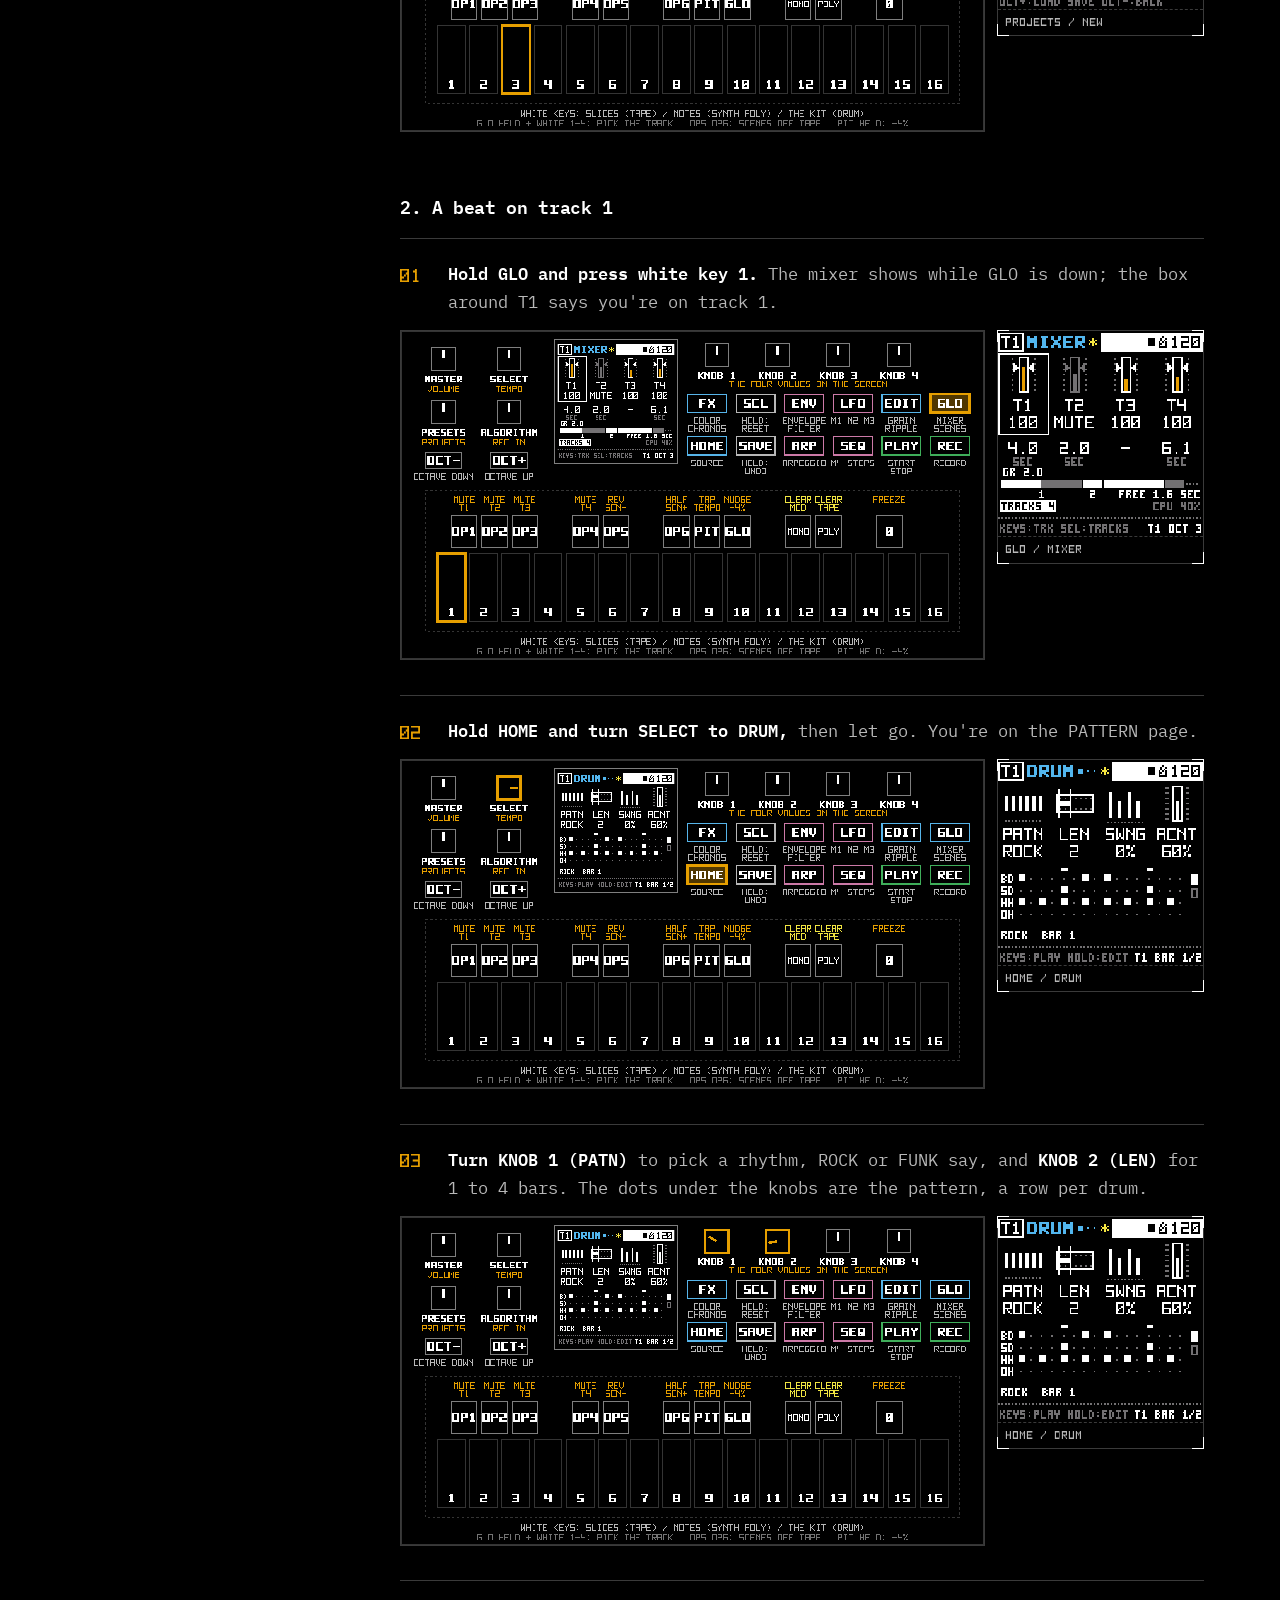
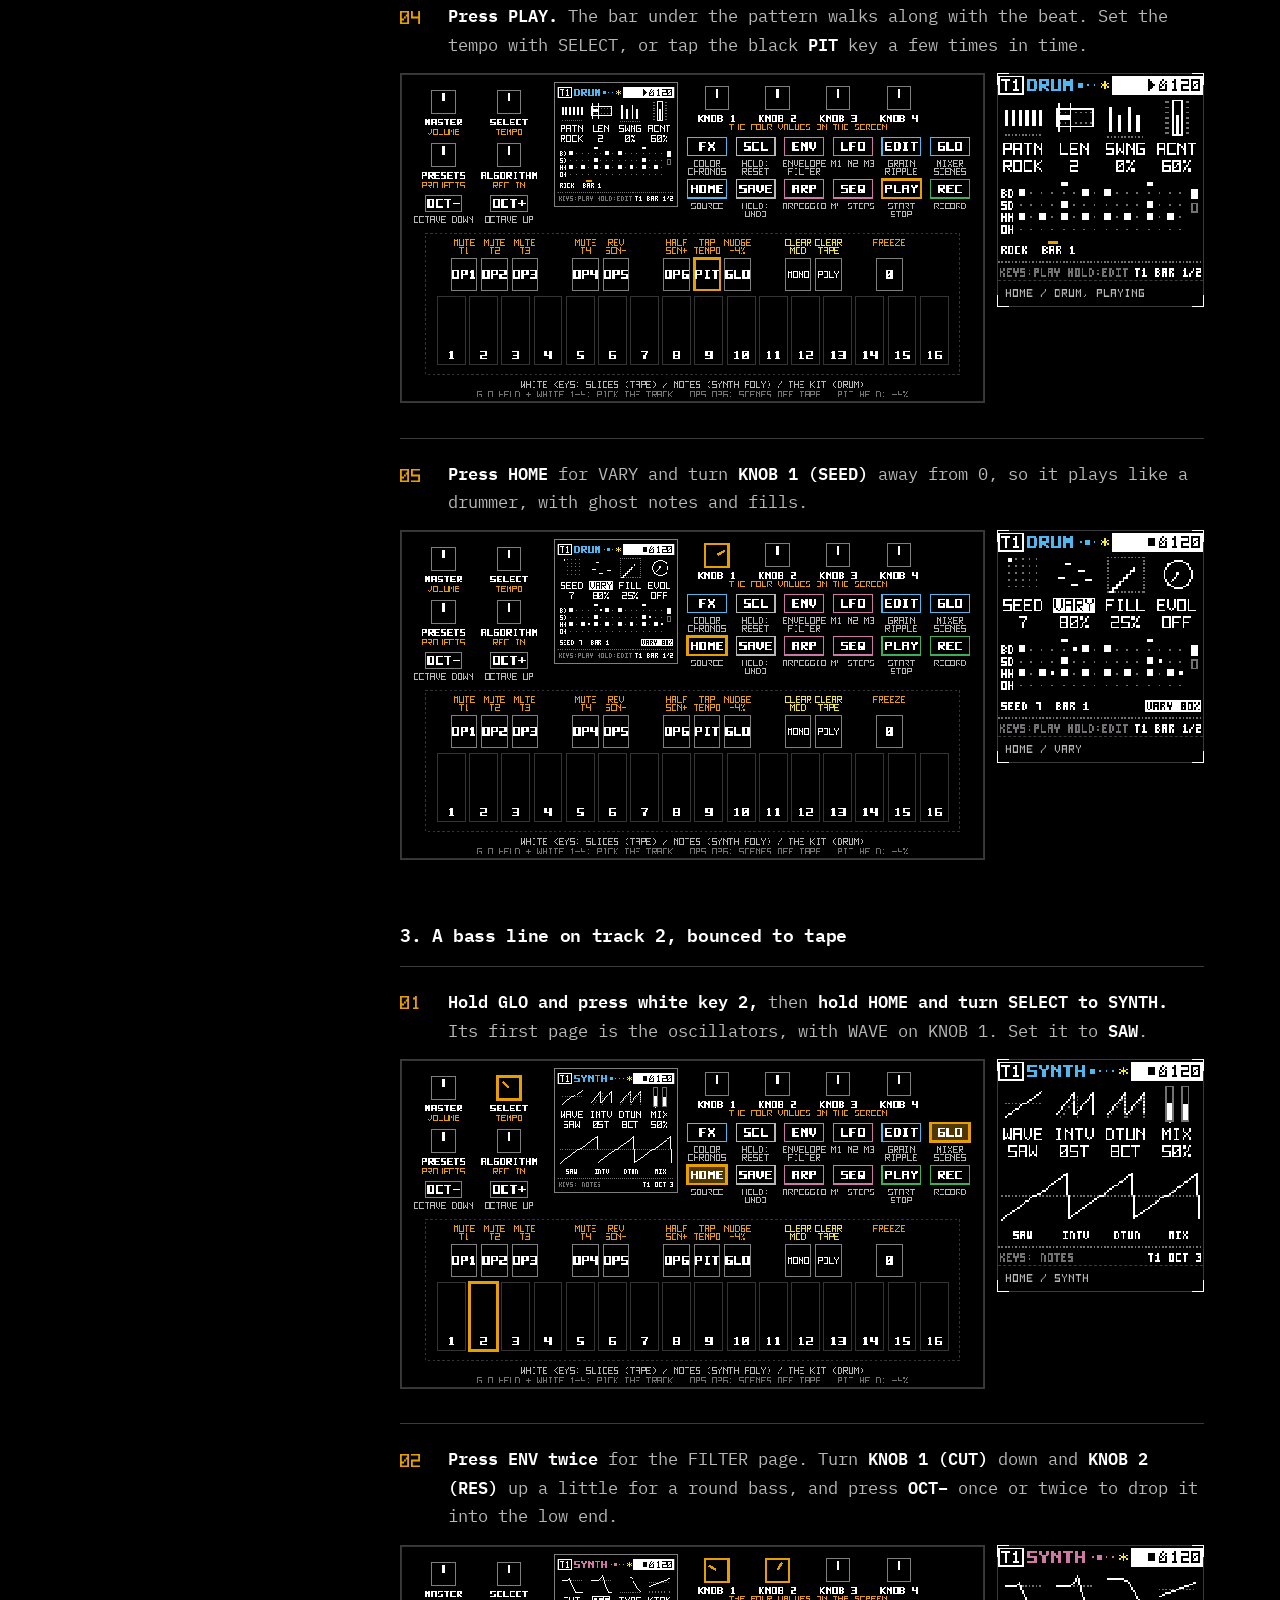
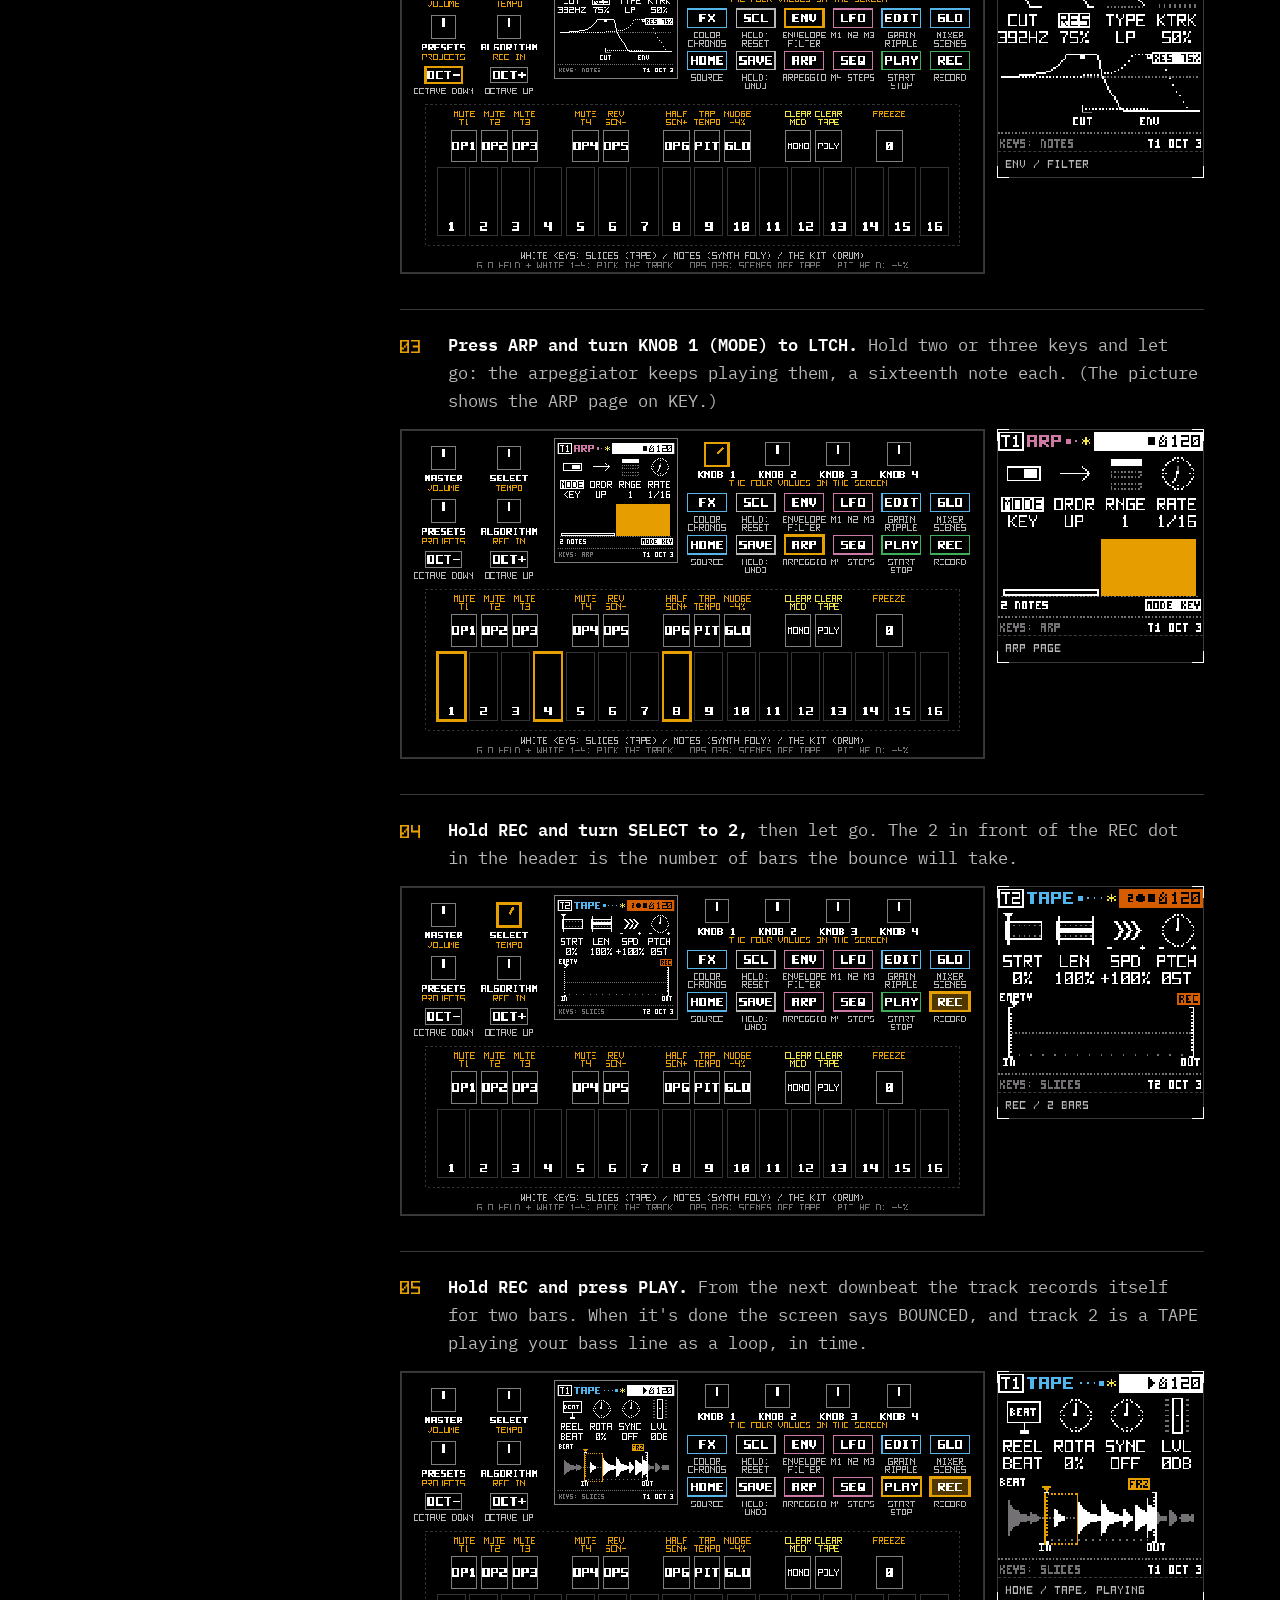
==== commit 87d76069: "Deploy site from 954ff555d1a75167983a483ce19187152a85234a" ====
--- a/docs.html
+++ b/docs.html
@@ -50,11 +50,12 @@
           <li><a href="./#tour"><span>02</span>Watch your hands</a></li>
           <li><a href="./#chain"><span>03</span>The chain</a></li>
           <li><a href="./#sources"><span>04</span>Sources</a></li>
-          <li><a href="./#arps"><span>05</span>Arpeggiators</a></li>
-          <li><a href="./#scenes"><span>06</span>Scenes</a></li>
-          <li><a href="./#specs"><span>07</span>Specs</a></li>
-          <li><a href="./#get"><span>08</span>Get it</a></li>
-          <li><a href="./#thanks"><span>09</span>Thanks, Felucca</a></li>
+          <li><a href="./#mod"><span>05</span>Modulation</a></li>
+          <li><a href="./#arps"><span>06</span>Arpeggiators</a></li>
+          <li><a href="./#scenes"><span>07</span>Scenes</a></li>
+          <li><a href="./#specs"><span>08</span>Specs</a></li>
+          <li><a href="./#get"><span>09</span>Get it</a></li>
+          <li><a href="./#thanks"><span>10</span>Thanks, Felucca</a></li>
           <li><a href="docs.html" aria-current="page"><span>//</span>Documentation</a></li>
           <li><a href="https://github.com/thoughtgrain/moss-and-air"><span>&gt;&gt;</span>GitHub</a></li>
         </ul>
@@ -76,7 +77,7 @@
         <span class="section__num px"><span class="slash" aria-hidden="true">/</span> Docs</span>
         <h1 class="section__title">Documentation</h1>
         <div class="prose">
-          <p>This is the short version. It's enough to install Bryo, find your way around the panel, try the sources and effects, play with the arpeggiators and scenes, record a loop and save it. When you want more, the <a href="https://github.com/thoughtgrain/moss-and-air/blob/HEAD/bryo/docs/manual/README.md">full manual</a> walks through every page with the real screens, and each section here links to its longer version.</p>
+          <p>This is the short version. It's enough to install Bryo, find your way around the panel, build your first song, try the sources and effects, play with the arpeggiators and scenes, record a loop and save it. When you want more, the <a href="https://github.com/thoughtgrain/moss-and-air/blob/HEAD/bryo/docs/manual/README.md">full manual</a> walks through every page with the real screens, and each section here links to its longer version.</p>
         </div>
       </div>
     </div>
@@ -92,6 +93,7 @@
             <li><a href="#panel">The panel</a></li>
             <li><a href="#screen">Reading the screen</a></li>
             <li><a href="#first">First sounds</a></li>
+            <li><a href="#song">Your first song</a></li>
             <li><a href="#pages">Pages and modulation</a></li>
             <li><a href="#sources">Sources</a></li>
             <li><a href="#effects">Effects</a></li>
@@ -123,13 +125,29 @@
           <h2 id="h-new"><span class="px">02</span>What's new</h2>
           <p>Bryo moves quickly. If you used it before, start here.</p>
 
+          <h3>2026-10-18: moving round, tempo, keeping the moment</h3>
+          <ul>
+            <li><strong>EDIT and FX go round the effect you're on.</strong> Hold EDIT and press OCT+ for RIPPLE, OCT- for GRAIN; hold FX and press OCT+ for CHRONOS, OCT- for COLOR. Coming back, each pad remembers the effect you used last. <a href="#pages">Pages</a></li>
+            <li><strong>RIPL ARP</strong> moved to RIPPLE's last page, so everything RIPPLE does over time sits together.</li>
+            <li><strong>Tempo by hand:</strong> tap the black PIT key in time to set the tempo. Hold PIT to lean it 4&nbsp;% slower, hold the black GLO key to lean it 4&nbsp;% faster, for lining up with another machine by ear.</li>
+            <li><strong>Scenes hold more:</strong> the tempo, the arpeggiator's settings and each modulator's AMT. And on a SYNTH, POLY or DRUM track, the black keys OP5 and OP6 step to the scene before or after. <a href="#mixer">Scenes</a></li>
+            <li><strong>Freeze to tape:</strong> hold REC and press the black 0 key, and the last bars GRAIN heard become the track's tape at once. <a href="#record">Recording</a></li>
+            <li><strong>P-locks:</strong> hold SEQ and a step's white key, then turn a knob, and that one step gets its own depth.</li>
+            <li><strong>SPRD</strong> on every modulator moves left and right apart, for sweeps across the stereo field.</li>
+            <li><strong>The arpeggiator</strong> has a HOLD mode (the chord sounds whole, no steps) and GATE up to 400&nbsp;%, so notes ring into each other.</li>
+            <li><strong>TAPE's FRZE is called RPT</strong> now. "Freeze" is GRAIN's word, the 0 key.</li>
+            <li><strong>The mixer's settings</strong> (KEY and SETUP) sit apart: on the mixer, hold EDIT and press OCT+.</li>
+            <li>On the project, preset and reel views, the <strong>white keys pick a slot</strong> directly.</li>
+            <li>The factory project's scenes each have a tempo (AMBIENT 80, TECHNO 128, GLITCH 136), and AMBIENT holds its chords still.</li>
+          </ul>
+
           <h3>2026-10-15: shaping, freezing, bouncing</h3>
           <ul>
             <li><strong>ENV is where a sound gets shaped.</strong> The envelopes, the filter and DRUM's kit moved off HOME and live only under ENV now. HOME keeps the source itself. <a href="#pages">Pages</a></li>
             <li><strong>SYNTH and POLY have a second envelope.</strong> ENV 2 can open the filter, bite the drive or zap the pitch (SYNTH), and ETYP makes both envelopes ADSR, AD (a strike) or LOOP (a pulse while you hold). SYNTH also has SUB, PW and a second oscillator interval, INTV. <a href="#sources">Sources</a></li>
             <li><strong>Filters sing.</strong> Past RES 93, SYNTH's and POLY's filters ring on their own at the cutoff.</li>
             <li><strong>TRAN</strong> adds a 3 ms click to the start of every note or hit, on SYNTH, POLY and DRUM.</li>
-            <li><strong>TAPE's tools:</strong> FRZE loops a sliver of the tape, WOW and FLUT warble its speed, and PTCH transposes it in semitones.</li>
+            <li><strong>TAPE's tools:</strong> FRZE (now RPT) loops a sliver of the tape, WOW and FLUT warble its speed, and PTCH transposes it in semitones.</li>
             <li><strong>POLY's LOOP</strong> holds a note as long as you like, forwards or back and forth.</li>
             <li><strong>DRUM</strong> patterns can be a single bar now.</li>
             <li><strong>Bounce:</strong> hold REC and press PLAY, and the track records itself straight to a loop on its tape. <a href="#record">Recording</a></li>
@@ -183,7 +201,7 @@
           <h2 id="h-panel"><span class="px">04</span>The panel</h2>
           <figure class="panel-figure">
             <img src="img/panel.svg" width="960" height="540" alt="The FM-1 panel labelled for Bryo, in the screen's own lettering: MASTER, SELECT, PRESETS and ALGORITHM top left over OCT- and OCT+; the screen showing the TAPE page; KNOB 1 to 4; the pads in two rows, page pads edged blue, modulator pads purple, PLAY and REC green; the black keys' jobs over them; white keys 1 to 16.">
-            <figcaption>The FM-1's panel as Bryo uses it. Each pad's edge is the colour the screen uses for its pages. PIT and GLO on the black keys don't do anything yet.</figcaption>
+            <figcaption>The FM-1's panel as Bryo uses it. Each pad's edge is the colour the screen uses for its pages. On the black keys, PIT taps the tempo and GLO nudges it.</figcaption>
           </figure>
           <ul>
             <li><strong>Top left:</strong> MASTER (volume), SELECT (tempo), PRESETS (projects and presets), ALGORITHM (what REC records). Under them, OCT&minus; and OCT+.</li>
@@ -191,15 +209,43 @@
             <li><strong>Blue pads, the pages:</strong> HOME (the track's source), EDIT (GRAIN, RIPPLE), FX (COLOR, CHRONOS), GLO (the mixer and scenes).</li>
             <li><strong>Purple pads, what moves:</strong> LFO holds modulators M1 to M3, SEQ is M4 (a step sequencer), ENV shapes the source (its envelopes, filter or kit), and ARP is the arpeggiator.</li>
             <li><strong>Green pads, the transport:</strong> PLAY and REC. SAVE saves, and holding it undoes. Holding SCL resets things.</li>
-            <li><strong>Keys:</strong> the 16 white keys play the track. The 11 black keys above them mute tracks, flip the tape, clear things and freeze GRAIN.</li>
-          </ul>
+            <li><strong>Keys:</strong> the 16 white keys play the track. The 11 black keys above them mute tracks, flip the tape (or step scenes on other sources), set the tempo, clear things and freeze GRAIN.</li>
+          </ul>
+          <h3>The dials</h3>
+          <p>The FM-1 has eight dials. They all turn endlessly, so there's no "position" to remember: what matters is the value on the screen.</p>
+          <figure class="panel-figure">
+            <img src="img/steps/dials.svg" width="960" height="540" alt="The FM-1's eight dials lit in orange: MASTER, SELECT, PRESETS and ALGORITHM top left, KNOB 1 to 4 top right." loading="lazy">
+            <figcaption>The eight dials. The four on the left always do the same job; the four on the right change whatever the page shows.</figcaption>
+          </figure>
+          <div class="table-wrap" tabindex="0" role="region" aria-label="The dials">
+            <table>
+              <thead><tr><th scope="col">Dial</th><th scope="col">What it does</th></tr></thead>
+              <tbody>
+                <tr><td>MASTER</td><td>Volume, on every page</td></tr>
+                <tr><td>SELECT</td><td>Tempo, on every page. Held with a pad, it picks that pad's thing: HOME + SELECT the source, LFO + SELECT the modulator's type, EDIT + SELECT RIPPLE's form, REC + SELECT the bars to record</td></tr>
+                <tr><td>PRESETS</td><td>Opens the projects (then EDIT for track presets, again for your reels) and points at a slot</td></tr>
+                <tr><td>ALGORITHM</td><td>Opens REC IN, what each track records; turned again, the track you're arming</td></tr>
+                <tr><td>KNOB 1 to 4</td><td>The four values on the screen, left to right. Hold LFO or SEQ while you turn one to make a modulator move it; hold SCL to send it back to its default</td></tr>
+              </tbody>
+            </table>
+          </div>
           <a class="more" href="https://github.com/thoughtgrain/moss-and-air/blob/HEAD/bryo/docs/manual/README.md#01-the-panel">Manual 0.1 &gt;</a>
         </section>
 
         <section id="screen" aria-labelledby="h-screen">
           <h2 id="h-screen"><span class="px">05</span>Reading the screen</h2>
-          <p>Along the top you'll see the track (T1 to T4), the page's name with a dot for each of its pages, then the transport (&#9632; stopped, &#9654; playing, &#9679; recording) and the tempo. On pages that belong to the whole project (SCENES, MASTER, KEY) the box shows the project, like P1, instead of a track. A <strong>&#10033;</strong> means you have changes you haven't saved yet.</p>
-          <p>Below that are the four knobs. Each one is a little picture, a four-letter name and a value. The picture shows the value too: a dial points, a fader fills. The knob you turned last has its name inverted, so you can find your place.</p>
+          <figure class="screen screen--marks">
+            <img src="img/screen.png" width="524" height="568" alt="The TAPE page with seven numbered marks: 1 the track, 2 the page's name and dots, 3 the transport and tempo, 4 the four knobs, 5 the picture, 6 what the white keys do, 7 the track and octave." loading="lazy">
+          </figure>
+          <ol class="screen-key">
+            <li><strong>The track</strong> you're on, T1 to T4 (or the project, P1, on the project's own pages).</li>
+            <li><strong>The page's name</strong>, with a dot for each of its pages; the bright one is where you are.</li>
+            <li><strong>The transport and tempo:</strong> &#9632; stopped, &#9654; playing, &#9679; recording, then the BPM. A &#10033; before them means unsaved changes.</li>
+            <li><strong>The four knobs,</strong> left to right, KNOB 1 to 4: a picture, a four-letter name and a value. The picture shows the value too (a dial points, a fader fills), and the last one you turned has its name inverted, so you can find your place.</li>
+            <li><strong>The picture</strong> of what the page does: here the tape, the loop bracketed IN to OUT.</li>
+            <li><strong>What the white keys do</strong> on this page: here, play slices.</li>
+            <li><strong>The track and octave</strong> of the white keys.</li>
+          </ol>
           <p>The screen is white on black, and colour only tells you two things: where you are, and what's making sound. A shape or a word always says the same thing, so you never need to tell the colours apart.</p>
           <div class="table-wrap" tabindex="0" role="region" aria-label="What the screen's colours mean">
             <table>
@@ -220,7 +266,7 @@
           <h2 id="h-first"><span class="px">06</span>First sounds</h2>
           <ol class="steps">
             <li><strong>Turn it on.</strong> BRYO shows for a moment, then you're on track 1's TAPE page. Don't hold OCT&minus; and OCT+ while it starts, or you'll land in calibration.</li>
-            <li><strong>Press PLAY.</strong> You'll hear the factory project's first scene, <strong>AMBIENT</strong>: a choir of minor-seventh chords, a drone through long grains and resonators, and bells that swell in and fade into a big room. Everything is slow. The drums are there but silent in this scene.</li>
+            <li><strong>Press PLAY.</strong> You'll hear the factory project's first scene, <strong>AMBIENT</strong>, at a slow 80 BPM: a choir holding minor-seventh chords that bend from one to the next, a drone through a cloud of grains and slowly flowing resonators, and bowed bells shimmering into a big dark hall. Nothing steps and nothing is percussive; the drums are there but silent in this scene.</li>
             <li><strong>Morph it.</strong> Tap GLO, tap EDIT for SCENES, and turn <strong>KNOB 2</strong> toward <strong>TECHNO</strong>: the drums come up and everything ducks on the kick. Turn <strong>KNOB 3</strong> on into <strong>GLITCH</strong>: crushed, stuttering drums and random bells. Tap white keys 1 to 3 to jump between them instead.</li>
             <li><strong>Turn SELECT</strong> for the tempo (40 to 240 BPM) and <strong>MASTER</strong> for the volume. Both work on every page.</li>
             <li><strong>Press the black keys OP1 to OP4</strong> to mute and unmute tracks 1 to 4.</li>
@@ -229,8 +275,249 @@
           <a class="more" href="https://github.com/thoughtgrain/moss-and-air/blob/HEAD/bryo/docs/manual/README.md#1-first-sounds">Manual 1 &gt;</a>
         </section>
 
+        <section id="song" aria-labelledby="h-song">
+          <h2 id="h-song"><span class="px">07</span>Your first song</h2>
+          <p>Let's build something from nothing: a beat, a bass line and some chords, kept safe on tape, then two scenes to drift between. It takes about fifteen minutes. Every step comes with two pictures: the panel, with what to press, hold or turn lit up, and the screen you should see afterwards.</p>
+          <div class="callout">
+            <span class="px">The idea</span>
+            <p>Synths are where you play; tapes are where you keep. Play a part on a SYNTH track, bounce it to tape, and that track is free to become something else, while the loop plays on. Scenes then move the whole project at once.</p>
+          </div>
+          <div class="walk-legend" aria-label="How to read the pictures">
+            <span class="walk-legend__item"><span class="walk-legend__swatch walk-legend__swatch--press" aria-hidden="true"></span>Orange outline: press it</span>
+            <span class="walk-legend__item"><span class="walk-legend__swatch walk-legend__swatch--hold" aria-hidden="true"></span>Orange fill: hold it down while you do the rest</span>
+            <span class="walk-legend__item"><span class="walk-legend__swatch walk-legend__swatch--turn" aria-hidden="true"><i></i></span>Orange pointer: turn that dial, about this far</span>
+          </div>
+
+          <h3>1. A blank page</h3>
+          <ol class="walk">
+            <li class="walk__step">
+              <div class="walk__text"><p><strong>Turn PRESETS.</strong> You're on the PROJECTS view. White keys 1 to 6 are the slots P1 to P6, lit dim where something's saved.</p></div>
+              <figure class="walk__fig">
+                <img class="walk__panel" src="img/steps/song-1a.svg" width="960" height="540" alt="On the panel: PRESETS turned" loading="lazy">
+                <div class="walk__screen screen"><img class="pixelated" src="img/projects.png" width="480" height="480" alt="The screen: Projects" loading="lazy"><span class="px">Projects</span></div>
+              </figure>
+            </li>
+            <li class="walk__step">
+              <div class="walk__text"><p><strong>Press the white key of an empty slot, then OCT+.</strong> If you have unsaved changes, press OCT+ again within 3 seconds. Every track is now an empty tape, with no pattern and no modulation, at 120 BPM.</p></div>
+              <figure class="walk__fig">
+                <img class="walk__panel" src="img/steps/song-1b.svg" width="960" height="540" alt="On the panel: White key 3 then OCT+ pressed" loading="lazy">
+                <div class="walk__screen screen"><img class="pixelated" src="img/project_new.png" width="480" height="480" alt="The screen: Projects / New" loading="lazy"><span class="px">Projects / New</span></div>
+              </figure>
+            </li>
+          </ol>
+
+          <h3>2. A beat on track 1</h3>
+          <ol class="walk">
+            <li class="walk__step">
+              <div class="walk__text"><p><strong>Hold GLO and press white key 1.</strong> The mixer shows while GLO is down; the box around T1 says you're on track 1.</p></div>
+              <figure class="walk__fig">
+                <img class="walk__panel" src="img/steps/song-2a.svg" width="960" height="540" alt="On the panel: GLO held, white key 1 pressed" loading="lazy">
+                <div class="walk__screen screen"><img class="pixelated" src="img/mixer_held.png" width="480" height="480" alt="The screen: Glo / Mixer" loading="lazy"><span class="px">Glo / Mixer</span></div>
+              </figure>
+            </li>
+            <li class="walk__step">
+              <div class="walk__text"><p><strong>Hold HOME and turn SELECT to DRUM,</strong> then let go. You're on the PATTERN page.</p></div>
+              <figure class="walk__fig">
+                <img class="walk__panel" src="img/steps/song-2b.svg" width="960" height="540" alt="On the panel: HOME held, SELECT turned" loading="lazy">
+                <div class="walk__screen screen"><img class="pixelated" src="img/drum.png" width="480" height="480" alt="The screen: Home / Drum" loading="lazy"><span class="px">Home / Drum</span></div>
+              </figure>
+            </li>
+            <li class="walk__step">
+              <div class="walk__text"><p><strong>Turn KNOB 1 (PATN)</strong> to pick a rhythm, ROCK or FUNK say, and <strong>KNOB 2 (LEN)</strong> for 1 to 4 bars. The dots under the knobs are the pattern, a row per drum.</p></div>
+              <figure class="walk__fig">
+                <img class="walk__panel" src="img/steps/song-2c.svg" width="960" height="540" alt="On the panel: KNOB 1 and KNOB 2 turned" loading="lazy">
+                <div class="walk__screen screen"><img class="pixelated" src="img/drum.png" width="480" height="480" alt="The screen: Home / Drum" loading="lazy"><span class="px">Home / Drum</span></div>
+              </figure>
+            </li>
+            <li class="walk__step">
+              <div class="walk__text"><p><strong>Press PLAY.</strong> The bar under the pattern walks along with the beat. Set the tempo with SELECT, or tap the black <strong>PIT</strong> key a few times in time.</p></div>
+              <figure class="walk__fig">
+                <img class="walk__panel" src="img/steps/song-2d.svg" width="960" height="540" alt="On the panel: PLAY pressed, PIT tapped" loading="lazy">
+                <div class="walk__screen screen"><img class="pixelated" src="img/drum_playing.png" width="480" height="480" alt="The screen: Home / Drum, playing" loading="lazy"><span class="px">Home / Drum, playing</span></div>
+              </figure>
+            </li>
+            <li class="walk__step">
+              <div class="walk__text"><p><strong>Press HOME</strong> for VARY and turn <strong>KNOB 1 (SEED)</strong> away from 0, so it plays like a drummer, with ghost notes and fills.</p></div>
+              <figure class="walk__fig">
+                <img class="walk__panel" src="img/steps/song-2e.svg" width="960" height="540" alt="On the panel: HOME pressed, KNOB 1 turned" loading="lazy">
+                <div class="walk__screen screen"><img class="pixelated" src="img/drum_vary.png" width="480" height="480" alt="The screen: Home / Vary" loading="lazy"><span class="px">Home / Vary</span></div>
+              </figure>
+            </li>
+          </ol>
+
+          <h3>3. A bass line on track 2, bounced to tape</h3>
+          <ol class="walk">
+            <li class="walk__step">
+              <div class="walk__text"><p><strong>Hold GLO and press white key 2,</strong> then <strong>hold HOME and turn SELECT to SYNTH.</strong> Its first page is the oscillators, with WAVE on KNOB 1. Set it to <strong>SAW</strong>.</p></div>
+              <figure class="walk__fig">
+                <img class="walk__panel" src="img/steps/song-3a.svg" width="960" height="540" alt="On the panel: GLO held with white key 2, then HOME held with SELECT turned" loading="lazy">
+                <div class="walk__screen screen"><img class="pixelated" src="img/synth.png" width="480" height="480" alt="The screen: Home / Synth" loading="lazy"><span class="px">Home / Synth</span></div>
+              </figure>
+            </li>
+            <li class="walk__step">
+              <div class="walk__text"><p><strong>Press ENV twice</strong> for the FILTER page. Turn <strong>KNOB 1 (CUT)</strong> down and <strong>KNOB 2 (RES)</strong> up a little for a round bass, and press <strong>OCT&minus;</strong> once or twice to drop it into the low end.</p></div>
+              <figure class="walk__fig">
+                <img class="walk__panel" src="img/steps/song-3b.svg" width="960" height="540" alt="On the panel: ENV pressed, KNOB 1 and KNOB 2 turned, OCT- pressed" loading="lazy">
+                <div class="walk__screen screen"><img class="pixelated" src="img/synth_filter.png" width="480" height="480" alt="The screen: Env / Filter" loading="lazy"><span class="px">Env / Filter</span></div>
+              </figure>
+            </li>
+            <li class="walk__step">
+              <div class="walk__text"><p><strong>Press ARP and turn KNOB 1 (MODE) to LTCH.</strong> Hold two or three keys and let go: the arpeggiator keeps playing them, a sixteenth note each. (The picture shows the ARP page on KEY.)</p></div>
+              <figure class="walk__fig">
+                <img class="walk__panel" src="img/steps/song-3c.svg" width="960" height="540" alt="On the panel: ARP pressed, KNOB 1 turned, white keys 1, 4 and 8 pressed" loading="lazy">
+                <div class="walk__screen screen"><img class="pixelated" src="img/arp.png" width="480" height="480" alt="The screen: ARP page" loading="lazy"><span class="px">ARP page</span></div>
+              </figure>
+            </li>
+            <li class="walk__step">
+              <div class="walk__text"><p><strong>Hold REC and turn SELECT to 2,</strong> then let go. The 2 in front of the REC dot in the header is the number of bars the bounce will take.</p></div>
+              <figure class="walk__fig">
+                <img class="walk__panel" src="img/steps/song-3d.svg" width="960" height="540" alt="On the panel: REC held, SELECT turned" loading="lazy">
+                <div class="walk__screen screen"><img class="pixelated" src="img/rec_bars.png" width="480" height="480" alt="The screen: Rec / 2 bars" loading="lazy"><span class="px">Rec / 2 bars</span></div>
+              </figure>
+            </li>
+            <li class="walk__step">
+              <div class="walk__text"><p><strong>Hold REC and press PLAY.</strong> From the next downbeat the track records itself for two bars. When it's done the screen says BOUNCED, and track 2 is a TAPE playing your bass line as a loop, in time.</p></div>
+              <figure class="walk__fig">
+                <img class="walk__panel" src="img/steps/song-3e.svg" width="960" height="540" alt="On the panel: REC held, PLAY pressed" loading="lazy">
+                <div class="walk__screen screen"><img class="pixelated" src="img/tape_playing.png" width="480" height="480" alt="The screen: Home / Tape, playing" loading="lazy"><span class="px">Home / Tape, playing</span></div>
+              </figure>
+            </li>
+          </ol>
+          <p>Now the bass is safe, and you can do tape things to it: the white keys play its slices, PTCH transposes it, and RPT on HOME's third page repeats a sliver of it. The synth isn't gone either: hold HOME and turn SELECT back to SYNTH and its knobs are where you left them, with the tape waiting on TAPE.</p>
+
+          <h3>4. Chords on track 3, kept with a freeze</h3>
+          <ol class="walk">
+            <li class="walk__step">
+              <div class="walk__text"><p><strong>Hold GLO and press white key 3,</strong> then <strong>hold HOME and turn SELECT to SYNTH.</strong></p></div>
+              <figure class="walk__fig">
+                <img class="walk__panel" src="img/steps/song-4a.svg" width="960" height="540" alt="On the panel: GLO held with white key 3, then HOME held with SELECT turned" loading="lazy">
+                <div class="walk__screen screen"><img class="pixelated" src="img/synth.png" width="480" height="480" alt="The screen: Home / Synth" loading="lazy"><span class="px">Home / Synth</span></div>
+              </figure>
+            </li>
+            <li class="walk__step">
+              <div class="walk__text"><p><strong>Press HOME through to the last page</strong> (the dots in the header show which page you're on) and turn <strong>KNOB 1 (CHRD)</strong> to MIN7. Now one key plays a whole chord. (The picture shows SYNTH's first page; CHRD is on its last.)</p></div>
+              <figure class="walk__fig">
+                <img class="walk__panel" src="img/steps/song-4b.svg" width="960" height="540" alt="On the panel: HOME pressed, KNOB 1 turned" loading="lazy">
+                <div class="walk__screen screen"><img class="pixelated" src="img/synth.png" width="480" height="480" alt="The screen: Home / Synth" loading="lazy"><span class="px">Home / Synth</span></div>
+              </figure>
+            </li>
+            <li class="walk__step">
+              <div class="walk__text"><p><strong>Press ENV</strong> for AMP. Turn <strong>KNOB 1 (ATK)</strong> and <strong>KNOB 4 (REL)</strong> up for a soft pad. The picture draws the envelope's shape.</p></div>
+              <figure class="walk__fig">
+                <img class="walk__panel" src="img/steps/song-4c.svg" width="960" height="540" alt="On the panel: ENV pressed, KNOB 1 and KNOB 4 turned" loading="lazy">
+                <div class="walk__screen screen"><img class="pixelated" src="img/synth_amp.png" width="480" height="480" alt="The screen: Env / Amp" loading="lazy"><span class="px">Env / Amp</span></div>
+              </figure>
+            </li>
+            <li class="walk__step">
+              <div class="walk__text"><p><strong>Press ARP and turn MODE all the way to HOLD.</strong> Press a key and let go: the chord keeps sounding, whole and sustained.</p></div>
+              <figure class="walk__fig">
+                <img class="walk__panel" src="img/steps/song-4d.svg" width="960" height="540" alt="On the panel: ARP pressed, KNOB 1 turned all the way, white key 1 pressed" loading="lazy">
+                <div class="walk__screen screen"><img class="pixelated" src="img/arp.png" width="480" height="480" alt="The screen: ARP page" loading="lazy"><span class="px">ARP page</span></div>
+              </figure>
+            </li>
+            <li class="walk__step">
+              <div class="walk__text"><p><strong>Press EDIT</strong> for GRAIN and turn <strong>KNOB 4 (WET)</strong> up. GRAIN starts scattering the chord into grains: each orange block is one.</p></div>
+              <figure class="walk__fig">
+                <img class="walk__panel" src="img/steps/song-4e.svg" width="960" height="540" alt="On the panel: EDIT pressed, KNOB 4 turned up" loading="lazy">
+                <div class="walk__screen screen"><img class="pixelated" src="img/grain_playing.png" width="480" height="480" alt="The screen: Edit / Grain" loading="lazy"><span class="px">Edit / Grain</span></div>
+              </figure>
+            </li>
+            <li class="walk__step">
+              <div class="walk__text"><p><strong>When it sounds right, hold REC and press the black 0 key.</strong> The last bars GRAIN heard become track 3's tape at once, looping in time. (What's kept is the chord before the grains. To keep the grains too, bounce with REC + PLAY instead.)</p></div>
+              <figure class="walk__fig">
+                <img class="walk__panel" src="img/steps/song-4f.svg" width="960" height="540" alt="On the panel: REC held, black key 0 pressed" loading="lazy">
+                <div class="walk__screen screen"><img class="pixelated" src="img/tape_playing.png" width="480" height="480" alt="The screen: Home / Tape, looping" loading="lazy"><span class="px">Home / Tape, looping</span></div>
+              </figure>
+            </li>
+          </ol>
+
+          <h3>5. Give it some space</h3>
+          <ol class="walk">
+            <li class="walk__step">
+              <div class="walk__text"><p><strong>On track 2,</strong> press <strong>FX</strong> for COLOR and turn <strong>KNOB 1 (DRV)</strong> up a little for some grit. The sine on the page shows what the drive does to a wave.</p></div>
+              <figure class="walk__fig">
+                <img class="walk__panel" src="img/steps/song-5a.svg" width="960" height="540" alt="On the panel: FX pressed, KNOB 1 turned" loading="lazy">
+                <div class="walk__screen screen"><img class="pixelated" src="img/color.png" width="480" height="480" alt="The screen: FX / Color" loading="lazy"><span class="px">FX / Color</span></div>
+              </figure>
+            </li>
+            <li class="walk__step">
+              <div class="walk__text"><p><strong>Hold FX and press OCT+</strong> for CHRONOS. Turn <strong>KNOB 3 (DLY)</strong> up for echoes and <strong>KNOB 4 (VERB)</strong> to send it to the room. The stems on the page are the echoes.</p></div>
+              <figure class="walk__fig">
+                <img class="walk__panel" src="img/steps/song-5b.svg" width="960" height="540" alt="On the panel: FX held, OCT+ pressed, KNOB 3 and KNOB 4 turned" loading="lazy">
+                <div class="walk__screen screen"><img class="pixelated" src="img/space_long.png" width="480" height="480" alt="The screen: FX / Chronos" loading="lazy"><span class="px">FX / Chronos</span></div>
+              </figure>
+            </li>
+            <li class="walk__step">
+              <div class="walk__text"><p><strong>On track 3,</strong> hold <strong>EDIT</strong> and press <strong>OCT+</strong> for RIPPLE, and turn <strong>KNOB 4 (WET)</strong> up. The chord now rings through four tuned strings.</p></div>
+              <figure class="walk__fig">
+                <img class="walk__panel" src="img/steps/song-5c.svg" width="960" height="540" alt="On the panel: EDIT held, OCT+ pressed, KNOB 4 turned" loading="lazy">
+                <div class="walk__screen screen"><img class="pixelated" src="img/resonator_wet.png" width="480" height="480" alt="The screen: Edit / Ripple" loading="lazy"><span class="px">Edit / Ripple</span></div>
+              </figure>
+            </li>
+          </ol>
+
+          <h3>6. Two scenes, and a morph</h3>
+          <ol class="walk">
+            <li class="walk__step">
+              <div class="walk__text"><p><strong>Tap GLO, then tap EDIT.</strong> You're on SCENES. The box at the top says P1, not a track: a scene is the whole project.</p></div>
+              <figure class="walk__fig">
+                <img class="walk__panel" src="img/steps/song-6a.svg" width="960" height="540" alt="On the panel: GLO then EDIT tapped" loading="lazy">
+                <div class="walk__screen screen"><img class="pixelated" src="img/mixer_scenes.png" width="480" height="480" alt="The screen: Glo / Scenes" loading="lazy"><span class="px">Glo / Scenes</span></div>
+              </figure>
+            </li>
+            <li class="walk__step">
+              <div class="walk__text"><p><strong>Hold white key 1 and tap SAVE.</strong> Scene 1 is the sound as it is now, tempo and arpeggiators included. Its box fills in.</p></div>
+              <figure class="walk__fig">
+                <img class="walk__panel" src="img/steps/song-6b.svg" width="960" height="540" alt="On the panel: White key 1 held, SAVE tapped" loading="lazy">
+                <div class="walk__screen screen"><img class="pixelated" src="img/mixer_scenes.png" width="480" height="480" alt="The screen: Glo / Scenes" loading="lazy"><span class="px">Glo / Scenes</span></div>
+              </figure>
+            </li>
+            <li class="walk__step">
+              <div class="walk__text"><p><strong>Now change things.</strong> Turn SELECT for a new tempo. Hold GLO and turn KNOB 1 to bring the drums down. Go to track 2's CHRONOS and push VERB up. Make it a different place.</p></div>
+              <figure class="walk__fig">
+                <img class="walk__panel" src="img/steps/song-6c.svg" width="960" height="540" alt="On the panel: SELECT turned, GLO held with KNOB 1 turned" loading="lazy">
+                <div class="walk__screen screen"><img class="pixelated" src="img/mixer_held.png" width="480" height="480" alt="The screen: Glo / Mixer" loading="lazy"><span class="px">Glo / Mixer</span></div>
+              </figure>
+            </li>
+            <li class="walk__step">
+              <div class="walk__text"><p><strong>Back on SCENES, hold white key 2 and tap SAVE.</strong> That's scene 2.</p></div>
+              <figure class="walk__fig">
+                <img class="walk__panel" src="img/steps/song-6d.svg" width="960" height="540" alt="On the panel: White key 2 held, SAVE tapped" loading="lazy">
+                <div class="walk__screen screen"><img class="pixelated" src="img/mixer_scenes.png" width="480" height="480" alt="The screen: Glo / Scenes" loading="lazy"><span class="px">Glo / Scenes</span></div>
+              </figure>
+            </li>
+            <li class="walk__step">
+              <div class="walk__text"><p><strong>Turn KNOB 2</strong> slowly toward scene 2, or KNOB 1 back toward scene 1. Everything drifts, and you can stop anywhere: the bar under the scene shows how far, here halfway. The tempo jumps at the halfway point rather than gliding, so tapes and echoes stay in time.</p></div>
+              <figure class="walk__fig">
+                <img class="walk__panel" src="img/steps/song-6e.svg" width="960" height="540" alt="On the panel: KNOB 2 turned halfway" loading="lazy">
+                <div class="walk__screen screen"><img class="pixelated" src="img/mixer_morph.png" width="480" height="480" alt="The screen: Glo / Scenes, morphing" loading="lazy"><span class="px">Glo / Scenes, morphing</span></div>
+              </figure>
+            </li>
+            <li class="walk__step">
+              <div class="walk__text"><p><strong>Tap white key 1 or 2</strong> to jump, gliding there in a third of a second. On track 1 (it's still a DRUM track), the black keys <strong>OP5</strong> and <strong>OP6</strong> step between your scenes from any page.</p></div>
+              <figure class="walk__fig">
+                <img class="walk__panel" src="img/steps/song-6f.svg" width="960" height="540" alt="On the panel: White key 1, OP5 and OP6 pressed" loading="lazy">
+                <div class="walk__screen screen"><img class="pixelated" src="img/mixer_scenes.png" width="480" height="480" alt="The screen: Glo / Scenes" loading="lazy"><span class="px">Glo / Scenes</span></div>
+              </figure>
+            </li>
+          </ol>
+          <p>Scenes leave what's playing alone: the tapes, the drum pattern and held notes carry on while the sound around them moves.</p>
+
+          <h3>7. Keep it</h3>
+          <ol class="walk">
+            <li class="walk__step">
+              <div class="walk__text"><p><strong>Tap SAVE.</strong> Everything goes into your project: the knobs, the scenes, and your tapes, each kept as a user reel named after it (P1T2, P1T3). The &#10033; in the header goes away.</p></div>
+              <figure class="walk__fig">
+                <img class="walk__panel" src="img/steps/song-7a.svg" width="960" height="540" alt="On the panel: SAVE tapped" loading="lazy">
+                <div class="walk__screen screen"><img class="pixelated" src="img/mixer_scenes.png" width="480" height="480" alt="The screen: Glo / Scenes" loading="lazy"><span class="px">Glo / Scenes</span></div>
+              </figure>
+            </li>
+          </ol>
+          <p>From here, try a fourth track: POLY playing one of your own tapes across the keys, or RIPPLE's own arpeggio, RIPL ARP, on its last page. And scene 4 is still free.</p>
+        </section>
+
         <section id="pages" aria-labelledby="h-pages">
-          <h2 id="h-pages"><span class="px">07</span>Pages and modulation</h2>
+          <h2 id="h-pages"><span class="px">08</span>Pages and modulation</h2>
           <p>Every pad opens a page. Press the same pad again and you get its next page, and after the last one it goes back to the first. To jump straight to a page, <strong>hold its pad and press a white key</strong>. While you hold the pad, one key lights up for each page.</p>
           <div class="table-wrap" tabindex="0" role="region" aria-label="Pads and their pages">
             <table>
@@ -238,17 +525,23 @@
               <tbody>
                 <tr><td>HOME</td><td>The source itself (TAPE 4 pages, SYNTH 4, POLY 4, DRUM 3). Hold it and turn SELECT to change the source.</td></tr>
                 <tr><td>ENV</td><td>What shapes the source: SYNTH's and POLY's AMP, FILTER, ENV 2 and SHAPE; TAPE's slice envelope; DRUM's KIT and KIT 2</td></tr>
-                <tr><td>EDIT</td><td>GRAIN 1 to 6, then RIPPLE 1 to 5 (1 to 6 on RESO and 12-BAND). Hold it and turn SELECT to change RIPPLE's form.</td></tr>
-                <tr><td>FX</td><td>COLOR 1 to 3, then CHRONOS 1 to 5 (the delay's, then the room's)</td></tr>
+                <tr><td>EDIT</td><td>GRAIN 1 to 6, or RIPPLE 1 to 5 (1 to 6 on RESO and 12-BAND) with RIPL ARP last. Hold EDIT and press OCT+ for RIPPLE, OCT- for GRAIN. Hold it and turn SELECT to change RIPPLE's form.</td></tr>
+                <tr><td>FX</td><td>COLOR 1 to 3, or CHRONOS 1 to 5 (the delay's, then the room's). Hold FX and press OCT+ for CHRONOS, OCT- for COLOR.</td></tr>
                 <tr><td>LFO, SEQ</td><td>A modulator's pages (LFO: M1, M2 or M3; SEQ: M4)</td></tr>
-                <tr><td>ARP</td><td>The arpeggiator's 2 pages, then RIPL ARP</td></tr>
-                <tr><td>GLO</td><td>The mixer. EDIT then steps through SCENES, CHANNEL, MASTER, KEY and SETUP.</td></tr>
+                <tr><td>ARP</td><td>The arpeggiator's 2 pages</td></tr>
+                <tr><td>GLO</td><td>The mixer. EDIT then steps through SCENES, CHANNEL and MASTER; hold EDIT and press OCT+ for KEY and SETUP.</td></tr>
               </tbody>
             </table>
           </div>
           <h3>Make a knob move</h3>
           <p>Hold <strong>LFO</strong> or <strong>SEQ</strong> and turn any knob on a source, effect or channel page. How far you turn sets how far that modulator moves the knob, from &minus;100 to 100&nbsp;%. The knob gets a purple mark so you can see it's moving.</p>
           <p>Each modulator can move up to twelve knobs. While you hold its pad, the bottom of the screen counts them (DEPTH 1/12). If you reach twelve, turn one back to 0, or hold the pad and MONO to clear that modulator's knobs on the page.</p>
+          <p><strong>SPRD</strong>, on every modulator, moves the right side differently from the left: an LFO's right side runs ahead in its cycle, ADSR, SEQ and FOLLOW lag behind. It reaches the knobs that work on each side separately: PAN, the channel's LOW, HIGH and FILT, and COLOR's DRV, CRSH and TILT. An LFO on FILT with SPRD up sweeps the filter one way on the left and the other way on the right.</p>
+          <h3>P-locks: one step, its own depth</h3>
+          <p>The SEQ's depth to a knob is the same on every step. A <strong>p-lock</strong> gives one step its own. Go to the page with the knob, <strong>hold SEQ</strong>, <strong>hold the white key of the step</strong> (key 5 is step 5), and <strong>turn the knob</strong>. That step's depth moves and the rest stay. The value under each knob shows the held step's depth, bright where it's locked. Hold several step keys to lock them together, and turn a lock back to the SEQ's own depth to remove it. A track holds up to 32 locks over up to 8 knobs, and MONO clears them with the depths.</p>
+          <div class="figure-row">
+            <figure class="screen"><img class="pixelated" src="img/plock.png" width="480" height="480" alt="GRAIN with SEQ and step 5 held: WET locked at +5 % on that step" loading="lazy"><figcaption class="px">P-lock</figcaption></figure>
+          </div>
           <p>The LFO pad holds three modulators. Hold LFO and press OP1, OP2 or OP3 to pick which one it shows. Hold LFO and turn SELECT to change what it is: an LFO, an ADSR envelope or an envelope follower. The knobs it moves stay the same. SEQ is always the step sequencer.</p>
           <p><strong>FOLLOW levels itself.</strong> It measures each track against that track's own recent peaks, so a quiet pad pushes its knobs as far as a loud drum does. GAIN makes it reach the top sooner or later. On SYNTH, POLY and DRUM its page shows the last second and a half live (LIVE in the corner), even before it moves anything, so you can set RISE, FALL and GAIN by watching it.</p>
           <div class="figure-row">
@@ -259,7 +552,7 @@
         </section>
 
         <section id="sources" aria-labelledby="h-sources">
-          <h2 id="h-sources"><span class="px">08</span>Sources</h2>
+          <h2 id="h-sources"><span class="px">09</span>Sources</h2>
           <p>Each track starts with one of four sources. Hold <strong>HOME</strong> and turn <strong>SELECT</strong> to switch. Each one keeps its own knobs, so switching back loses nothing. HOME's pages are the source itself; <strong>ENV</strong>'s pages shape it.</p>
 
           <h3>TAPE</h3>
@@ -267,13 +560,13 @@
           <ul>
             <li><strong>Page 1:</strong> STRT, LEN, SPD and <strong>PTCH</strong>. PTCH moves the speed in semitones (&minus;24 to +24), so with SPD at 100&nbsp;% you can play it like a transpose.</li>
             <li><strong>Page 2:</strong> DUB, GAIN, XFAD and REV.</li>
-            <li><strong>Page 3, the tools:</strong> <strong>FRZE</strong> on holds the moment: the head keeps looping the <strong>FLEN</strong> milliseconds it was in (10&nbsp;ms to 1&nbsp;s), framed in orange, and the keys slice that sliver. A short FLEN buzzes or stutters; a long one repeats a phrase. <strong>WOW</strong> and <strong>FLUT</strong> waver the speed slowly and quickly, like a worn cassette.</li>
+            <li><strong>Page 3, the tools:</strong> <strong>RPT</strong> (repeat) on holds the moment: the head keeps looping the <strong>FLEN</strong> milliseconds it was in (10&nbsp;ms to 1&nbsp;s), framed in orange, and the keys slice that sliver. A short FLEN buzzes or stutters; a long one repeats a phrase. <strong>WOW</strong> and <strong>FLUT</strong> waver the speed slowly and quickly, like a worn cassette.</li>
             <li><strong>Page 4:</strong> REEL, ROTA, SYNC (lock the loop to 1 to 16 bars) and LVL. Half speed is on the black OP6 key.</li>
             <li><strong>ENV:</strong> an envelope for the slices you play.</li>
           </ul>
           <div class="figure-row">
             <figure class="screen"><img class="pixelated" src="img/tape.png" width="480" height="480" alt="TAPE: STRT LEN SPD PTCH" loading="lazy"><figcaption class="px">Tape</figcaption></figure>
-            <figure class="screen"><img class="pixelated" src="img/tape_frze.png" width="480" height="480" alt="TAPE's tools: FRZE FLEN WOW FLUT, the frozen window in orange" loading="lazy"><figcaption class="px">Tape tools</figcaption></figure>
+            <figure class="screen"><img class="pixelated" src="img/tape_frze.png" width="480" height="480" alt="TAPE's tools: RPT FLEN WOW FLUT, the repeating window in orange" loading="lazy"><figcaption class="px">Tape tools</figcaption></figure>
           </div>
 
           <h3>SYNTH</h3>
@@ -333,7 +626,7 @@
         </section>
 
         <section id="effects" aria-labelledby="h-effects">
-          <h2 id="h-effects"><span class="px">09</span>Effects</h2>
+          <h2 id="h-effects"><span class="px">10</span>Effects</h2>
           <p>Every track goes through GRAIN, RIPPLE, COLOR and CHRONOS, in that order. They all start off. Each effect's first page ends with its mix, so press EDIT or FX and turn KNOB 4 to bring one in.</p>
 
           <h3>GRAIN</h3>
@@ -341,7 +634,7 @@
           <p><strong>BODY</strong> (GRAIN 5) puts a floor under the grains. On TRI or SIN, each grain gets a partial of its own at its own note, swelling and fading with it. With many grains the body plays a chord of what they play; with a few, each grain thuds on its note.</p>
 
           <h3>RIPPLE</h3>
-          <p>The track rings through something tuned. Press EDIT seven times to reach it, then <strong>hold EDIT and turn SELECT</strong> to choose its form (or turn MODE on page 5):</p>
+          <p>The track rings through something tuned. Hold EDIT and press OCT+ to reach it, then <strong>hold EDIT and turn SELECT</strong> to choose its form (or turn MODE on page 5):</p>
           <ul>
             <li><strong>RIPPLE:</strong> four plucked strings, like a sitar's sympathetic strings.</li>
             <li><strong>COMB:</strong> the same lines at half length. Only the odd harmonics ring, for a hollow, clarinet-like body.</li>
@@ -354,7 +647,8 @@
             <li><strong>RIPPLE 2 changes with the form.</strong> Strings: SPRD, RIPL, DRV, PICK. COMB: <strong>POL</strong> (ODD for hollow, ALL for every harmonic, an octave up and more metallic), SPRD, RIPL, DRV. RESO and 12-BAND: <strong>FOCS</strong> and <strong>WDTH</strong>, a spotlight on the bands; <strong>FLOW</strong>, which moves that spotlight by itself so the sound walks up through the spectrum and back; and SPRD, which stretches the partials out of tune like a bell.</li>
             <li><strong>RIPPLE 3, the pitch:</strong> PTCH (the root), SCAL (the chord: HARM, MAJ, MIN, PEN, SUS2, SUS4, DOM7, MAJ7, MIN7, DIM, AUG, 5TH, OCT), then KEYS and PLVL (how loud a pluck is).</li>
             <li><strong>RIPPLE 4:</strong> a filter in front (CUT, RES, TYPE), plus STRM on the strings, PICK on the comb.</li>
-            <li><strong>RIPPLE 5:</strong> MODE (the form as a knob) and VARY. On COMB, FLOW here sweeps the filter in front for a wah on the comb. RESO and 12-BAND keep their keys (KEYS, PLVL, PICK, STRM) on page 5 and VARY on page 6.</li>
+            <li><strong>RIPPLE 5:</strong> MODE (the form as a knob) and VARY. On COMB, FLOW here bounces the comb's own pitch from E1 to E7 and back, a flanger's sweep with the comb's teeth, free of the keys while it flows. RESO and 12-BAND keep their keys (KEYS, PLVL, PICK, STRM) on page 5 and VARY on page 6.</li>
+            <li><strong>Last page, RIPL ARP:</strong> RIPPLE's own arpeggio (see <a href="#arps">Arpeggiators</a>).</li>
           </ul>
           <p>KEYS on <strong>PLCK</strong> sets the root and plucks; on <strong>TUNE</strong> it only sets the root, so the track's own sound rings in that key.</p>
           <div class="figure-row">
@@ -368,7 +662,7 @@
           <p>Drive and bit crush on the first page, noise that rides the sound and a tilt EQ on the second, and what the crusher crushes on the third.</p>
 
           <h3>CHRONOS</h3>
-          <p>A delay and two shared rooms. Press FX four times to reach it. The delay's pages come first, then the room's:</p>
+          <p>A delay and two shared rooms. Hold FX and press OCT+ to reach it. The delay's pages come first, then the room's:</p>
           <ul>
             <li><strong>CHRONOS 1:</strong> TIME, FDBK, and the two sends, DLY and VERB.</li>
             <li><strong>CHRONOS 2, how the echoes sit:</strong> SYNC (on the tempo, 1/64 to 1/2), TONE, SPRD across the stereo field, and DUCK, which dips the echoes while the track plays.</li>
@@ -386,7 +680,7 @@
         </section>
 
         <section id="arps" aria-labelledby="h-arps">
-          <h2 id="h-arps"><span class="px">10</span>Arpeggiators</h2>
+          <h2 id="h-arps"><span class="px">11</span>Arpeggiators</h2>
           <p>The arpeggiator plays the keys you hold one at a time, in time with the tempo. Every track has one, and it adapts to the source:</p>
           <ul>
             <li><strong>SYNTH and POLY:</strong> it plays notes. With SYNTH's CHRD on, every step is a whole chord.</li>
@@ -405,11 +699,11 @@
             <table>
               <thead><tr><th scope="col">Knob</th><th scope="col">What it does</th></tr></thead>
               <tbody>
-                <tr><td>MODE</td><td><strong>OFF</strong>. <strong>KEY</strong> plays while you hold keys. <strong>LTCH</strong> keeps the last chord playing after you let go; press a new chord to replace it. <strong>ADD</strong> keeps every key you press, so the pattern grows one note at a time.</td></tr>
+                <tr><td>MODE</td><td><strong>OFF</strong>. <strong>KEY</strong> plays while you hold keys. <strong>LTCH</strong> keeps the last chord playing after you let go; press a new chord to replace it. <strong>ADD</strong> keeps every key you press, so the pattern grows one note at a time. <strong>HOLD</strong> keeps the chord as LTCH does but plays it whole and sustained, no steps: a pad that's struck once.</td></tr>
                 <tr><td>ORDR</td><td><strong>UP</strong>, <strong>DOWN</strong>, <strong>UPDN</strong> (up and back down), <strong>RND</strong> (random) or <strong>PLAY</strong> (the order you pressed them)</td></tr>
                 <tr><td>RNGE</td><td>1, 2 or 3 octaves. On TAPE and DRUM it stays at 1, since a slice or a drum has no octave.</td></tr>
                 <tr><td>RATE</td><td>How long each step lasts: 1/4, 1/8, 8T, 1/16, 16T or 1/32 (T means triplet)</td></tr>
-                <tr><td>GATE (page 2)</td><td>How much of each step the note sounds, from short and plucky to long</td></tr>
+                <tr><td>GATE (page 2)</td><td>How much of each step the note sounds, from short and plucky to long. Past 100&nbsp;% (up to 400) each note rings on into the next steps, so they overlap into a wash (SYNTH and POLY).</td></tr>
                 <tr><td>SWNG (page 2)</td><td>Pushes every other step a little late</td></tr>
                 <tr><td>GRND (page 2)</td><td>Each note's length at random, up to this far either side of GATE, so the pattern breathes</td></tr>
                 <tr><td>FADE (page 2)</td><td>Let go of every key and the notes keep stepping while they fade out over this long. At 0, KEY stops at once and LTCH and ADD hold for good.</td></tr>
@@ -425,14 +719,15 @@
             <figure class="screen"><img class="pixelated" src="img/arp.png" width="480" height="480" alt="ARP: two notes held, the one playing filled" loading="lazy"><figcaption class="px">ARP / KEY</figcaption></figure>
             <figure class="screen"><img class="pixelated" src="img/arp_add.png" width="480" height="480" alt="ARP in ADD mode with four notes piled up" loading="lazy"><figcaption class="px">ARP / ADD</figcaption></figure>
             <figure class="screen"><img class="pixelated" src="img/arp_fade.png" width="480" height="480" alt="ARP page 2: GATE SWNG GRND FADE, FADE at 331 ms" loading="lazy"><figcaption class="px">ARP / Page 2</figcaption></figure>
+            <figure class="screen"><img class="pixelated" src="img/arp_long.png" width="480" height="480" alt="ARP page 2 with GATE at 300 %: the note's bar runs past its step" loading="lazy"><figcaption class="px">Gate 300%</figcaption></figure>
           </div>
 
           <h3>RIPL ARP: an arpeggio for RIPPLE</h3>
-          <p>Press ARP a third time, or hold ARP and press white key 3. This is RIPPLE's own arpeggiator, separate from the track's. Each step plays RIPPLE at a new note, whatever the track itself is playing.</p>
+          <p>It's RIPPLE's last page: hold EDIT and press OCT+ for RIPPLE, then press EDIT until the header says RIPL ARP (or hold EDIT and press white key 12; 13 on RESO and 12-BAND). It's RIPPLE's own arpeggiator, separate from the track's. Each step plays RIPPLE at a new note, whatever the track itself is playing.</p>
           <ul>
             <li><strong>MODE</strong> turns it on (OFF, KEY, LTCH, ADD). ORDR, RNGE and RATE work the same as above.</li>
             <li>With RIPPLE's KEYS on <strong>PLCK</strong>, each step plucks the strings. On <strong>TUNE</strong>, each step retunes RIPPLE, so the track's own sound rings in the pattern.</li>
-            <li>Turn RIPPLE's <strong>WET</strong> up to hear it (EDIT seven times, then KNOB 4).</li>
+            <li>Turn RIPPLE's <strong>WET</strong> up to hear it (RIPPLE's first page, KNOB 4).</li>
             <li>A latched or piled-up pattern keeps going after you leave the page. Hold POLY here to clear it.</li>
           </ul>
           <div class="figure-row">
@@ -445,8 +740,8 @@
         </section>
 
         <section id="mixer" aria-labelledby="h-mixer">
-          <h2 id="h-mixer"><span class="px">11</span>Mixer and scenes</h2>
-          <p><strong>Hold GLO</strong> for the mixer: white keys 1 to 4 pick a track, KNOB 1 to 4 set the four levels, and SELECT sets how many tracks are on (fewer tracks leave more memory for the rest). <strong>Tap GLO</strong> and the mixer stays up. Then each tap of EDIT moves through its pages:</p>
+          <h2 id="h-mixer"><span class="px">12</span>Mixer and scenes</h2>
+          <p><strong>Hold GLO</strong> for the mixer: white keys 1 to 4 pick a track, KNOB 1 to 4 set the four levels, and SELECT sets how many tracks are on (fewer tracks leave more memory for the rest). <strong>Tap GLO</strong> and the mixer stays up. Then each tap of EDIT moves through SCENES, CHANNEL and MASTER and back to the levels. KEY and SETUP are set-and-forget, so they sit apart: hold EDIT and press OCT+ for them (tap EDIT to go between the two), and hold EDIT and press OCT- to come back.</p>
           <div class="table-wrap" tabindex="0" role="region" aria-label="The mixer's pages">
             <table>
               <thead><tr><th scope="col">Page</th><th scope="col">What it does</th></tr></thead>
@@ -461,14 +756,14 @@
           </div>
 
           <h3>Scenes</h3>
-          <p>A scene is a snapshot of how the whole project sounds: every track's source, every knob that shapes its sound (the source, GRAIN, RIPPLE, COLOR, CHRONOS and the channel strip), the levels and the rooms. It leaves what's playing alone. Tapes, patterns, steps, modulation, mutes, arpeggios, the tempo and the key all stay as they are when you change scenes.</p>
+          <p>A scene is a snapshot of how the whole project sounds: every track's source, every knob that shapes its sound (the source, GRAIN, RIPPLE, COLOR, CHRONOS and the channel strip), the levels, the rooms, the <strong>tempo</strong>, the <strong>arpeggiator's settings</strong> and each modulator's <strong>AMT</strong>. So one scene can be slow with its chords held still, and another fast with them stepping, or a scene can quiet an LFO and the next bring it in. It leaves what's playing alone: the tapes, patterns, steps, the modulators' other knobs and depths, mutes, the notes the arpeggiators hold, and the key all stay as they are.</p>
           <p>Tap GLO, then EDIT, to reach SCENES. A scene moves every track at once, so the box at the top shows the project instead of a track. The white keys 1 to 4 are the scenes (they don't play notes here), and each knob sits under its scene.</p>
           <ul>
             <li><strong>Store:</strong> hold a scene's white key and tap SAVE.</li>
-            <li><strong>Recall:</strong> tap a scene's white key. Everything glides there in about a third of a second.</li>
+            <li><strong>Recall:</strong> tap a scene's white key. Everything glides there in about a third of a second. From any page, on a SYNTH, POLY or DRUM track, the black keys <strong>OP5</strong> and <strong>OP6</strong> step to the stored scene before or after.</li>
             <li><strong>Morph:</strong> turn a scene's knob. Each click moves 5&nbsp;% of the way toward that scene, and you can stop anywhere. Turn another scene's knob to head toward that one instead.</li>
           </ul>
-          <p>If a track has the same source in both scenes, its knobs glide. Settings that can't be halfway, like RIPPLE's form or a room's TYPE, switch at the midpoint. If the source changes, the track fades out, switches while it's silent, and fades back in.</p>
+          <p>If a track has the same source in both scenes, its knobs glide. Settings that can't be halfway, like RIPPLE's form, a room's TYPE, the arpeggiator's MODE and the tempo, switch at the midpoint. (The tempo jumps rather than glides, so every synced tape and delay stays in time.) If the source changes, the track fades out, switches while it's silent, and fades back in.</p>
           <p>The SCENES page draws a box for each scene: filled for the current one, framed for a stored one, dotted for an empty one. Under each, the letters T S P D show its tracks' sources, bright where a track would change source. Scenes are saved with the project, and the PROJECTS view shows how many each project holds before you load it. With the mixer up, you can also hold EDIT for a quick recall: SCENES shows while you hold it.</p>
           <div class="figure-row">
             <figure class="screen"><img class="pixelated" src="img/mixer_scenes.png" width="480" height="480" alt="SCENES: 1 and 2 stored, 2 the current one" loading="lazy"><figcaption class="px">Scenes</figcaption></figure>
@@ -479,8 +774,8 @@
         </section>
 
         <section id="record" aria-labelledby="h-record">
-          <h2 id="h-record"><span class="px">12</span>Recording</h2>
-          <p>REC records onto <strong>the track you're on</strong>. On a TAPE track it records the other three playing. That's how you bounce a scene down and keep building on it. ALGORITHM changes what each track's REC listens to: AUTO, the others, one track, or itself.</p>
+          <h2 id="h-record"><span class="px">13</span>Recording</h2>
+          <p>REC records onto <strong>the track you're on</strong>. On a TAPE track it records the other three playing. That's how you bounce a scene down and keep building on it. ALGORITHM opens REC IN, where you choose what each track's REC listens to (AUTO, the others, one track, or itself); turn it again to pick the track you're arming.</p>
           <ol class="steps">
             <li><strong>Pick track 2</strong> (hold GLO and press white key 2).</li>
             <li><strong>Hold the black POLY key for half a second</strong> to clear its tape. The screen warns you first, and if you let go early nothing happens.</li>
@@ -489,6 +784,9 @@
           </ol>
           <p>For drum loops, hold REC and turn SELECT to record an exact number of bars. Cleared something by mistake? Hold SAVE to bring it back. The four tracks share about 20 seconds, so a long take leaves less for the others.</p>
 
+          <h3>Freeze to tape: keep the last bars, now</h3>
+          <p>With its WET up, GRAIN always keeps the last bars that went into it (1, 2 or 4, by how many tracks you have). <strong>Hold REC and press the black 0 key</strong> and those bars become the track's tape at once, with no waiting for a take. It's for the moment you hear something good and it's already gone. The track switches to TAPE and loops them in time, and GRAIN starts listening again. What's kept is what went into GRAIN, the sound before the grains; to keep the grains too, bounce instead.</p>
+
           <h3>Bounce: a loop straight to tape</h3>
           <p>Got a SYNTH line, a POLY phrase, a DRUM pattern or a cloud of grains you want to keep as a loop? <strong>Hold REC and press PLAY.</strong> The track records itself from the next downbeat, for the bars you set with REC and SELECT (two if that's on FREE), and the transport starts if it was stopped. Keep playing through the bars. When the take is in, the track switches to TAPE by itself and loops it, in time, slices and all. The screen says something like "BOUNCED, 4.0 SEC ON TAPE".</p>
           <p>On a TAPE track, a bounce records the track through its own effects, so you can print GRAIN, RIPPLE, COLOR and CHRONOS onto the tape. A take that was already there is cleared first, and holding SAVE brings it back. Tap REC before the downbeat to call it off.</p>
@@ -496,11 +794,11 @@
         </section>
 
         <section id="save" aria-labelledby="h-save">
-          <h2 id="h-save"><span class="px">13</span>Saving and undo</h2>
+          <h2 id="h-save"><span class="px">14</span>Saving and undo</h2>
           <ul>
             <li><strong>Nothing is kept until you tap SAVE.</strong> It saves everything (every knob, source, pattern, modulation, arpeggio, scene, the mixer and the tempo) into the current project, P1 to start with. A tape you recorded goes into a user reel named after it, like <code>P1T2</code>.</li>
             <li><strong>Hold SAVE</strong> to undo the last clear, reset or load.</li>
-            <li><strong>Turn PRESETS</strong> to see the six project slots. OCT+ loads one, SAVE saves into it, holding POLY deletes it, and OCT&minus; leaves. Pick an empty slot and press OCT+ to start a blank project. Past P6, FACTORY brings back the factory project with its three scenes, and TEST is the same project set to GLITCH, for comparing builds.</li>
+            <li><strong>Turn PRESETS</strong> to see the six project slots, then turn it or press a slot's white key (1 to 6, 7 for the factory project) to point at one. OCT+ loads it, SAVE saves into it, holding POLY deletes it, and OCT&minus; leaves. Pick an empty slot and press OCT+ to start a blank project. Past P6, FACTORY brings back the factory project with its three scenes, and TEST is the same project set to GLITCH, for comparing builds.</li>
             <li><strong>Track presets</strong> (A to H, plus eight factory ones) keep one track's sound. Turn PRESETS, then press EDIT.</li>
           </ul>
           <p>Saving while it plays doesn't stop the sound. If there's a new recording to write, the sound fades out for a moment and back in. Bryo prepares the next save during a quiet moment, so a save in the middle of a set stays short.</p>
@@ -508,7 +806,7 @@
         </section>
 
         <section id="usb" aria-labelledby="h-usb">
-          <h2 id="h-usb"><span class="px">14</span>With a computer</h2>
+          <h2 id="h-usb"><span class="px">15</span>With a computer</h2>
           <h3>Files</h3>
           <p>Plug the FM-1 into a computer and it shows up as a small drive called <strong>BRYO</strong>.</p>
           <ul>
@@ -523,7 +821,7 @@
         </section>
 
         <section id="trouble" aria-labelledby="h-trouble">
-          <h2 id="h-trouble"><span class="px">15</span>When something goes wrong</h2>
+          <h2 id="h-trouble"><span class="px">16</span>When something goes wrong</h2>
           <div class="figure-row">
             <figure class="screen"><img class="pixelated" src="img/crash.png" width="480" height="480" alt="The red BRYO CRASH screen" loading="lazy"><figcaption class="px">Crash</figcaption></figure>
           </div>
@@ -538,7 +836,7 @@
         </section>
 
         <section id="reference" aria-labelledby="h-reference">
-          <h2 id="h-reference"><span class="px">16</span>Quick reference</h2>
+          <h2 id="h-reference"><span class="px">17</span>Quick reference</h2>
           <div class="table-wrap" tabindex="0" role="region" aria-label="Quick reference: controls">
             <table>
               <thead><tr><th scope="col">Do this</th><th scope="col">To</th></tr></thead>
@@ -549,30 +847,36 @@
                 <tr><td>GLO held + white key 1 to 4</td><td>Pick a track</td></tr>
                 <tr><td>GLO held + KNOB 1 to 4</td><td>Track levels</td></tr>
                 <tr><td>GLO held + SELECT</td><td>How many tracks are on</td></tr>
-                <tr><td>GLO tapped, then EDIT</td><td>SCENES, CHANNEL, MASTER, KEY, SETUP</td></tr>
+                <tr><td>GLO tapped, then EDIT</td><td>SCENES, CHANNEL, MASTER; EDIT held + OCT+: KEY, SETUP</td></tr>
                 <tr><td>SCENES: white key 1 to 4</td><td>Recall a scene (held + SAVE stores it)</td></tr>
                 <tr><td>SCENES: KNOB 1 to 4</td><td>Morph toward that scene</td></tr>
                 <tr><td>OP1 to OP4</td><td>Mute tracks</td></tr>
-                <tr><td>OP5 / OP6</td><td>Tape backwards / half speed</td></tr>
+                <tr><td>OP5 / OP6</td><td>Tape backwards / half speed (TAPE); the scene before / after (other sources)</td></tr>
+                <tr><td>PIT tapped / held</td><td>Tap the tempo / lean it 4&nbsp;% slower</td></tr>
+                <tr><td>Black GLO held</td><td>Lean the tempo 4&nbsp;% faster</td></tr>
                 <tr><td>HOME</td><td>The source's own pages</td></tr>
                 <tr><td>HOME held + SELECT</td><td>Change the source</td></tr>
-                <tr><td>EDIT</td><td>GRAIN, then RIPPLE</td></tr>
+                <tr><td>EDIT</td><td>GRAIN's or RIPPLE's pages, round</td></tr>
+                <tr><td>EDIT held + OCT&minus; / OCT+</td><td>GRAIN / RIPPLE</td></tr>
                 <tr><td>EDIT held + SELECT</td><td>RIPPLE's form: RIPPLE, COMB, RESO, 12-BAND</td></tr>
-                <tr><td>FX</td><td>COLOR, then CHRONOS</td></tr>
+                <tr><td>FX</td><td>COLOR's or CHRONOS's pages, round</td></tr>
+                <tr><td>FX held + OCT&minus; / OCT+</td><td>COLOR / CHRONOS</td></tr>
                 <tr><td>ENV</td><td>What shapes the source: envelopes, filter, kit</td></tr>
                 <tr><td>LFO / SEQ tapped</td><td>That modulator's pages</td></tr>
                 <tr><td>LFO / SEQ held + a knob</td><td>How much that modulator moves the knob (up to 12 knobs each)</td></tr>
                 <tr><td>LFO held + OP1 / OP2 / OP3</td><td>Which modulator LFO shows: M1, M2, M3</td></tr>
                 <tr><td>LFO held + SELECT</td><td>What the modulator is: LFO, ADSR or FOLLOW</td></tr>
-                <tr><td>ARP</td><td>The arpeggiator; its third page is RIPL ARP</td></tr>
+                <tr><td>ARP</td><td>The arpeggiator (RIPPLE's own, RIPL ARP, is RIPPLE's last page)</td></tr>
                 <tr><td>ARP page, black POLY held</td><td>Clear the arpeggio's notes</td></tr>
                 <tr><td>ARP on, a lit key</td><td>Take that note out of the pattern</td></tr>
                 <tr><td>GLO held + OCT+</td><td>Black keys: shortcuts or notes</td></tr>
                 <tr><td>REC</td><td>Record onto the track</td></tr>
                 <tr><td>REC held + SELECT</td><td>Record an exact number of bars</td></tr>
                 <tr><td>REC held + PLAY</td><td>Bounce the track to a loop on its tape</td></tr>
+                <tr><td>REC held + black 0</td><td>Freeze to tape: GRAIN's last bars become the tape</td></tr>
+                <tr><td>SEQ held + a step's key + a knob</td><td>A p-lock: that step's own depth</td></tr>
                 <tr><td>REC held 1&nbsp;s, stopped</td><td>Record the computer</td></tr>
-                <tr><td>ALGORITHM</td><td>What REC records</td></tr>
+                <tr><td>ALGORITHM</td><td>REC IN: what REC records; turned again, the track</td></tr>
                 <tr><td>Black POLY held</td><td>Clear the tape (on DRUM, the pattern)</td></tr>
                 <tr><td>Black MONO held</td><td>Clear the track's modulation</td></tr>
                 <tr><td>Black 0</td><td>Freeze GRAIN (hold it, or tap to latch)</td></tr>
@@ -589,7 +893,7 @@
         </section>
 
         <section id="build" aria-labelledby="h-build">
-          <h2 id="h-build"><span class="px">17</span>Building and testing</h2>
+          <h2 id="h-build"><span class="px">18</span>Building and testing</h2>
           <p>You don't need the device toolchain to work on Bryo. The host tests build the whole sound chain, the controls and the screens with any C compiler, then check every screen against its pixel fingerprint. The pictures on this site come from those tests.</p>
           <div class="code"><pre><code>pip3 install Pillow fonttools
 cd bryo
@@ -600,7 +904,7 @@
         </section>
 
         <section id="credits" aria-labelledby="h-credits">
-          <h2 id="h-credits"><span class="px">18</span>Credits and licence</h2>
+          <h2 id="h-credits"><span class="px">19</span>Credits and licence</h2>
           <p>Bryo is a fork of <a href="https://github.com/hugelton/Felucca">Felucca</a>, the open firmware for the FM-1 by <a href="https://github.com/kurogedelic">Leo Kuroshita (@kurogedelic)</a> and Hügelton Instruments. They worked out how the FM-1 works and wrote the firmware Bryo still stands on: the hardware layer, the update loader, USB, storage, the display and the installer. Thank you, Leo.</p>
           <p>Felucca credits DaisySP and Rings (Electrosmith, Emilie Gillet), msfa (Google, Pascal Gauthier, via Dexed), klattsch (Tony Gies), the Inter Tight font (The Inter Project Authors), the Fukiai icon font (Hügelton), the VSCO-2 CE and VCSL sample libraries (Versilian Studios) and three files from the JieLi AC79 SDK. Those credits carry through to Bryo.</p>
           <div class="btn-row">
--- a/css/style.css
+++ b/css/style.css
@@ -544,28 +544,6 @@
 }
 .chain__panel .tag { color: var(--orange); }
 
-/* ---------- source cards ---------- */
-
-.cards {
-  display: grid;
-  grid-template-columns: repeat(auto-fit, minmax(240px, 1fr));
-  gap: 1px;
-  margin-top: 40px;
-  background: var(--line);
-  border: 1px solid var(--line);
-}
-
-.card {
-  display: flex;
-  flex-direction: column;
-  background: var(--bg);
-}
-.card img { background: #000; width: 100%; }
-.card__body { padding: 20px 20px 28px; }
-.card img { border-bottom: 1px dashed var(--line); }
-.card__body h3 { margin: 0 0 8px; font-size: 1.375rem; }
-.card__body p { margin: 0; color: var(--ink-soft); font-size: 0.9375rem; }
-
 /* ---------- specs ---------- */
 
 .specs {
@@ -898,7 +876,6 @@
 .section__num,
 .menu__list a,
 .chain__tab,
-.card__body h3.px,
 .hero__kicker { font-weight: 700; }
 
 /* Registration ticks: an L of white at each corner of the things you look at, over their 1 px wire, the way a
@@ -957,25 +934,25 @@
   .device { width: 65%; }
   .device__controls { flex-wrap: wrap; }
   .chain__panel > .screen,
-  .split > .screen,
-  .card > img {
+  .split > .screen {
     width: 65%;
     margin-inline: auto;
   }
-  .card > img { margin-top: 16px; }
   .figure-row:not(.figure-row--2) {
     grid-template-columns: minmax(0, 65%);
     justify-content: center;
   }
 }
 
-/* ---------- the walkthrough: the panel, its screen and the steps ---------- */
+/* ---------- the walkthrough: the panel, its screen and one caption ----------
+ * Everything you need to follow a step sits in one view: the panel (what the hands do), the screen (what Bryo
+ * shows) and a single caption bar (what to do, where you are, and the buttons). Desktop: panel and screen side by
+ * side, the caption under both. Phone: panel, caption, screen, so the step's words sit right under its hands. */
 
 .tour { margin-top: 40px; }
 
 .tour__routines {
   display: flex;
-  flex-wrap: wrap;
   gap: 8px;
   margin-bottom: 24px;
 }
@@ -987,17 +964,20 @@
 
 .tour__stage {
   display: grid;
-  gap: 24px;
-}
-@media (min-width: 1000px) {
-  .tour__stage { grid-template-columns: minmax(0, 1fr) 300px; align-items: start; gap: 40px; }
-}
-
-.tour__panel {
-  position: relative;
-  padding: 8px;
-  border: 1px solid var(--line);
-}
+  grid-template-areas: "panel" "caption" "screen";
+  gap: 16px;
+}
+@media (min-width: 720px) {
+  .tour__stage {
+    grid-template-columns: minmax(0, 1fr) clamp(220px, 26vw, 330px);
+    grid-template-areas: "panel screen" "caption caption";
+    align-items: center;
+    gap: 24px 32px;
+  }
+}
+
+/* the drawing has its own frame, so no second border here */
+.tour__panel { grid-area: panel; }
 .tour__panel svg,
 .tour__panel img { display: block; width: 100%; height: auto; }
 
@@ -1007,8 +987,7 @@
   transform-box: view-box;
   transition: transform 900ms cubic-bezier(0.3, 0.7, 0.3, 1), fill 120ms linear;
 }
-.tour__panel .no-anim .ptr,
-.tour__panel.no-anim .ptr { transition: none; }
+.tour__panel .no-anim .ptr { transition: none; }
 /* pressed: a flash of orange, the screen's colour for something happening now */
 .tour__panel .ctl.is-press .hit { stroke: var(--orange); stroke-width: 4; }
 /* held: stays lit, with a faint fill so it reads differently from a press */
@@ -1017,63 +996,239 @@
 .tour__panel .ctl.is-turn .hit { stroke: var(--orange); stroke-width: 3; }
 .tour__panel .ctl.is-turn .ptr { fill: var(--orange); }
 
-.tour__side { display: grid; gap: 20px; align-content: start; }
-
-.tour__screen { width: 100%; }
-
-.tour__steps {
-  list-style: none;
-  margin: 0;
-  padding: 0;
-  counter-reset: tour;
-  border-top: 1px solid var(--line);
-}
-.tour__steps li {
-  counter-increment: tour;
-  border-bottom: 1px solid var(--line);
-}
-.tour__steps button {
-  display: grid;
-  grid-template-columns: 2.25em 1fr;
-  gap: 4px;
-  width: 100%;
-  padding: 12px 12px 12px 0;
-  border: 0;
-  border-left: 3px solid transparent;
+.tour__screen { grid-area: screen; width: 100%; }
+
+.tour__caption {
+  grid-area: caption;
+  display: grid;
+  grid-template-columns: minmax(0, 1fr);
+  gap: 14px;
+  padding: 16px 0 0;
+  border-top: 1px solid var(--line-strong);
+}
+@media (min-width: 720px) {
+  .tour__caption {
+    grid-template-columns: minmax(0, 1fr) auto;
+    grid-template-areas: "progress progress" "say controls";
+    align-items: center;
+    gap: 14px 32px;
+  }
+  .tour__progress { grid-area: progress; }
+  .tour__say { grid-area: say; }
+  .tour__controls { grid-area: controls; }
+}
+
+.tour__progress { display: flex; flex-wrap: wrap; gap: 6px; }
+.tour__dot {
+  min-width: 36px;
+  min-height: 36px;
+  padding: 0 8px;
+  border: 1px solid var(--line);
   background: none;
-  color: var(--ink-soft);
-  font: inherit;
-  font-size: 0.875rem;
-  line-height: 1.5;
-  text-align: left;
-  cursor: pointer;
-}
-.tour__steps button::before {
-  content: counter(tour, decimal-leading-zero);
-  padding-left: 10px;
+  color: var(--ink-faint);
   font-family: var(--font-pixel);
   font-size: 0.75rem;
-  line-height: 1.9;
-  color: var(--ink-faint);
-}
-.tour__steps button:hover { color: var(--ink); }
-.tour__steps li[aria-current="step"] button {
+  line-height: 1;
+  cursor: pointer;
+}
+.tour__dot:hover { color: var(--ink); border-color: var(--ink-soft); }
+.tour__dot[aria-current="step"] { color: var(--orange); border-color: var(--orange); }
+
+/* the step's words: fixed to three lines' height so the buttons don't jump as the text changes */
+.tour__say {
+  margin: 0;
+  min-height: calc(3 * 1.55em);
   color: var(--ink);
-  border-left-color: var(--orange);
-}
-.tour__steps li[aria-current="step"] button::before { color: var(--orange); }
-.tour__steps button:focus-visible { outline-offset: -3px; }
+  font-size: 1rem;
+  line-height: 1.55;
+}
 
 .tour__controls { display: flex; gap: 8px; }
 .tour__controls .btn { min-width: 48px; }
-.tour__controls [data-tour-play] { flex: 1; }
+.tour__controls [data-tour-play] { min-width: 112px; }
 
 @media (max-width: 719px) {
   .tour__screen { width: 65%; margin-inline: auto; }
-  .tour__panel { padding: 4px; }
-}
-@media (max-width: 479px) {
-  /* the five routines in an even grid (three, then two), so the buttons line up */
-  .tour__routines { display: grid; grid-template-columns: repeat(3, minmax(0, 1fr)); gap: 6px; }
-  .tour__routine { padding: 10px 4px; font-size: 0.75rem; }
-}
+  .tour__controls [data-tour-play] { flex: 1; }
+  .tour__say { min-height: calc(4 * 1.55em); font-size: 0.9375rem; }
+  /* five routines in one row that scrolls sideways, rather than a ragged 3 + 2 */
+  .tour__routines { overflow-x: auto; scrollbar-width: thin; padding-bottom: 4px; }
+  .tour__routine { flex: 0 0 auto; padding: 10px 14px; font-size: 0.75rem; }
+}
+
+
+/* ---------- bands: Elektron-style alternating rows ----------
+ * One big screen and its words a band, the screen swapping sides from band to band, with room to breathe. The
+ * screen is never wider than 480 px, exactly twice the firmware's 240, so its dots stay square. Phones: the
+ * screen first (at 65 %, as everywhere), then the words. */
+
+.band { padding-block: clamp(72px, 10vw, 160px); border-bottom: 1px solid var(--line); }
+.band-group { padding-bottom: 0; }
+.band-group > .wrap { padding-bottom: clamp(24px, 4vw, 48px); }
+.band-group__lede { margin: 0; max-width: 52ch; color: var(--ink-soft); font-size: 1.0625rem; }
+.band-group .band:last-child { border-bottom: 0; }
+.band-group .band { padding-block: clamp(56px, 8vw, 120px); border-bottom: 1px dashed var(--line); }
+
+.band__grid {
+  display: grid;
+  gap: 32px;
+  align-items: center;
+}
+@media (min-width: 900px) {
+  .band__grid {
+    grid-template-columns: minmax(0, 1fr) minmax(0, 1fr);
+    gap: clamp(56px, 7vw, 120px);
+  }
+  /* the screen on the right for every other band */
+  .band--flip .band__grid > .band__media,
+  .band--flip.band__grid > .band__media { order: 2; }
+}
+
+.band__media {
+  width: 100%;
+  max-width: 480px;
+  justify-self: center;
+}
+.band__media > .screen { width: 100%; }
+
+/* small screens under a band's big one */
+.band__thumbs {
+  display: grid;
+  grid-template-columns: repeat(3, minmax(0, 1fr));
+  gap: 12px;
+  margin-top: 12px;
+}
+.band__thumbs figcaption { padding: 8px 10px; font-size: 0.6875rem; }
+
+.band__text { max-width: 56ch; }
+.band__text .section__title { max-width: 16ch; }
+.band__text p { color: var(--ink-soft); margin: 0 0 1.1em; }
+.band__text p.lead { color: var(--ink); font-size: 1.2em; line-height: 1.5; }
+.band__text strong { color: var(--ink); font-weight: 600; }
+
+/* a source's name, big in the firmware's bold pixel face, as the screen titles its pages */
+.band__title {
+  margin: 0 0 20px;
+  font-weight: 700;
+  font-size: clamp(2.5rem, 6vw, 4.5rem);
+  line-height: 1;
+  color: var(--blue);
+}
+
+.more-link {
+  display: inline-flex;
+  margin-top: 8px;
+  font-size: 0.8125rem;
+  color: var(--ink);
+}
+.more-link:hover { color: var(--orange); }
+
+@media (max-width: 899px) {
+  .band__grid > .band__media,
+  .band__grid > div.band__media { order: 0; }
+}
+@media (max-width: 719px) {
+  .band__media { width: 65%; margin-inline: auto; }
+  /* a band with thumbnails keeps them readable: the big screen 65 %, the row full width */
+  .band__media:has(.band__thumbs) { width: 100%; }
+  .band__media:has(.band__thumbs) > .screen { width: 65%; margin-inline: auto; }
+}
+
+/* the chain's stages laid out as a band too: the stage's screen big on the left, its words on the right */
+@media (min-width: 900px) {
+  .chain__panel {
+    grid-template-columns: minmax(0, 1fr) minmax(0, 1fr);
+    gap: clamp(56px, 7vw, 120px);
+    align-items: center;
+  }
+  .chain__panel > .screen { max-width: 480px; width: 100%; justify-self: center; }
+}
+.chain__panel h3 { font-size: clamp(1.75rem, 3.5vw, 2.5rem); }
+@media (min-width: 900px) {
+  .band__text { font-size: 1.125rem; }
+}
+
+/* ---------- step-by-step guides: the panel with the hands lit, and the screen it gives ---------- */
+
+.walk-legend {
+  display: flex;
+  flex-wrap: wrap;
+  gap: 12px 28px;
+  margin: 24px 0 8px;
+  padding: 14px 16px;
+  border: 1px dashed var(--line);
+  font-size: 0.875rem;
+  color: var(--ink-soft);
+}
+.walk-legend__item { display: inline-flex; align-items: center; gap: 10px; }
+.walk-legend__swatch {
+  position: relative;
+  flex: none;
+  width: 22px;
+  height: 22px;
+  border: 3px solid var(--orange);
+}
+.walk-legend__swatch--hold { background: rgba(230, 159, 0, 0.35); }
+.walk-legend__swatch--turn i {
+  position: absolute;
+  left: 50%;
+  top: 2px;
+  width: 3px;
+  height: 7px;
+  margin-left: -1.5px;
+  background: var(--orange);
+  transform: rotate(35deg);
+  transform-origin: 50% 100%;
+}
+
+.walk { list-style: none; margin: 16px 0 32px; padding: 0; counter-reset: walk; }
+.walk__step {
+  counter-increment: walk;
+  padding: 20px 0 28px;
+  border-top: 1px solid var(--line);
+}
+.walk__text { position: relative; padding-left: 48px; }
+.walk__text::before {
+  content: counter(walk, decimal-leading-zero);
+  position: absolute;
+  left: 0;
+  top: 0.15em;
+  font-family: var(--font-pixel);
+  color: var(--orange);
+  font-size: 1.125rem;
+}
+.walk__text p { margin: 0 0 14px; }
+
+/* the panel and the screen side by side: the screen is the panel's height, so they line up */
+.walk__fig {
+  display: grid;
+  grid-template-columns: minmax(0, 960fr) minmax(0, 340fr);
+  gap: 12px;
+  align-items: start;
+  margin: 0;
+}
+.walk__panel { width: 100%; height: auto; border: 1px solid var(--line); }
+.walk__screen { position: relative; margin: 0; }
+.walk__screen img { width: 100%; display: block; }
+.walk__screen span {
+  display: block;
+  padding: 6px 8px;
+  border-top: 1px dashed var(--line);
+  font-size: 0.6875rem;
+  color: var(--ink-soft);
+}
+@media (max-width: 599px) {
+  /* phones: the panel across the column, the screen under it at 65 %, as everywhere on the site */
+  .walk__fig { grid-template-columns: minmax(0, 1fr); }
+  .walk__screen { width: 65%; margin-inline: auto; }
+  .walk__text { padding-left: 40px; }
+}
+
+/* the numbered screen and its key */
+.screen--marks { max-width: 360px; margin: 8px 0 16px; background: #fff; }
+.screen--marks img { width: 100%; }
+.screen--marks::before { display: none; }
+.doc .screen-key { margin: 0 0 20px; padding-left: 2.25em; }
+.screen-key li { margin-bottom: 0.35em; }
+/* a guide's steps run the full column: no list indent (the step number sits in the text's own gutter) */
+.doc ol.walk { padding-left: 0; }
